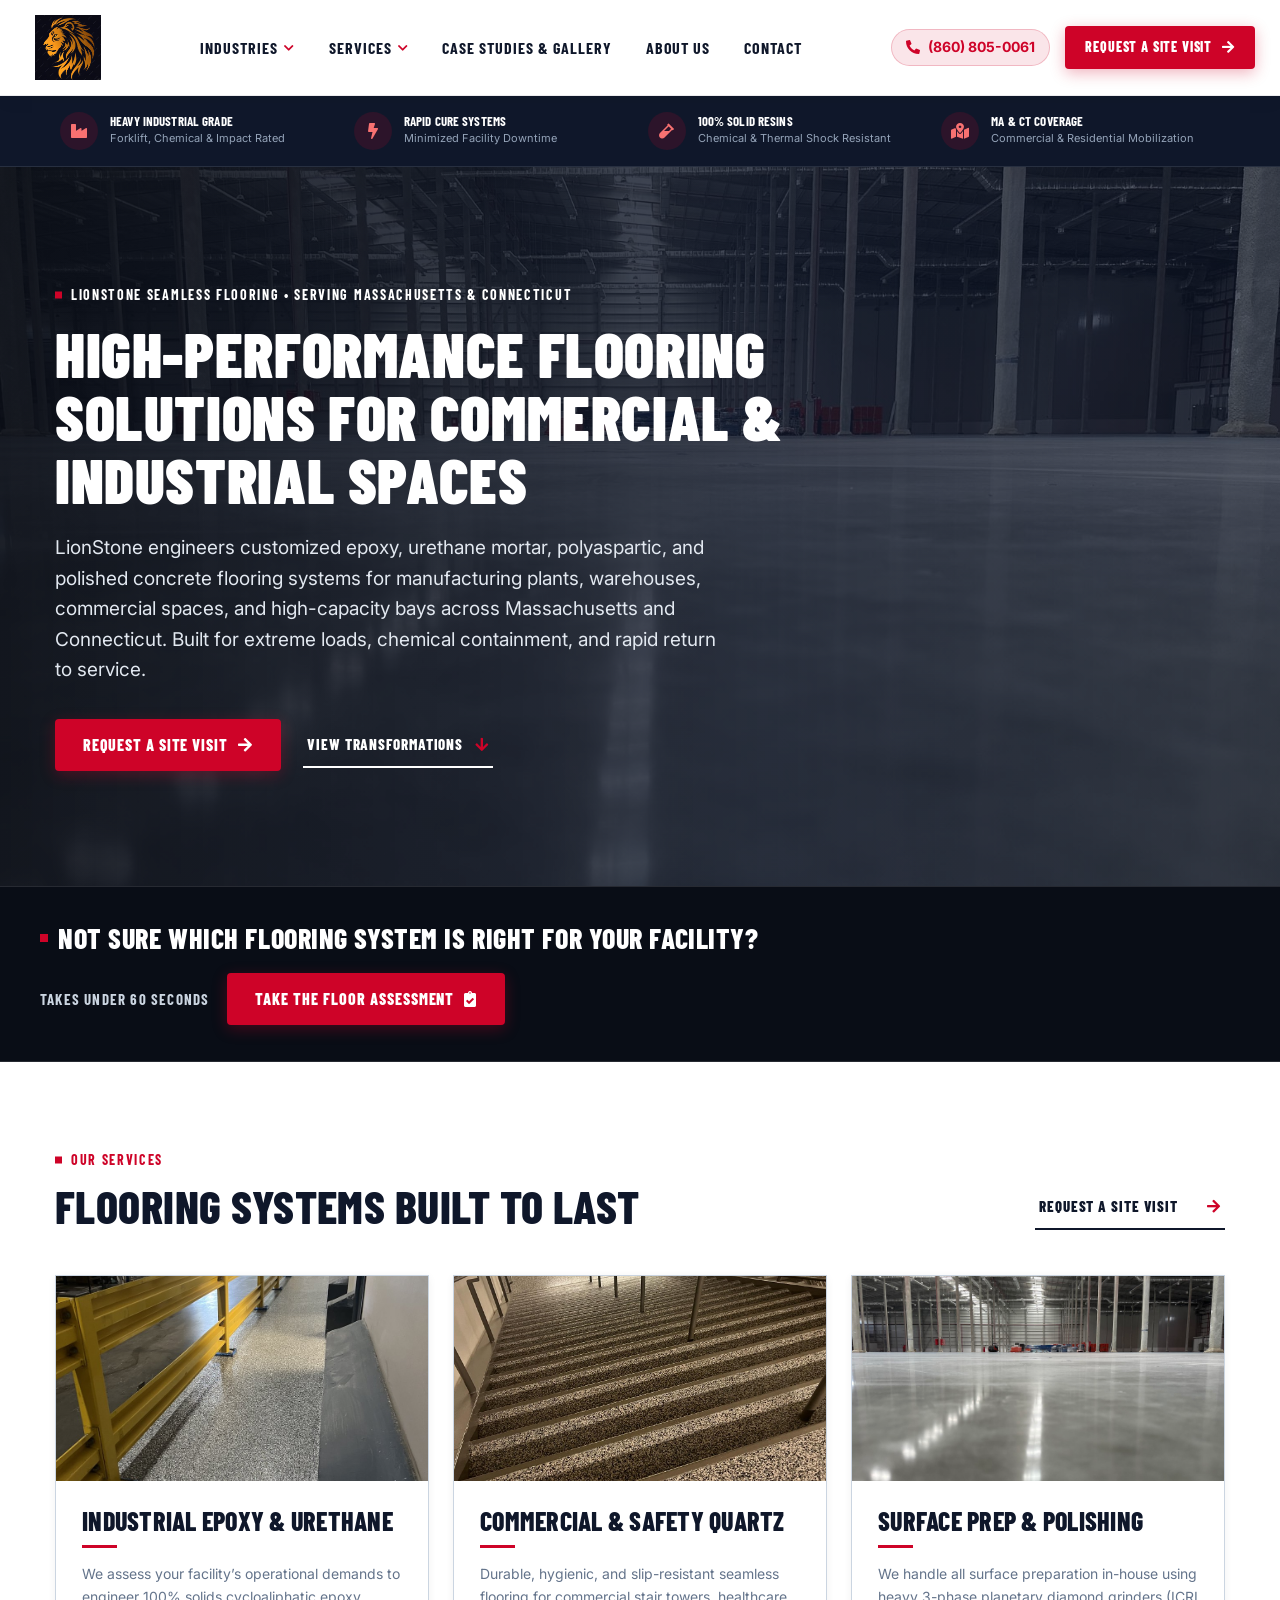
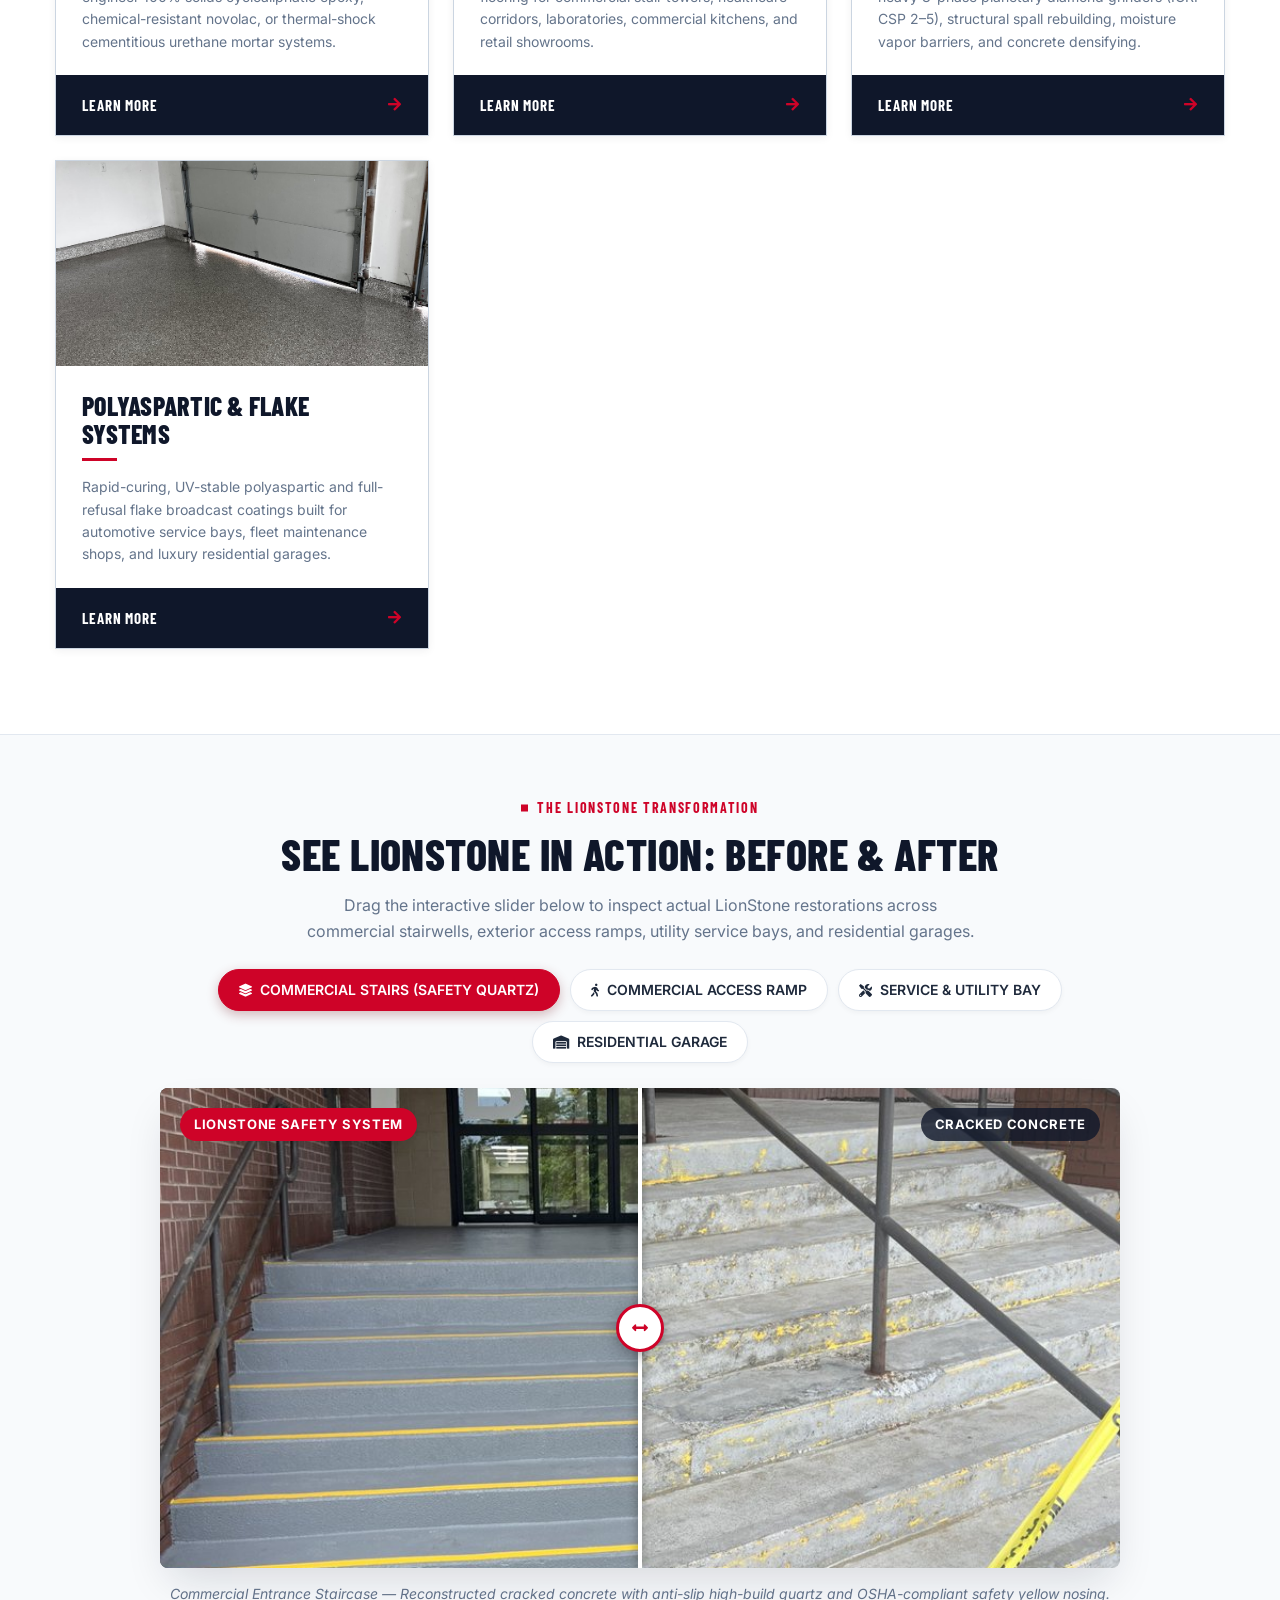
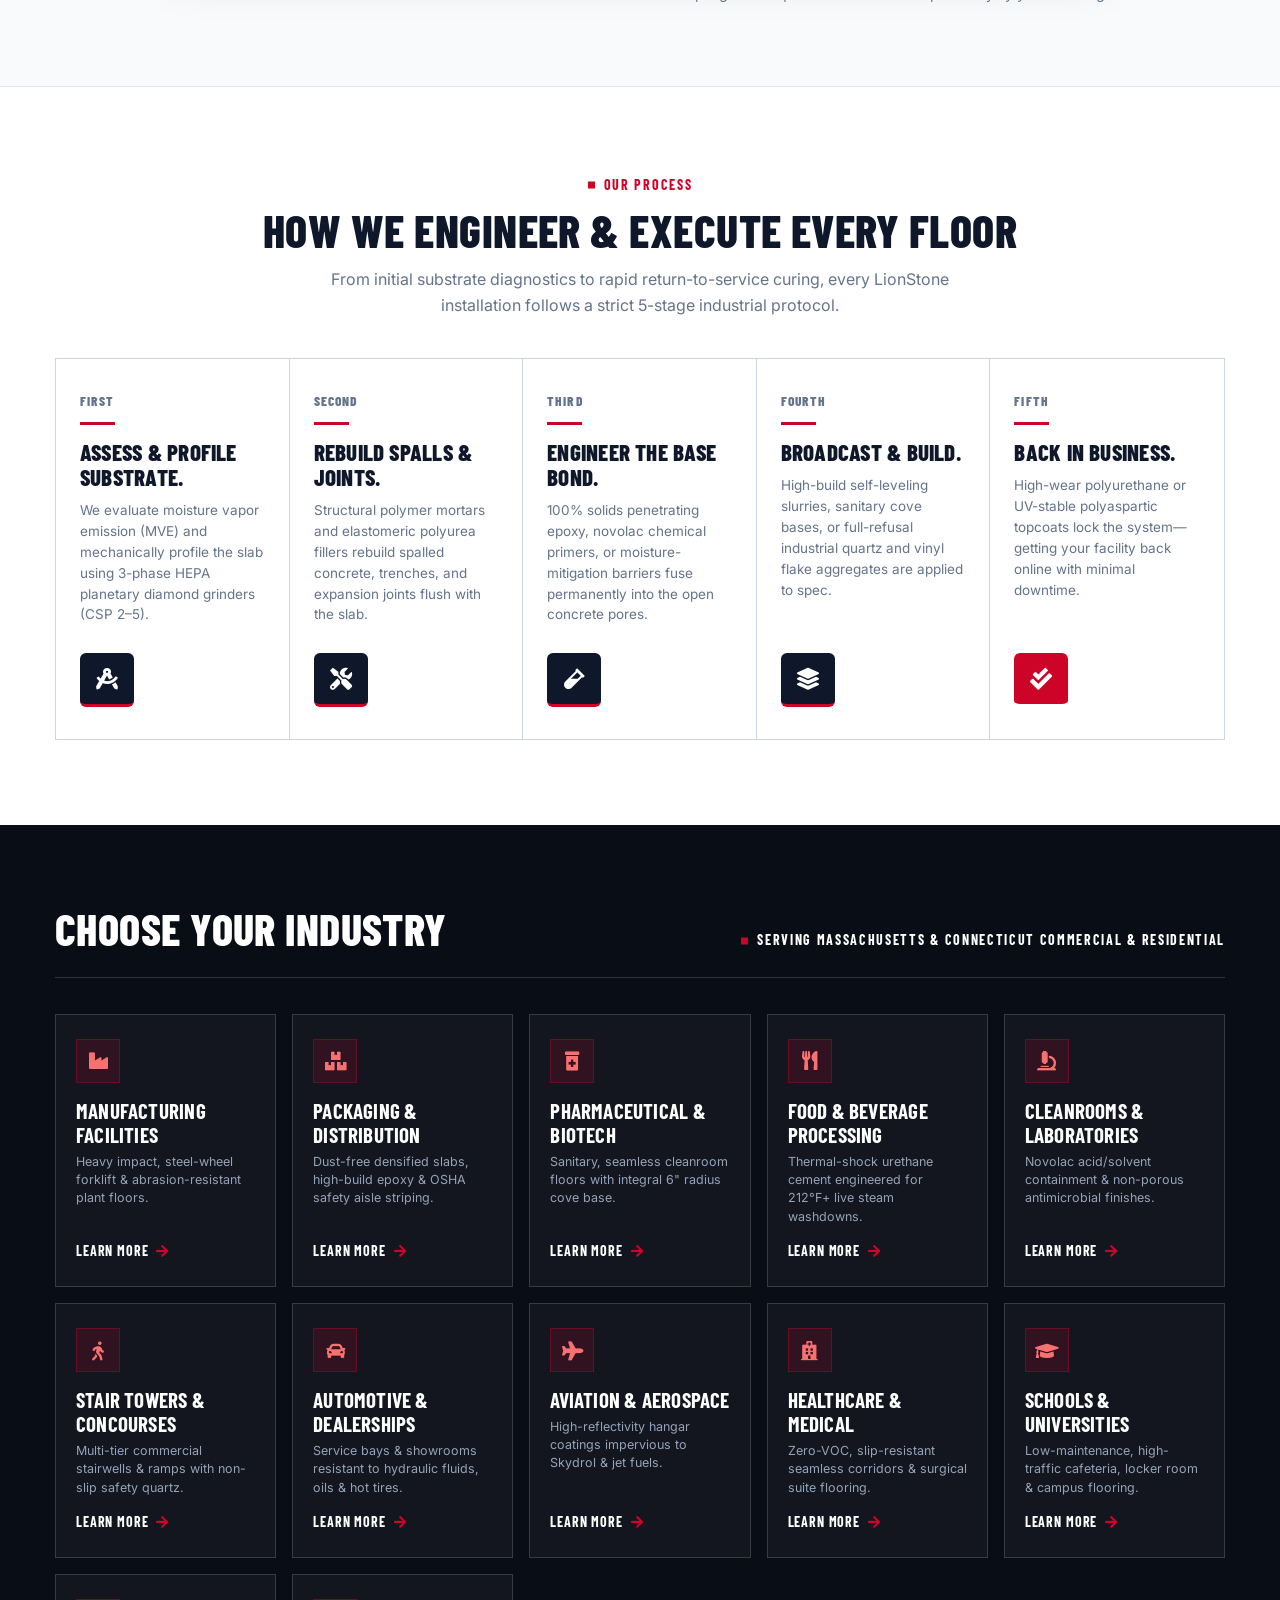
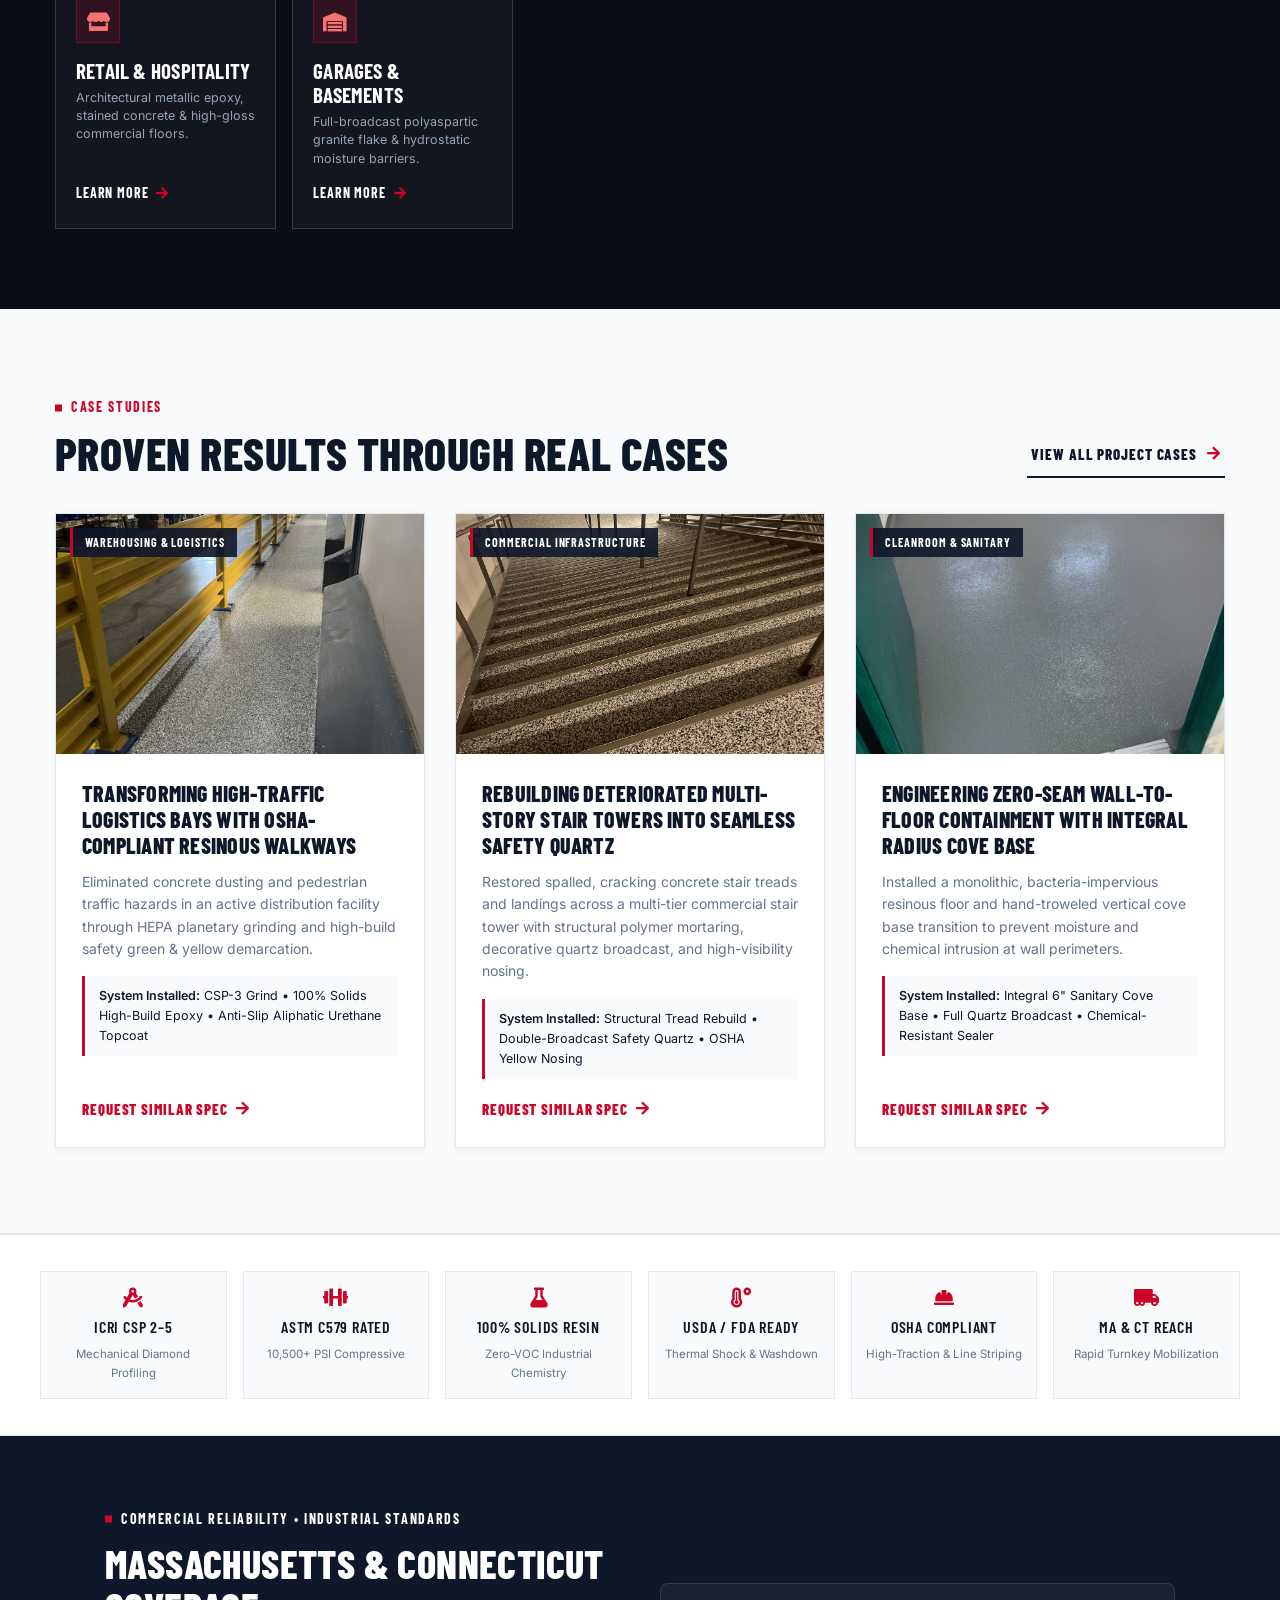
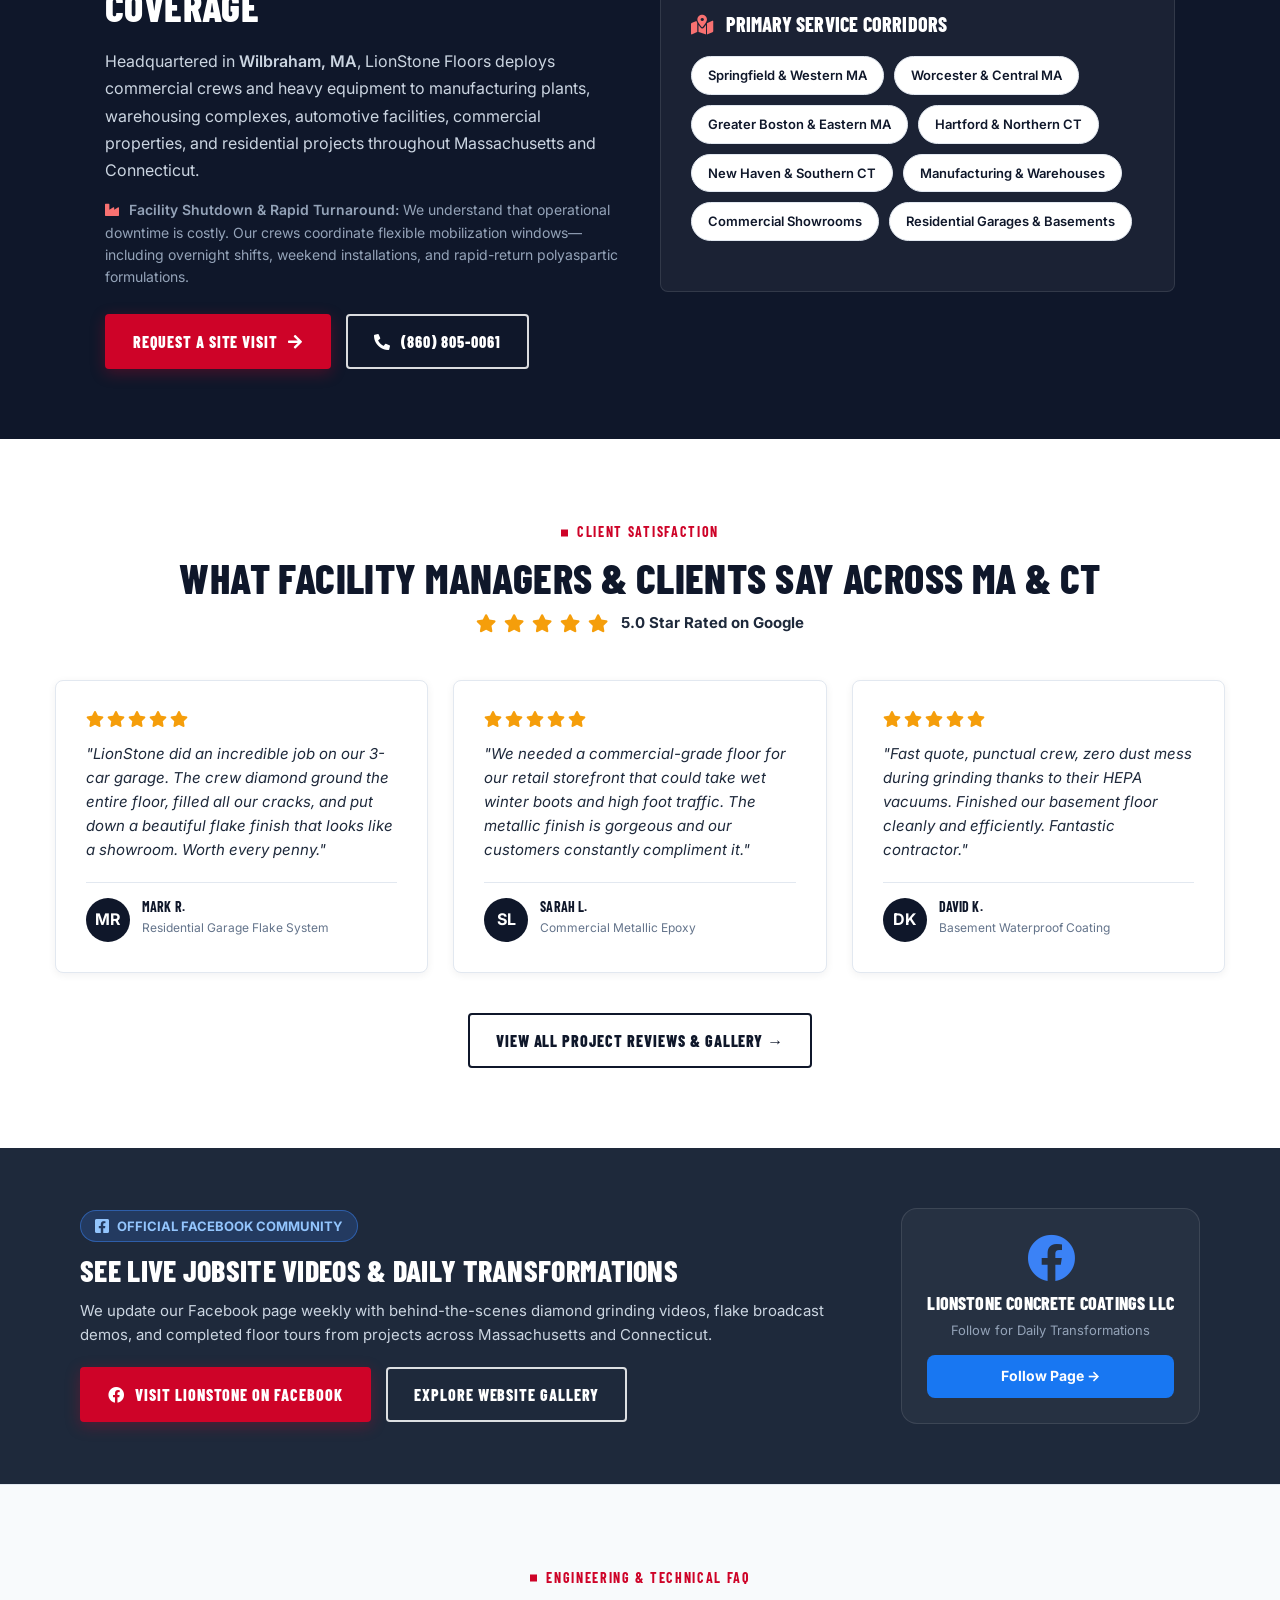
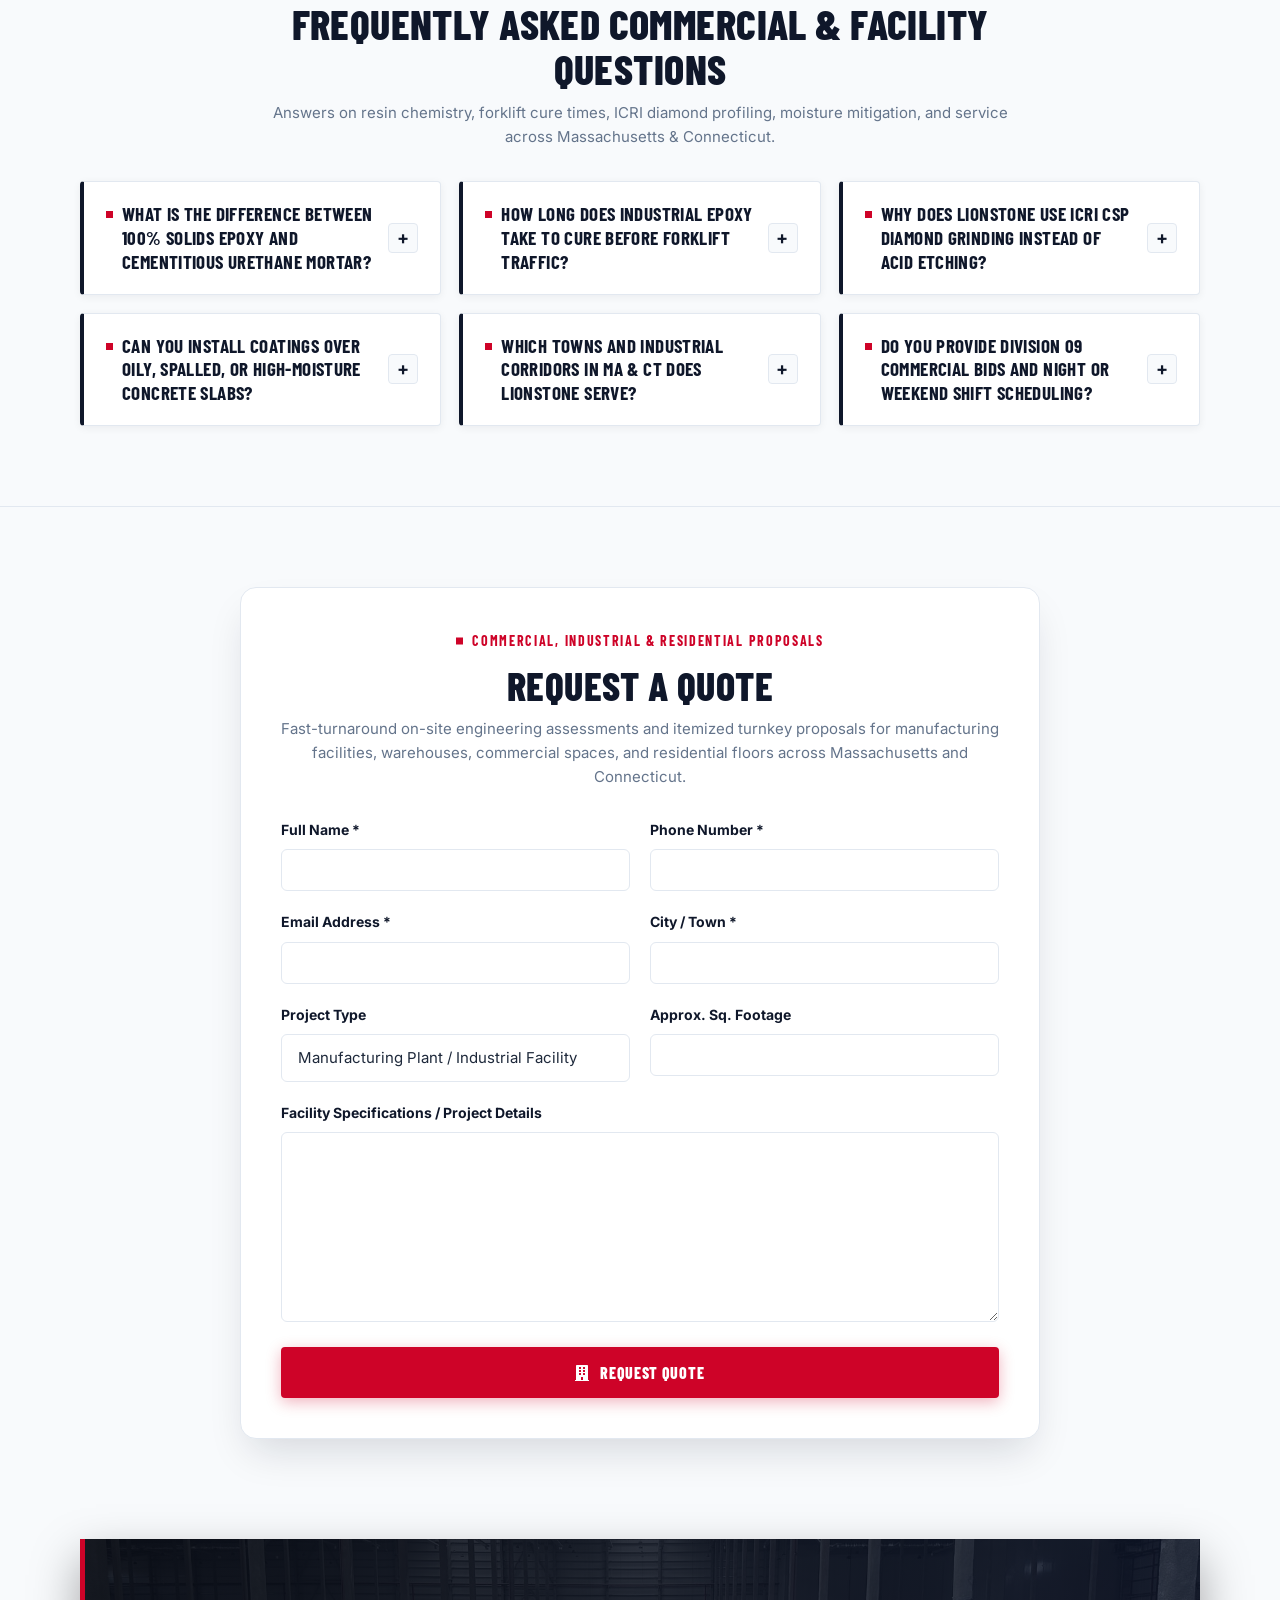
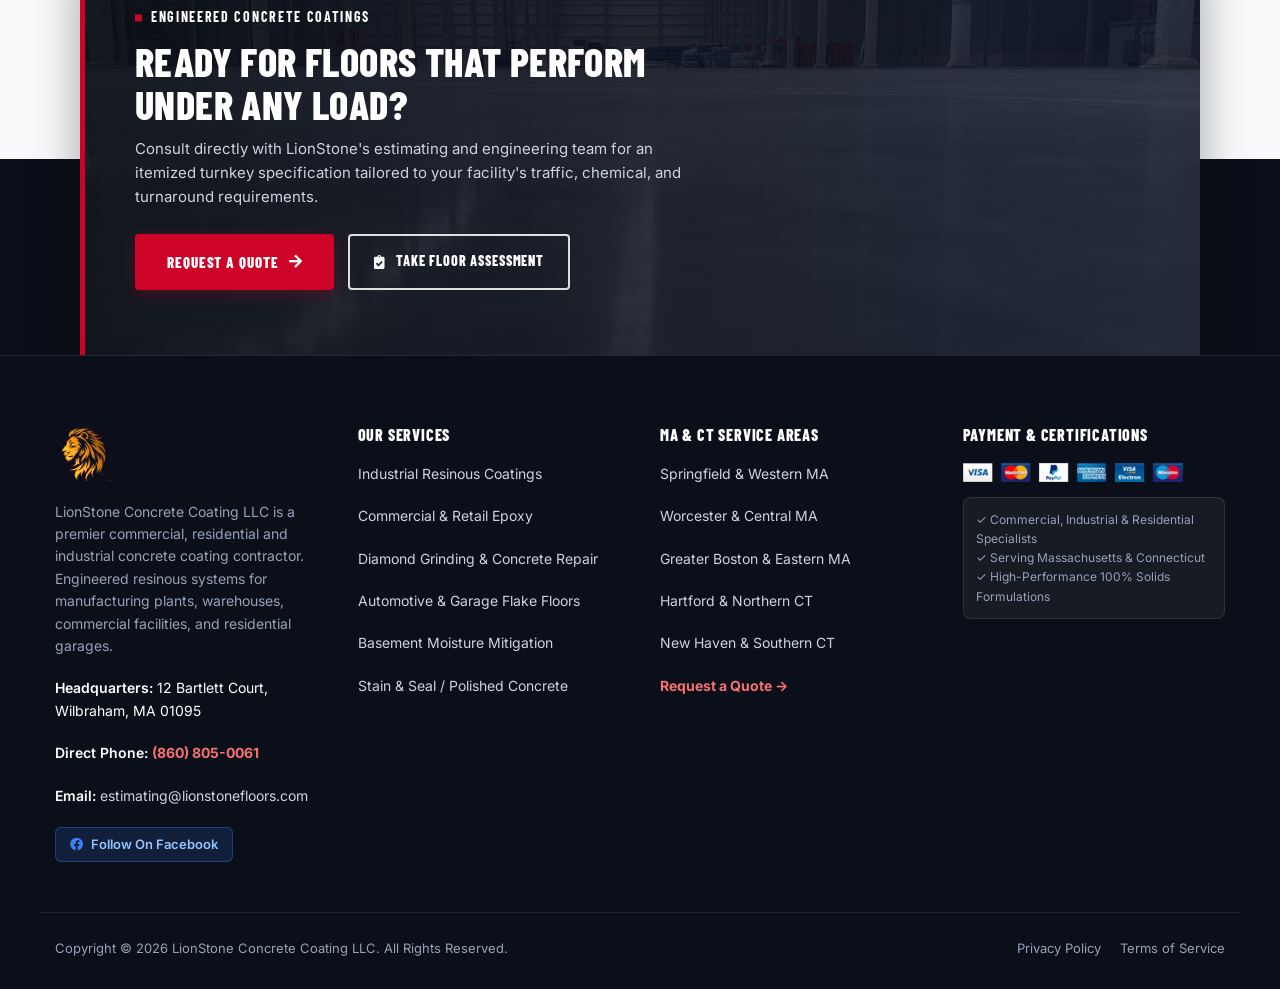
==== index.html @ 2f372e6b "Add 5 MA/CT regional SEO landing pages, Engineering FAQ + FAQPage schemas, Service/Local schemas, la" ====
<!DOCTYPE html>
<html lang="en-US" prefix="og: https://ogp.me/ns#">
<head>
    <meta charset="UTF-8">
    <meta name="viewport" content="width=device-width, initial-scale=1.0, maximum-scale=1.0, user-scalable=no">
    <title>LionStone Floors | Commercial, Industrial &amp; Residential Concrete Coatings in MA &amp; CT</title>
    <meta name="description" content="LionStone Floors is a premier commercial, industrial, and residential concrete coating contractor serving Massachusetts & Connecticut. Engineered resinous systems for manufacturing plants, warehouses, commercial facilities, and residential garages." />
    <meta name="robots" content="follow, index, max-snippet:-1, max-video-preview:-1, max-image-preview:large" />
    <link rel="canonical" href="./index.html" />
    <meta property="og:locale" content="en_US" />
    <meta property="og:type" content="website" />
    <meta property="og:title" content="LionStone Floors | Commercial, Industrial &amp; Residential Concrete Coatings in MA &amp; CT" />
    <meta property="og:description" content="Commercial, industrial, and residential concrete coating specialists serving Massachusetts & Connecticut. Engineered resinous flooring for manufacturing facilities, warehouses, commercial spaces, and high-performance garages." />
    <meta property="og:url" content="https://lionstonefloors.com/" />
    <meta property="og:site_name" content="LionStone Floors" />
    <meta name="twitter:card" content="summary_large_image" />

    <!-- Schema.org Local Business Structured Data -->
    <script type="application/ld+json">
    {
      "@context": "https://schema.org",
      "@type": "HomeAndConstructionBusiness",
      "name": "LionStone Concrete Coating LLC",
      "alternateName": "LionStone Floors",
      "url": "https://lionstonefloors.com/",
      "logo": "./assets/images/1776804454505_LionStone-Logo.jpg",
      "image": "./assets/images/Lionstone-Concrete-Coating-Epoxy-Flooring-new-england-7.jpg",
      "description": "Premier epoxy, polyaspartic, and resinous concrete coating specialist providing commercial, industrial, and residential service across Massachusetts and Connecticut.",
      "telephone": "+1-860-805-0061",
      "email": "estimating@lionstonefloors.com",
      "address": {
        "@type": "PostalAddress",
        "streetAddress": "12 Bartlett Court",
        "addressLocality": "Wilbraham",
        "addressRegion": "MA",
        "postalCode": "01095",
        "addressCountry": "US"
      },
      "geo": {
        "@type": "GeoCoordinates",
        "latitude": "42.1226",
        "longitude": "-72.4354"
      },
      "areaServed": [
        "Massachusetts",
        "Connecticut",
        "Wilbraham, MA",
        "Springfield, MA",
        "Worcester, MA",
        "Boston, MA",
        "Hartford, CT",
        "West Hartford, CT",
        "New Haven, CT"
      ],
      "priceRange": "$$",
      "openingHoursSpecification": [
        {
          "@type": "OpeningHoursSpecification",
          "dayOfWeek": ["Monday", "Tuesday", "Wednesday", "Thursday", "Friday", "Saturday"],
          "opens": "08:00",
          "closes": "18:00"
        }
      ]
    }
    </script>

    <!-- Structured Data: FAQPage -->
    <script type="application/ld+json">
{
  "@context": "https://schema.org",
  "@type": "FAQPage",
  "mainEntity": [
    {
      "@type": "Question",
      "name": "What is the difference between 100% solids epoxy and cementitious urethane mortar?",
      "acceptedAnswer": {
        "@type": "Answer",
        "text": "100% solids industrial epoxy is ideal for warehouses, manufacturing bays, and distribution hubs needing high compressive strength (10,500+ PSI) and abrasion resistance. Three-component cementitious urethane mortar (3/16\" to 3/8\") has a thermal expansion coefficient matched to concrete, withstanding 212\u00b0F+ live steam washdowns, freeze-thaw thermal shock, and organic food acids."
      }
    },
    {
      "@type": "Question",
      "name": "How long does industrial epoxy take to cure before forklift traffic?",
      "acceptedAnswer": {
        "@type": "Answer",
        "text": "Light foot traffic is typically permitted in 12 to 18 hours, with full mechanical forklift and steel-wheel loading returning in 24 to 48 hours depending on resin thickness and ambient slab temperatures. When minimal plant downtime is critical, fast-cure polyaspartic and urethane formulations accelerate return to service."
      }
    },
    {
      "@type": "Question",
      "name": "Why does LionStone use ICRI CSP diamond grinding instead of acid etching?",
      "acceptedAnswer": {
        "@type": "Answer",
        "text": "Acid etching leaves behind chemical salts that weaken adhesion and fails to remove surface laitance or old mastics. LionStone uses 3-phase planetary diamond grinders and shot blasters paired with HEPA dust extractors to mechanically profile concrete to ICRI CSP 2\u20135 standards, creating open concrete pores for permanent mechanical bonding."
      }
    },
    {
      "@type": "Question",
      "name": "Can you install coatings over oily, spalled, or high-moisture concrete slabs?",
      "acceptedAnswer": {
        "@type": "Answer",
        "text": "Yes. We perform ASTM calcium chloride and relative humidity moisture testing prior to coating, apply oil-stop or 25-lb hydrostatic moisture vapor barrier primers where needed, and rebuild spalled control joints, floor trenches, and damaged treads with structural polyurea and polymer mortar."
      }
    },
    {
      "@type": "Question",
      "name": "Which towns and industrial corridors in MA & CT does LionStone serve?",
      "acceptedAnswer": {
        "@type": "Answer",
        "text": "Headquartered at 12 Bartlett Court in Wilbraham, MA, we serve Springfield & Western MA, Hartford & Northern CT, Worcester & Central MA, Greater Boston & Eastern MA, and New Haven & Southern CT\u2014including Wilbraham, Springfield, Chicopee, Holyoke, Westfield, Hartford, Windsor, Enfield, Worcester, Framingham, Boston, Cambridge, Woburn, and New Haven."
      }
    },
    {
      "@type": "Question",
      "name": "Do you provide Division 09 commercial bids and night or weekend shift scheduling?",
      "acceptedAnswer": {
        "@type": "Answer",
        "text": "Yes. We provide itemized Division 09 proposals for General Contractors, plant engineers, and property managers, and regularly schedule overnight or weekend plant shutdown mobilizations across Massachusetts and Connecticut."
      }
    }
  ]
}
    </script>

    <!-- Stylesheets -->
    <link rel="stylesheet" href="./assets/css/61231a27586d20893b3de5b08d22e234.css" />
    <link rel="stylesheet" href="./assets/css/style.css" />
    <link rel="stylesheet" href="./assets/css/customstyle.css?v=6" />
    <link rel="stylesheet" href="https://cdnjs.cloudflare.com/ajax/libs/font-awesome/5.15.4/css/all.min.css" />
    
    <link rel="icon" href="./assets/images/1776804454505_LionStone-Logo-1.jpg" sizes="32x32" />

    <!-- Google tag (gtag.js) -->
    <script async src="https://www.googletagmanager.com/gtag/js?id=AW-17046742942"></script>
    <script>
      window.dataLayer = window.dataLayer || [];
      function gtag(){dataLayer.push(arguments);}
      gtag('js', new Date());

      gtag('config', 'AW-17046742942');
    </script>
</head>

<body class="home wrapper-custom">
<div class="website-wrapper">

    <!-- Site Header -->
    <header class="whb-header whb-header_149418 whb-sticky-real">
        <div class="whb-main-header">

            <!-- Main Header -->
            <div class="whb-row whb-general-header">
                <div class="container" style="display: flex; justify-content: space-between; align-items: center; padding: 15px 25px;">
                    <div class="site-logo">
                        <a href="./index.html">
                            <img src="./assets/images/1776804454505_LionStone-Logo.jpg" alt="LionStone Concrete Coatings Logo" style="max-height: 65px; object-fit: contain;" />
                        </a>
                    </div>

                    <nav class="main-nav-desktop" style="display: flex; align-items: center; gap: 26px;">
                        <button type="button" class="ls-nav-link" data-ls-menu="industries">
                            Industries <i class="fas fa-chevron-down"></i>
                        </button>
                        <button type="button" class="ls-nav-link" data-ls-menu="services">
                            Services <i class="fas fa-chevron-down"></i>
                        </button>
                        <a href="./reviews.html" class="ls-nav-link">Case Studies &amp; Gallery</a>
                        <a href="./about-us.html" class="ls-nav-link">About Us</a>
                        <a href="./contact.html" class="ls-nav-link">Contact</a>
                    </nav>

                    <div style="display: flex; align-items: center; gap: 15px;">
                        <a href="tel:8608050061" class="header-phone-badge">
                            <i class="fas fa-phone-alt"></i> (860) 805-0061
                        </a>
                        <a href="./contact.html" class="btn-ls-primary" style="padding: 10px 20px !important; font-size: 14px !important;">
                            Request a Site Visit <i class="fas fa-arrow-right"></i>
                        </a>
                    </div>
                </div>

                <!-- Mega Menu: Industries -->
                <div class="ls-mega-menu" data-ls-menu-panel="industries">
                    <div class="ls-mega-header">
                        <h6><span class="ls-eyebrow ls-eyebrow-light" style="margin: 0;">SERVING MASSACHUSETTS &amp; CONNECTICUT COMMERCIAL &amp; RESIDENTIAL</span></h6>
                        <button type="button" class="ls-mega-close" data-ls-close-menu aria-label="Close Menu"><i class="fas fa-times"></i></button>
                    </div>
                    <div class="ls-mega-grid">
                        <div class="ls-mega-col">
                            <h5>Heavy Industrial &amp; Production</h5>
                            <ul class="ls-mega-list">
                                <li><a href="./services.html#industrial-flooring">Industrial &amp; Manufacturing Plants</a></li>
                                <li><a href="./services.html#industrial-flooring">Warehousing &amp; Logistics Hubs</a></li>
                                <li><a href="./services.html#industrial-flooring">Packaging &amp; Distribution Centers</a></li>
                                <li><a href="./services.html#industrial-flooring">Machine Shops &amp; Assembly Lines</a></li>
                            </ul>
                        </div>
                        <div class="ls-mega-col">
                            <h5>Hygienic, Lab &amp; Food Processing</h5>
                            <ul class="ls-mega-list">
                                <li><a href="./services.html#commercial-specialty">Food &amp; Beverage Processing (USDA)</a></li>
                                <li><a href="./services.html#commercial-specialty">Pharmaceutical &amp; Biotech Labs</a></li>
                                <li><a href="./services.html#commercial-specialty">Cleanrooms &amp; Semiconductor Spaces</a></li>
                                <li><a href="./services.html#commercial-specialty">Commercial Kitchens &amp; Breweries</a></li>
                            </ul>
                        </div>
                        <div class="ls-mega-col">
                            <h5>Commercial &amp; Institutional</h5>
                            <ul class="ls-mega-list">
                                <li><a href="./services.html#commercial-retail">Multi-Story Stair Towers &amp; Ramps</a></li>
                                <li><a href="./services.html#commercial-retail">Healthcare &amp; Medical Corridors</a></li>
                                <li><a href="./services.html#commercial-retail">Retail Storefronts &amp; Showrooms</a></li>
                                <li><a href="./services.html#commercial-retail">Schools, Universities &amp; Municipal</a></li>
                            </ul>
                        </div>
                        <div class="ls-mega-col">
                            <h5>Automotive &amp; Specialty</h5>
                            <ul class="ls-mega-list">
                                <li><a href="./services.html#residential-garage">Automotive &amp; Fleet Service Bays</a></li>
                                <li><a href="./services.html#residential-garage">Aviation &amp; Aerospace Hangars</a></li>
                                <li><a href="./services.html#residential-garage">Residential Garages &amp; Workshops</a></li>
                                <li><a href="./services.html#concrete-coatings">Basement Moisture Mitigation</a></li>
                            </ul>
                        </div>
                    </div>
                </div>

                <!-- Mega Menu: Services -->
                <div class="ls-mega-menu" data-ls-menu-panel="services">
                    <div class="ls-mega-header">
                        <h6><span class="ls-eyebrow ls-eyebrow-light" style="margin: 0;">Engineered Seamless Flooring Systems</span></h6>
                        <button type="button" class="ls-mega-close" data-ls-close-menu aria-label="Close Menu"><i class="fas fa-times"></i></button>
                    </div>
                    <div class="ls-mega-grid">
                        <div class="ls-mega-col">
                            <h5>Resinous &amp; Industrial Systems</h5>
                            <ul class="ls-mega-list">
                                <li><a href="./services.html#industrial-flooring">100% Solids Epoxy Flooring</a></li>
                                <li><a href="./services.html#system-spec-finder">Urethane Cement (Thermal Shock)</a></li>
                                <li><a href="./services.html#system-spec-finder">Novolac Chemical-Resistant Epoxy</a></li>
                                <li><a href="./services.html#residential-garage">Polyaspartic &amp; Rapid-Cure Coatings</a></li>
                            </ul>
                        </div>
                        <div class="ls-mega-col">
                            <h5>Concrete Prep &amp; Restoration</h5>
                            <ul class="ls-mega-list">
                                <li><a href="./services.html#stain-seal-concrete">Planetary Diamond Grinding (CSP 2–5)</a></li>
                                <li><a href="./services.html#concrete-coatings">Moisture Vapor Mitigation Barriers</a></li>
                                <li><a href="./services.html#stain-seal-concrete">Spall, Trench &amp; Joint Remediation</a></li>
                                <li><a href="./services.html#stain-seal-concrete">Polished, Stained &amp; Densified Concrete</a></li>
                            </ul>
                        </div>
                        <div class="ls-mega-col">
                            <h5>Safety &amp; Architectural</h5>
                            <ul class="ls-mega-list">
                                <li><a href="./services.html#commercial-retail">High-Traction Quartz Broadcast</a></li>
                                <li><a href="./services.html#industrial-flooring">OSHA Safety Walkways &amp; Line Striping</a></li>
                                <li><a href="./services.html#commercial-specialty">Integral Sanitary Cove Base Systems</a></li>
                                <li><a href="./services.html#commercial-retail">Designer Metallic &amp; Flake Finishes</a></li>
                            </ul>
                        </div>
                        <div class="ls-mega-col">
                            <h5>Interactive Engineering Tools</h5>
                            <ul class="ls-mega-list">
                                <li><a href="./services.html#system-spec-finder">Interactive System Spec Finder</a></li>
                                <li><a href="#" data-open-floor-quiz>60-Second Floor Assessment Quiz</a></li>
                                <li><a href="./services.html#lionstone-swatch-container">Color Flake &amp; Finish Visualizer</a></li>
                                <li><a href="./contact.html">Request On-Site Facility Evaluation</a></li>
                            </ul>
                        </div>
                    </div>
                </div>
            </div>
        </div>
    </header>

    <!-- Trust Strip -->
    <section class="lionstone-trust-strip">
        <div class="trust-badges-grid">
            <div class="trust-badge-item">
                <div class="trust-badge-icon"><i class="fas fa-industry"></i></div>
                <div class="trust-badge-text">
                    <h5>Heavy Industrial Grade</h5>
                    <p>Forklift, Chemical & Impact Rated</p>
                </div>
            </div>
            <div class="trust-badge-item">
                <div class="trust-badge-icon"><i class="fas fa-bolt"></i></div>
                <div class="trust-badge-text">
                    <h5>Rapid Cure Systems</h5>
                    <p>Minimized Facility Downtime</p>
                </div>
            </div>
            <div class="trust-badge-item">
                <div class="trust-badge-icon"><i class="fas fa-vial"></i></div>
                <div class="trust-badge-text">
                    <h5>100% Solid Resins</h5>
                    <p>Chemical & Thermal Shock Resistant</p>
                </div>
            </div>
            <div class="trust-badge-item">
                <div class="trust-badge-icon"><i class="fas fa-map-marked-alt"></i></div>
                <div class="trust-badge-text">
                    <h5>MA &amp; CT Coverage</h5>
                    <p>Commercial &amp; Residential Mobilization</p>
                </div>
            </div>
        </div>
    </section>

    <!-- Hero Section -->
    <section class="hero-section" style="position: relative; background: linear-gradient(90deg, rgba(9, 13, 22, 0.92) 0%, rgba(15, 23, 42, 0.78) 60%, rgba(15, 23, 42, 0.68) 100%), url('./assets/images/Lionstone-Concrete-Coating-Epoxy-Flooring-new-england-3.jpg') center/cover no-repeat; padding: 115px 25px; color: #ffffff;">
        <div class="container" style="max-width: 1200px; margin: 0 auto;">
            <div style="max-width: 760px;">
                <span class="ls-eyebrow ls-eyebrow-light">LionStone Seamless Flooring • Serving Massachusetts &amp; Connecticut</span>
                <h1 style="font-size: 62px; line-height: 1.02; font-weight: 900; color: #FFFFFF; margin: 10px 0 22px 0; text-transform: uppercase;">
                    High-Performance Flooring Solutions for Commercial &amp; Industrial Spaces
                </h1>
                <p style="font-size: 19px; line-height: 1.6; color: #E2E8F0; max-width: 680px; margin: 0 0 34px 0; font-weight: 400;">
                    LionStone engineers customized epoxy, urethane mortar, polyaspartic, and polished concrete flooring systems for manufacturing plants, warehouses, commercial spaces, and high-capacity bays across Massachusetts and Connecticut. Built for extreme loads, chemical containment, and rapid return to service.
                </p>
                <div style="display: flex; align-items: center; gap: 22px; flex-wrap: wrap;">
                    <a href="./contact.html" class="btn-ls-primary">
                        Request a Site Visit <i class="fas fa-arrow-right"></i>
                    </a>
                    <a href="#transformation-showcase" class="btn-ls-underline btn-ls-underline-light">
                        <span>View Transformations</span> <i class="fas fa-arrow-down"></i>
                    </a>
                </div>
            </div>
        </div>
    </section>

    <!-- "Not Sure Which Floor Is Right For You?" Assessment Banner -->
    <section class="ls-assessment-bar">
        <div class="ls-assessment-bar-inner">
            <h3>Not Sure Which Flooring System Is Right for Your Facility?</h3>
            <div class="ls-assessment-cta-group">
                <span class="ls-time-tag">Takes Under 60 Seconds</span>
                <a href="#" data-open-floor-quiz class="btn-ls-primary">
                    Take the Floor Assessment <i class="fas fa-clipboard-check"></i>
                </a>
            </div>
        </div>
    </section>

    <!-- Core Services Showcase (Architectural Card System) -->
    <section id="services-overview" style="padding: 85px 20px; background: #FFFFFF;">
        <div class="container" style="max-width: 1200px; margin: 0 auto;">
            <div style="display: flex; justify-content: space-between; align-items: flex-end; flex-wrap: wrap; gap: 20px; margin-bottom: 45px;">
                <div>
                    <span class="ls-eyebrow">Our Services</span>
                    <h2 style="font-size: 46px; margin: 4px 0 0 0;">Flooring Systems Built to Last</h2>
                </div>
                <div>
                    <a href="./contact.html" class="btn-ls-underline">
                        <span>Request a Site Visit</span> <i class="fas fa-arrow-right"></i>
                    </a>
                </div>
            </div>

            <div class="ls-arch-services-grid">
                <!-- Card 1: Industrial Resinous & Urethane -->
                <div class="ls-arch-service-card">
                    <div>
                        <div class="ls-arch-card-img">
                            <img loading="lazy" decoding="async" src="./assets/images/projects/warehouse-safety-walkway.jpg" alt="Industrial Manufacturing Flooring Systems" />
                        </div>
                        <div class="ls-arch-card-content">
                            <h3>Industrial Epoxy &amp; Urethane</h3>
                            <hr class="ls-accent-hr" />
                            <p>
                                We assess your facility’s operational demands to engineer 100% solids cycloaliphatic epoxy, chemical-resistant novolac, or thermal-shock cementitious urethane mortar systems.
                            </p>
                        </div>
                    </div>
                    <a href="./services.html#industrial-flooring" class="ls-arch-card-footer">
                        <span>Learn More</span> <i class="fas fa-arrow-right"></i>
                    </a>
                </div>

                <!-- Card 2: Commercial & Multi-Story Safety -->
                <div class="ls-arch-service-card">
                    <div>
                        <div class="ls-arch-card-img">
                            <img loading="lazy" decoding="async" src="./assets/images/projects/commercial-stair-tower.jpg" alt="Commercial Retail and Stair Tower Flooring" />
                        </div>
                        <div class="ls-arch-card-content">
                            <h3>Commercial &amp; Safety Quartz</h3>
                            <hr class="ls-accent-hr" />
                            <p>
                                Durable, hygienic, and slip-resistant seamless flooring for commercial stair towers, healthcare corridors, laboratories, commercial kitchens, and retail showrooms.
                            </p>
                        </div>
                    </div>
                    <a href="./services.html#commercial-retail" class="ls-arch-card-footer">
                        <span>Learn More</span> <i class="fas fa-arrow-right"></i>
                    </a>
                </div>

                <!-- Card 3: Concrete Surface Prep & Grinding -->
                <div class="ls-arch-service-card">
                    <div>
                        <div class="ls-arch-card-img">
                            <img loading="lazy" decoding="async" src="./assets/images/Lionstone-Concrete-Coating-Epoxy-Flooring-new-england-3.jpg" alt="Planetary Diamond Ground and Polished Industrial Concrete Floor" />
                        </div>
                        <div class="ls-arch-card-content">
                            <h3>Surface Prep &amp; Polishing</h3>
                            <hr class="ls-accent-hr" />
                            <p>
                                We handle all surface preparation in-house using heavy 3-phase planetary diamond grinders (ICRI CSP 2–5), structural spall rebuilding, moisture vapor barriers, and concrete densifying.
                            </p>
                        </div>
                    </div>
                    <a href="./services.html#stain-seal-concrete" class="ls-arch-card-footer">
                        <span>Learn More</span> <i class="fas fa-arrow-right"></i>
                    </a>
                </div>

                <!-- Card 4: Polyaspartic Bays & Garages -->
                <div class="ls-arch-service-card">
                    <div>
                        <div class="ls-arch-card-img">
                            <img loading="lazy" decoding="async" src="./assets/images/projects/wilbraham-stemwall-garage.jpg" alt="High-Performance Polyaspartic Flake Flooring" />
                        </div>
                        <div class="ls-arch-card-content">
                            <h3>Polyaspartic &amp; Flake Systems</h3>
                            <hr class="ls-accent-hr" />
                            <p>
                                Rapid-curing, UV-stable polyaspartic and full-refusal flake broadcast coatings built for automotive service bays, fleet maintenance shops, and luxury residential garages.
                            </p>
                        </div>
                    </div>
                    <a href="./services.html#residential-garage" class="ls-arch-card-footer">
                        <span>Learn More</span> <i class="fas fa-arrow-right"></i>
                    </a>
                </div>
            </div>
        </div>
    </section>

    <!-- Interactive Before / After Section -->
    <section id="transformation-showcase" class="lionstone-before-after-section" style="border-top: 1px solid var(--ls-border); border-bottom: 1px solid var(--ls-border);">
        <div class="container" style="max-width: 1100px; margin: 0 auto; padding: 0 20px; text-align: center;">
            <span class="ls-eyebrow">The LionStone Transformation</span>
            <h2 style="font-size: 44px; margin: 6px 0 15px 0;">See LionStone in Action: Before &amp; After</h2>
            <p style="color: var(--ls-text-muted); max-width: 680px; margin: 0 auto 25px auto;">
                Drag the interactive slider below to inspect actual LionStone restorations across commercial stairwells, exterior access ramps, utility service bays, and residential garages.
            </p>

            <!-- Project Selector Tabs -->
            <div class="before-after-tabs">
                <button type="button" class="ba-tab-btn active" data-before="./assets/images/projects/stairs-before.jpg" data-after="./assets/images/projects/stairs-after.jpg" data-before-label="Cracked Concrete" data-after-label="LionStone Safety System" data-caption="Commercial Entrance Staircase — Reconstructed cracked concrete with anti-slip high-build quartz and OSHA-compliant safety yellow nosing.">
                    <i class="fas fa-layer-group"></i> Commercial Stairs (Safety Quartz)
                </button>
                <button type="button" class="ba-tab-btn" data-before="./assets/images/projects/ramp-before.jpg" data-after="./assets/images/projects/ramp-after.jpg" data-before-label="Spalled Concrete" data-after-label="Non-Slip Resinous" data-caption="Exterior Commercial Entrance Ramp — Restored spalled, pitting concrete into an architectural, non-slip textured finish built for extreme freeze-thaw cycles.">
                    <i class="fas fa-walking"></i> Commercial Access Ramp
                </button>
                <button type="button" class="ba-tab-btn" data-before="./assets/images/projects/garage-split-before.jpg" data-after="./assets/images/projects/garage-split-after.jpg" data-before-label="Worn & Stained Slab" data-after-label="Full-Broadcast Flake" data-caption="Service & Utility Bay — Mechanical diamond grinding and crack remediation followed by a seamless, chemical-resistant polyaspartic flake broadcast.">
                    <i class="fas fa-tools"></i> Service & Utility Bay
                </button>
                <button type="button" class="ba-tab-btn" data-before="./assets/images/projects/garage-prep-before.jpg" data-after="./assets/images/projects/garage-cure-after.jpg" data-before-label="Diamond Ground Slab" data-after-label="Cured Granite Flake" data-caption="High-End Residential Garage — Industrial planetary diamond grind followed by 100% solids epoxy basecoat and UV-stable polyaspartic clear topcoat.">
                    <i class="fas fa-warehouse"></i> Residential Garage
                </button>
            </div>

            <div class="lionstone-before-after-container" id="main-ba-slider">
                <!-- Before Image (Base) -->
                <img loading="lazy" decoding="async" id="ba-img-before" src="./assets/images/projects/stairs-before.jpg" alt="Untreated Concrete Before LionStone" />
                <span id="ba-badge-before" class="slider-badge slider-badge-before">Cracked Concrete</span>

                <!-- After Image (Revealed on Drag) -->
                <div class="after-image-wrapper">
                    <img loading="lazy" decoding="async" id="ba-img-after" src="./assets/images/projects/stairs-after.jpg" alt="LionStone Coating After Transformation" />
                    <span id="ba-badge-after" class="slider-badge slider-badge-after">LionStone Safety System</span>
                </div>

                <!-- Draggable Handle -->
                <div class="slider-handle">
                    <div class="slider-handle-button">
                        <i class="fas fa-arrows-alt-h"></i>
                    </div>
                </div>
            </div>

            <p id="ba-caption-text" style="font-size: 14px; color: var(--ls-text-muted); margin-top: 15px; font-style: italic;">
                Commercial Entrance Staircase — Reconstructed cracked concrete with anti-slip high-build quartz and OSHA-compliant safety yellow nosing.
            </p>
        </div>
    </section>

    <!-- Our Process ("HOW WE CAN HELP" Architectural Blueprint Grid) -->
    <section id="our-process" style="padding: 85px 20px; background: #FFFFFF;">
        <div class="container" style="max-width: 1200px; margin: 0 auto;">
            <div style="text-align: center;">
                <span class="ls-eyebrow">Our Process</span>
                <h2 style="font-size: 46px; margin: 4px 0 12px 0;">How We Engineer &amp; Execute Every Floor</h2>
                <p style="color: var(--ls-text-muted); max-width: 660px; margin: 0 auto;">
                    From initial substrate diagnostics to rapid return-to-service curing, every LionStone installation follows a strict 5-stage industrial protocol.
                </p>
            </div>

            <div class="ls-process-blueprint-grid">
                <div class="ls-process-card">
                    <div>
                        <p class="ls-process-step-label">First</p>
                        <hr class="ls-accent-hr" />
                        <h4>Assess &amp; Profile Substrate.</h4>
                        <p>We evaluate moisture vapor emission (MVE) and mechanically profile the slab using 3-phase HEPA planetary diamond grinders (CSP 2–5).</p>
                    </div>
                    <div class="ls-process-icon-box"><i class="fas fa-drafting-compass"></i></div>
                </div>

                <div class="ls-process-card">
                    <div>
                        <p class="ls-process-step-label">Second</p>
                        <hr class="ls-accent-hr" />
                        <h4>Rebuild Spalls &amp; Joints.</h4>
                        <p>Structural polymer mortars and elastomeric polyurea fillers rebuild spalled concrete, trenches, and expansion joints flush with the slab.</p>
                    </div>
                    <div class="ls-process-icon-box"><i class="fas fa-tools"></i></div>
                </div>

                <div class="ls-process-card">
                    <div>
                        <p class="ls-process-step-label">Third</p>
                        <hr class="ls-accent-hr" />
                        <h4>Engineer the Base Bond.</h4>
                        <p>100% solids penetrating epoxy, novolac chemical primers, or moisture-mitigation barriers fuse permanently into the open concrete pores.</p>
                    </div>
                    <div class="ls-process-icon-box"><i class="fas fa-vial"></i></div>
                </div>

                <div class="ls-process-card">
                    <div>
                        <p class="ls-process-step-label">Fourth</p>
                        <hr class="ls-accent-hr" />
                        <h4>Broadcast &amp; Build.</h4>
                        <p>High-build self-leveling slurries, sanitary cove bases, or full-refusal industrial quartz and vinyl flake aggregates are applied to spec.</p>
                    </div>
                    <div class="ls-process-icon-box"><i class="fas fa-layer-group"></i></div>
                </div>

                <div class="ls-process-card">
                    <div>
                        <p class="ls-process-step-label">Fifth</p>
                        <hr class="ls-accent-hr" />
                        <h4>Back in Business.</h4>
                        <p>High-wear polyurethane or UV-stable polyaspartic topcoats lock the system—getting your facility back online with minimal downtime.</p>
                    </div>
                    <div class="ls-process-icon-box" style="background: var(--ls-accent); border-bottom-color: #FFFFFF;"><i class="fas fa-check-double"></i></div>
                </div>
            </div>
        </div>
    </section>

    <!-- Choose Your Industry (Dark Architectural Verticals Grid) -->
    <section id="choose-your-industry" class="ls-industry-section">
        <div class="container" style="max-width: 1200px; margin: 0 auto;">
            <div class="ls-industry-header-row">
                <div>
                    <h2 style="font-size: 44px; color: #FFFFFF; margin: 0;">Choose Your Industry</h2>
                </div>
                <div>
                    <span class="ls-eyebrow ls-eyebrow-light" style="margin: 0;">SERVING MASSACHUSETTS &amp; CONNECTICUT COMMERCIAL &amp; RESIDENTIAL</span>
                </div>
            </div>

            <div class="ls-industry-grid">
                <a href="./services.html#industrial-flooring" class="ls-industry-card">
                    <div>
                        <div class="ls-industry-card-icon"><i class="fas fa-industry"></i></div>
                        <h5>Manufacturing Facilities</h5>
                        <p>Heavy impact, steel-wheel forklift &amp; abrasion-resistant plant floors.</p>
                    </div>
                    <span class="ls-ind-link">Learn More <i class="fas fa-arrow-right"></i></span>
                </a>

                <a href="./services.html#industrial-flooring" class="ls-industry-card">
                    <div>
                        <div class="ls-industry-card-icon"><i class="fas fa-boxes"></i></div>
                        <h5>Packaging &amp; Distribution</h5>
                        <p>Dust-free densified slabs, high-build epoxy &amp; OSHA safety aisle striping.</p>
                    </div>
                    <span class="ls-ind-link">Learn More <i class="fas fa-arrow-right"></i></span>
                </a>

                <a href="./services.html#commercial-specialty" class="ls-industry-card">
                    <div>
                        <div class="ls-industry-card-icon"><i class="fas fa-prescription-bottle-alt"></i></div>
                        <h5>Pharmaceutical &amp; Biotech</h5>
                        <p>Sanitary, seamless cleanroom floors with integral 6&quot; radius cove base.</p>
                    </div>
                    <span class="ls-ind-link">Learn More <i class="fas fa-arrow-right"></i></span>
                </a>

                <a href="./services.html#commercial-specialty" class="ls-industry-card">
                    <div>
                        <div class="ls-industry-card-icon"><i class="fas fa-utensils"></i></div>
                        <h5>Food &amp; Beverage Processing</h5>
                        <p>Thermal-shock urethane cement engineered for 212°F+ live steam washdowns.</p>
                    </div>
                    <span class="ls-ind-link">Learn More <i class="fas fa-arrow-right"></i></span>
                </a>

                <a href="./services.html#commercial-specialty" class="ls-industry-card">
                    <div>
                        <div class="ls-industry-card-icon"><i class="fas fa-microscope"></i></div>
                        <h5>Cleanrooms &amp; Laboratories</h5>
                        <p>Novolac acid/solvent containment &amp; non-porous antimicrobial finishes.</p>
                    </div>
                    <span class="ls-ind-link">Learn More <i class="fas fa-arrow-right"></i></span>
                </a>

                <a href="./services.html#commercial-retail" class="ls-industry-card">
                    <div>
                        <div class="ls-industry-card-icon"><i class="fas fa-walking"></i></div>
                        <h5>Stair Towers &amp; Concourses</h5>
                        <p>Multi-tier commercial stairwells &amp; ramps with non-slip safety quartz.</p>
                    </div>
                    <span class="ls-ind-link">Learn More <i class="fas fa-arrow-right"></i></span>
                </a>

                <a href="./services.html#residential-garage" class="ls-industry-card">
                    <div>
                        <div class="ls-industry-card-icon"><i class="fas fa-car"></i></div>
                        <h5>Automotive &amp; Dealerships</h5>
                        <p>Service bays &amp; showrooms resistant to hydraulic fluids, oils &amp; hot tires.</p>
                    </div>
                    <span class="ls-ind-link">Learn More <i class="fas fa-arrow-right"></i></span>
                </a>

                <a href="./services.html#industrial-flooring" class="ls-industry-card">
                    <div>
                        <div class="ls-industry-card-icon"><i class="fas fa-plane"></i></div>
                        <h5>Aviation &amp; Aerospace</h5>
                        <p>High-reflectivity hangar coatings impervious to Skydrol &amp; jet fuels.</p>
                    </div>
                    <span class="ls-ind-link">Learn More <i class="fas fa-arrow-right"></i></span>
                </a>

                <a href="./services.html#commercial-retail" class="ls-industry-card">
                    <div>
                        <div class="ls-industry-card-icon"><i class="fas fa-hospital"></i></div>
                        <h5>Healthcare &amp; Medical</h5>
                        <p>Zero-VOC, slip-resistant seamless corridors &amp; surgical suite flooring.</p>
                    </div>
                    <span class="ls-ind-link">Learn More <i class="fas fa-arrow-right"></i></span>
                </a>

                <a href="./services.html#commercial-retail" class="ls-industry-card">
                    <div>
                        <div class="ls-industry-card-icon"><i class="fas fa-graduation-cap"></i></div>
                        <h5>Schools &amp; Universities</h5>
                        <p>Low-maintenance, high-traffic cafeteria, locker room &amp; campus flooring.</p>
                    </div>
                    <span class="ls-ind-link">Learn More <i class="fas fa-arrow-right"></i></span>
                </a>

                <a href="./services.html#commercial-retail" class="ls-industry-card">
                    <div>
                        <div class="ls-industry-card-icon"><i class="fas fa-store"></i></div>
                        <h5>Retail &amp; Hospitality</h5>
                        <p>Architectural metallic epoxy, stained concrete &amp; high-gloss commercial floors.</p>
                    </div>
                    <span class="ls-ind-link">Learn More <i class="fas fa-arrow-right"></i></span>
                </a>

                <a href="./services.html#residential-garage" class="ls-industry-card">
                    <div>
                        <div class="ls-industry-card-icon"><i class="fas fa-warehouse"></i></div>
                        <h5>Garages &amp; Basements</h5>
                        <p>Full-broadcast polyaspartic granite flake &amp; hydrostatic moisture barriers.</p>
                    </div>
                    <span class="ls-ind-link">Learn More <i class="fas fa-arrow-right"></i></span>
                </a>
            </div>
        </div>
    </section>

    <!-- Proven Results Through Real Cases (Technical Case Studies) -->
    <section id="case-studies" style="padding: 85px 20px; background: var(--ls-bg-light); border-bottom: 1px solid var(--ls-border);">
        <div class="container" style="max-width: 1200px; margin: 0 auto;">
            <div style="display: flex; justify-content: space-between; align-items: flex-end; flex-wrap: wrap; gap: 20px;">
                <div>
                    <span class="ls-eyebrow">Case Studies</span>
                    <h2 style="font-size: 46px; margin: 4px 0 0 0;">Proven Results Through Real Cases</h2>
                </div>
                <div>
                    <a href="./reviews.html#portfolio-gallery" class="btn-ls-underline">
                        <span>View All Project Cases</span> <i class="fas fa-arrow-right"></i>
                    </a>
                </div>
            </div>

            <div class="ls-case-studies-grid">
                <!-- Case Study 1 -->
                <div class="ls-case-card">
                    <div class="ls-case-img-wrap">
                        <img loading="lazy" decoding="async" src="./assets/images/projects/warehouse-safety-walkway.jpg" alt="Industrial Logistics Safety Walkway Case Study" />
                        <span class="ls-case-tag">Warehousing &amp; Logistics</span>
                    </div>
                    <div class="ls-case-body">
                        <div>
                            <h4>Transforming High-Traffic Logistics Bays with OSHA-Compliant Resinous Walkways</h4>
                            <p>
                                Eliminated concrete dusting and pedestrian traffic hazards in an active distribution facility through HEPA planetary grinding and high-build safety green &amp; yellow demarcation.
                            </p>
                            <div class="ls-case-specs">
                                <strong>System Installed:</strong> CSP-3 Grind • 100% Solids High-Build Epoxy • Anti-Slip Aliphatic Urethane Topcoat
                            </div>
                        </div>
                        <a href="./contact.html?system=Warehouse%20Safety%20Walkway%20%26%20Logistics%20Epoxy" class="ls-case-link">
                            Request Similar Spec <i class="fas fa-arrow-right"></i>
                        </a>
                    </div>
                </div>

                <!-- Case Study 2 -->
                <div class="ls-case-card">
                    <div class="ls-case-img-wrap">
                        <img loading="lazy" decoding="async" src="./assets/images/projects/commercial-stair-tower.jpg" alt="Multi-Story Commercial Stair Tower Restoration" />
                        <span class="ls-case-tag">Commercial Infrastructure</span>
                    </div>
                    <div class="ls-case-body">
                        <div>
                            <h4>Rebuilding Deteriorated Multi-Story Stair Towers into Seamless Safety Quartz</h4>
                            <p>
                                Restored spalled, cracking concrete stair treads and landings across a multi-tier commercial stair tower with structural polymer mortaring, decorative quartz broadcast, and high-visibility nosing.
                            </p>
                            <div class="ls-case-specs">
                                <strong>System Installed:</strong> Structural Tread Rebuild • Double-Broadcast Safety Quartz • OSHA Yellow Nosing
                            </div>
                        </div>
                        <a href="./contact.html?system=Multi-Story%20Stair%20Tower%20Safety%20Quartz" class="ls-case-link">
                            Request Similar Spec <i class="fas fa-arrow-right"></i>
                        </a>
                    </div>
                </div>

                <!-- Case Study 3 -->
                <div class="ls-case-card">
                    <div class="ls-case-img-wrap">
                        <img loading="lazy" decoding="async" src="./assets/images/projects/cleanroom-covebase.jpg" alt="Sanitary Cleanroom Integral Cove Base Installation" />
                        <span class="ls-case-tag">Cleanroom &amp; Sanitary</span>
                    </div>
                    <div class="ls-case-body">
                        <div>
                            <h4>Engineering Zero-Seam Wall-to-Floor Containment with Integral Radius Cove Base</h4>
                            <p>
                                Installed a monolithic, bacteria-impervious resinous floor and hand-troweled vertical cove base transition to prevent moisture and chemical intrusion at wall perimeters.
                            </p>
                            <div class="ls-case-specs">
                                <strong>System Installed:</strong> Integral 6&quot; Sanitary Cove Base • Full Quartz Broadcast • Chemical-Resistant Sealer
                            </div>
                        </div>
                        <a href="./contact.html?system=Sanitary%20Cleanroom%20%26%20Integral%20Cove%20Base" class="ls-case-link">
                            Request Similar Spec <i class="fas fa-arrow-right"></i>
                        </a>
                    </div>
                </div>
            </div>
        </div>
    </section>

    <!-- Industrial Standards & Compliance Strip -->
    <section class="ls-standards-strip">
        <div class="ls-standards-grid">
            <div class="ls-standard-pill">
                <i class="fas fa-drafting-compass"></i>
                <strong>ICRI CSP 2–5</strong>
                <span>Mechanical Diamond Profiling</span>
            </div>
            <div class="ls-standard-pill">
                <i class="fas fa-dumbbell"></i>
                <strong>ASTM C579 Rated</strong>
                <span>10,500+ PSI Compressive</span>
            </div>
            <div class="ls-standard-pill">
                <i class="fas fa-flask"></i>
                <strong>100% Solids Resin</strong>
                <span>Zero-VOC Industrial Chemistry</span>
            </div>
            <div class="ls-standard-pill">
                <i class="fas fa-temperature-high"></i>
                <strong>USDA / FDA Ready</strong>
                <span>Thermal Shock &amp; Washdown</span>
            </div>
            <div class="ls-standard-pill">
                <i class="fas fa-hard-hat"></i>
                <strong>OSHA Compliant</strong>
                <span>High-Traction &amp; Line Striping</span>
            </div>
            <div class="ls-standard-pill">
                <i class="fas fa-truck-moving"></i>
                <strong>MA &amp; CT Reach</strong>
                <span>Rapid Turnkey Mobilization</span>
            </div>
        </div>
    </section>

    <!-- Massachusetts & Connecticut Coverage -->
    <section style="padding: 70px 20px; background: var(--ls-primary); color: #FFFFFF;">
        <div class="container" style="max-width: 1100px; margin: 0 auto;">
            <div style="display: grid; grid-template-columns: repeat(auto-fit, minmax(320px, 1fr)); gap: 40px; align-items: center;">
                <div>
                    <span class="ls-eyebrow ls-eyebrow-light">Commercial Reliability • Industrial Standards</span>
                    <h2 style="font-size: 40px; color: #FFFFFF; margin: 6px 0 20px 0;">Massachusetts &amp; Connecticut Coverage</h2>
                    <p style="color: #CBD5E1; font-size: 16px; line-height: 1.7; margin-bottom: 15px;">
                        Headquartered in <strong>Wilbraham, MA</strong>, LionStone Floors deploys commercial crews and heavy equipment to manufacturing plants, warehousing complexes, automotive facilities, commercial properties, and residential projects throughout Massachusetts and Connecticut.
                    </p>
                    <p style="color: #94A3B8; font-size: 14px; line-height: 1.6; margin-bottom: 25px;">
                        <i class="fas fa-industry" style="color: #F87171; margin-right: 6px;"></i> <strong>Facility Shutdown &amp; Rapid Turnaround:</strong> We understand that operational downtime is costly. Our crews coordinate flexible mobilization windows—including overnight shifts, weekend installations, and rapid-return polyaspartic formulations.
                    </p>
                    <div style="display: flex; gap: 15px; flex-wrap: wrap;">
                        <a href="./contact.html" class="btn-ls-primary">Request a Site Visit <i class="fas fa-arrow-right"></i></a>
                        <a href="tel:8608050061" class="btn-ls-secondary"><i class="fas fa-phone-alt"></i> (860) 805-0061</a>
                    </div>
                </div>

                <div style="background: rgba(255, 255, 255, 0.05); padding: 30px; border-radius: 8px; border: 1px solid rgba(255, 255, 255, 0.1);">
                    <h4 style="color: #FFFFFF; font-size: 20px; margin-bottom: 15px;"><i class="fas fa-map-marked-alt" style="color: #F87171; margin-right: 8px;"></i> Primary Service Corridors</h4>
                    <div class="service-area-badge-grid">
                        <a href="./western-ma-concrete-coatings.html" class="service-area-badge">Springfield &amp; Western MA</a>
                        <a href="./worcester-ma-concrete-coatings.html" class="service-area-badge">Worcester &amp; Central MA</a>
                        <a href="./boston-ma-concrete-coatings.html" class="service-area-badge">Greater Boston &amp; Eastern MA</a>
                        <a href="./hartford-ct-concrete-coatings.html" class="service-area-badge">Hartford &amp; Northern CT</a>
                        <a href="./new-haven-ct-concrete-coatings.html" class="service-area-badge">New Haven &amp; Southern CT</a>
                        <span class="service-area-badge">Manufacturing &amp; Warehouses</span>
                        <span class="service-area-badge">Commercial Showrooms</span>
                        <span class="service-area-badge">Residential Garages &amp; Basements</span>
                    </div>
                </div>
            </div>
        </div>
    </section>

    <!-- Verified 5-Star Reviews Preview -->
    <section style="padding: 80px 20px; background: #FFFFFF;">
        <div class="container" style="max-width: 1200px; margin: 0 auto;">
            <div style="text-align: center; margin-bottom: 45px;">
                <span class="ls-eyebrow">Client Satisfaction</span>
                <h2 style="font-size: 42px; margin: 6px 0 10px 0;">What Facility Managers &amp; Clients Say Across MA &amp; CT</h2>
                <div style="display: flex; justify-content: center; align-items: center; gap: 8px; font-size: 18px; color: #F59E0B; margin-top: 10px;">
                    <i class="fas fa-star"></i><i class="fas fa-star"></i><i class="fas fa-star"></i><i class="fas fa-star"></i><i class="fas fa-star"></i>
                    <span style="color: var(--ls-text-dark); font-weight: 700; font-size: 15px; margin-left: 5px;">5.0 Star Rated on Google</span>
                </div>
            </div>

            <div class="testimonial-grid-3col">
                <div class="testimonial-card">
                    <div>
                        <div class="testimonial-stars"><i class="fas fa-star"></i><i class="fas fa-star"></i><i class="fas fa-star"></i><i class="fas fa-star"></i><i class="fas fa-star"></i></div>
                        <p class="testimonial-quote">"LionStone did an incredible job on our 3-car garage. The crew diamond ground the entire floor, filled all our cracks, and put down a beautiful flake finish that looks like a showroom. Worth every penny."</p>
                    </div>
                    <div class="testimonial-author-meta">
                        <div class="testimonial-author-avatar">MR</div>
                        <div class="testimonial-author-info">
                            <h6>Mark R.</h6>
                            <span>Residential Garage Flake System</span>
                        </div>
                    </div>
                </div>

                <div class="testimonial-card">
                    <div>
                        <div class="testimonial-stars"><i class="fas fa-star"></i><i class="fas fa-star"></i><i class="fas fa-star"></i><i class="fas fa-star"></i><i class="fas fa-star"></i></div>
                        <p class="testimonial-quote">"We needed a commercial-grade floor for our retail storefront that could take wet winter boots and high foot traffic. The metallic finish is gorgeous and our customers constantly compliment it."</p>
                    </div>
                    <div class="testimonial-author-meta">
                        <div class="testimonial-author-avatar">SL</div>
                        <div class="testimonial-author-info">
                            <h6>Sarah L.</h6>
                            <span>Commercial Metallic Epoxy</span>
                        </div>
                    </div>
                </div>

                <div class="testimonial-card">
                    <div>
                        <div class="testimonial-stars"><i class="fas fa-star"></i><i class="fas fa-star"></i><i class="fas fa-star"></i><i class="fas fa-star"></i><i class="fas fa-star"></i></div>
                        <p class="testimonial-quote">"Fast quote, punctual crew, zero dust mess during grinding thanks to their HEPA vacuums. Finished our basement floor cleanly and efficiently. Fantastic contractor."</p>
                    </div>
                    <div class="testimonial-author-meta">
                        <div class="testimonial-author-avatar">DK</div>
                        <div class="testimonial-author-info">
                            <h6>David K.</h6>
                            <span>Basement Waterproof Coating</span>
                        </div>
                    </div>
                </div>
            </div>

            <div style="text-align: center; margin-top: 30px;">
                <a href="./reviews.html" class="btn-ls-secondary" style="border-color: var(--ls-primary) !important; color: var(--ls-primary) !important;">
                    View All Project Reviews & Gallery →
                </a>
            </div>
        </div>
    </section>

    <!-- Facebook Jobsite Feed & Community Callout -->
    <section style="padding: 60px 20px; background: #1E293B; color: #FFFFFF;">
        <div class="container" style="max-width: 1150px; margin: 0 auto; display: flex; align-items: center; justify-content: space-between; flex-wrap: wrap; gap: 30px;">
            <div style="flex: 1; min-width: 320px;">
                <div style="display: inline-flex; align-items: center; gap: 8px; background: rgba(59, 130, 246, 0.2); border: 1px solid rgba(59, 130, 246, 0.5); padding: 5px 14px; border-radius: 20px; font-size: 13px; color: #93C5FD; font-weight: 700; margin-bottom: 12px;">
                    <i class="fab fa-facebook-square" style="font-size: 16px;"></i> OFFICIAL FACEBOOK COMMUNITY
                </div>
                <h3 style="font-size: 30px; margin: 0 0 12px 0; color: #FFFFFF;">See Live Jobsite Videos & Daily Transformations</h3>
                <p style="color: #CBD5E1; font-size: 15px; line-height: 1.6; margin: 0 0 20px 0;">
                    We update our Facebook page weekly with behind-the-scenes diamond grinding videos, flake broadcast demos, and completed floor tours from projects across Massachusetts and Connecticut.
                </p>
                <div style="display: flex; gap: 15px; flex-wrap: wrap;">
                    <a href="https://www.facebook.com/people/LionStone-Concrete-Coatings-LLC/61576802750273/" target="_blank" rel="noopener noreferrer" class="btn-ls-primary" style="background: #1877F2; border-color: #1877F2; display: inline-flex; align-items: center; gap: 10px;">
                        <i class="fab fa-facebook"></i> Visit LionStone On Facebook
                    </a>
                    <a href="./reviews.html" class="btn-ls-secondary" style="border-color: rgba(255,255,255,0.25); color: #FFFFFF;">
                        Explore Website Gallery
                    </a>
                </div>
            </div>
            <div style="background: rgba(255, 255, 255, 0.04); border: 1px solid rgba(255, 255, 255, 0.1); border-radius: 16px; padding: 25px; min-width: 280px; text-align: center;">
                <i class="fab fa-facebook" style="font-size: 48px; color: #3B82F6; margin-bottom: 12px;"></i>
                <h4 style="margin: 0 0 6px 0; color: #FFFFFF; font-size: 18px;">LionStone Concrete Coatings LLC</h4>
                <p style="font-size: 13px; color: #94A3B8; margin-bottom: 15px;">Follow for Daily Transformations</p>
                <a href="https://www.facebook.com/people/LionStone-Concrete-Coatings-LLC/61576802750273/" target="_blank" rel="noopener noreferrer" style="display: block; width: 100%; background: #1877F2; color: #FFFFFF; padding: 10px; border-radius: 8px; text-decoration: none; font-weight: 700; font-size: 14px;">
                    Follow Page &rarr;
                </a>
            </div>
        </div>
    </section>

    <!-- Engineering & Commercial Concrete Coating FAQ -->
    <section id="faq-section" style="padding: 80px 20px; background: var(--ls-bg-light); border-top: 1px solid var(--ls-border); border-bottom: 1px solid var(--ls-border);">
        <div class="container" style="max-width: 1150px; margin: 0 auto;">
            <div style="text-align: center; max-width: 760px; margin: 0 auto;">
                <span class="ls-eyebrow">Engineering &amp; Technical FAQ</span>
                <h2 style="font-size: 42px; margin: 6px 0 10px 0;">Frequently Asked Commercial &amp; Facility Questions</h2>
                <p style="color: var(--ls-text-muted); font-size: 15px; margin: 0;">
                    Answers on resin chemistry, forklift cure times, ICRI diamond profiling, moisture mitigation, and service across Massachusetts &amp; Connecticut.
                </p>
            </div>

            <div class="ls-faq-grid">
                <details class="ls-faq-item">
                    <summary class="ls-faq-question">
                        <span class="ls-faq-title">What is the difference between 100% solids epoxy and cementitious urethane mortar?</span>
                        <span class="ls-faq-toggle" aria-hidden="true"></span>
                    </summary>
                    <div class="ls-faq-answer">100% solids industrial epoxy is ideal for warehouses, manufacturing bays, and distribution hubs needing high compressive strength (10,500+ PSI) and abrasion resistance. Three-component cementitious urethane mortar (3/16" to 3/8") has a thermal expansion coefficient matched to concrete, withstanding 212°F+ live steam washdowns, freeze-thaw thermal shock, and organic food acids.</div>
                </details>
                <details class="ls-faq-item">
                    <summary class="ls-faq-question">
                        <span class="ls-faq-title">How long does industrial epoxy take to cure before forklift traffic?</span>
                        <span class="ls-faq-toggle" aria-hidden="true"></span>
                    </summary>
                    <div class="ls-faq-answer">Light foot traffic is typically permitted in 12 to 18 hours, with full mechanical forklift and steel-wheel loading returning in 24 to 48 hours depending on resin thickness and ambient slab temperatures. When minimal plant downtime is critical, fast-cure polyaspartic and urethane formulations accelerate return to service.</div>
                </details>
                <details class="ls-faq-item">
                    <summary class="ls-faq-question">
                        <span class="ls-faq-title">Why does LionStone use ICRI CSP diamond grinding instead of acid etching?</span>
                        <span class="ls-faq-toggle" aria-hidden="true"></span>
                    </summary>
                    <div class="ls-faq-answer">Acid etching leaves behind chemical salts that weaken adhesion and fails to remove surface laitance or old mastics. LionStone uses 3-phase planetary diamond grinders and shot blasters paired with HEPA dust extractors to mechanically profile concrete to ICRI CSP 2–5 standards, creating open concrete pores for permanent mechanical bonding.</div>
                </details>
                <details class="ls-faq-item">
                    <summary class="ls-faq-question">
                        <span class="ls-faq-title">Can you install coatings over oily, spalled, or high-moisture concrete slabs?</span>
                        <span class="ls-faq-toggle" aria-hidden="true"></span>
                    </summary>
                    <div class="ls-faq-answer">Yes. We perform ASTM calcium chloride and relative humidity moisture testing prior to coating, apply oil-stop or 25-lb hydrostatic moisture vapor barrier primers where needed, and rebuild spalled control joints, floor trenches, and damaged treads with structural polyurea and polymer mortar.</div>
                </details>
                <details class="ls-faq-item">
                    <summary class="ls-faq-question">
                        <span class="ls-faq-title">Which towns and industrial corridors in MA & CT does LionStone serve?</span>
                        <span class="ls-faq-toggle" aria-hidden="true"></span>
                    </summary>
                    <div class="ls-faq-answer">Headquartered at 12 Bartlett Court in Wilbraham, MA, we serve Springfield & Western MA, Hartford & Northern CT, Worcester & Central MA, Greater Boston & Eastern MA, and New Haven & Southern CT—including Wilbraham, Springfield, Chicopee, Holyoke, Westfield, Hartford, Windsor, Enfield, Worcester, Framingham, Boston, Cambridge, Woburn, and New Haven.</div>
                </details>
                <details class="ls-faq-item">
                    <summary class="ls-faq-question">
                        <span class="ls-faq-title">Do you provide Division 09 commercial bids and night or weekend shift scheduling?</span>
                        <span class="ls-faq-toggle" aria-hidden="true"></span>
                    </summary>
                    <div class="ls-faq-answer">Yes. We provide itemized Division 09 proposals for General Contractors, plant engineers, and property managers, and regularly schedule overnight or weekend plant shutdown mobilizations across Massachusetts and Connecticut.</div>
                </details>
            </div>
        </div>
    </section>

    <!-- Free Estimate Form Section -->
    <section id="quote-section" style="padding: 80px 20px; background: var(--ls-bg-light);">
        <div class="container" style="max-width: 800px; margin: 0 auto; background: #FFFFFF; padding: 40px; border-radius: 16px; box-shadow: var(--ls-shadow-lg); border: 1px solid var(--ls-border);">
            <div style="text-align: center; margin-bottom: 30px;">
                <span class="ls-eyebrow">Commercial, Industrial &amp; Residential Proposals</span>
                <h2 style="font-size: 40px; margin: 6px 0 10px 0;">Request a Quote</h2>
                <p style="color: var(--ls-text-muted); font-size: 15px;">
                    Fast-turnaround on-site engineering assessments and itemized turnkey proposals for manufacturing facilities, warehouses, commercial spaces, and residential floors across Massachusetts and Connecticut.
                </p>
            </div>

            <form action="https://api.web3forms.com/submit" method="POST" class="native-estimate-form">
                <input type="hidden" name="access_key" value="b1cdf58f-0e10-461e-81ea-d7477937009e" />
                <input type="hidden" name="subject" value="New Estimate Request | LionStone Floors" />
                <input type="hidden" name="from_name" value="LionStone Website Lead Engine" />
                <input type="hidden" name="redirect" value="https://lionstonefloors.com/calendar/" />
                <input type="checkbox" name="botcheck" class="hidden" style="display: none;" />

                <div style="display: grid; grid-template-columns: 1fr 1fr; gap: 20px; margin-bottom: 20px;">
                    <div>
                        <label for="form-name-input" style="display: block; font-size: 14px; font-weight: 700; color: var(--ls-primary); margin-bottom: 8px;">Full Name *</label>
                        <input type="text" id="form-name-input" name="name" required placeholder="" style="width: 100%; padding: 12px 16px; border: 1px solid var(--ls-border); border-radius: 6px; font-size: 15px; box-sizing: border-box;" />
                    </div>
                    <div>
                        <label for="form-phone-input" style="display: block; font-size: 14px; font-weight: 700; color: var(--ls-primary); margin-bottom: 8px;">Phone Number *</label>
                        <input type="tel" id="form-phone-input" name="phone" required placeholder="" style="width: 100%; padding: 12px 16px; border: 1px solid var(--ls-border); border-radius: 6px; font-size: 15px; box-sizing: border-box;" />
                    </div>
                </div>

                <div style="display: grid; grid-template-columns: 1fr 1fr; gap: 20px; margin-bottom: 20px;">
                    <div>
                        <label for="form-email-input" style="display: block; font-size: 14px; font-weight: 700; color: var(--ls-primary); margin-bottom: 8px;">Email Address *</label>
                        <input type="email" id="form-email-input" name="email" required placeholder="" style="width: 100%; padding: 12px 16px; border: 1px solid var(--ls-border); border-radius: 6px; font-size: 15px; box-sizing: border-box;" />
                    </div>
                    <div>
                        <label for="form-city-input" style="display: block; font-size: 14px; font-weight: 700; color: var(--ls-primary); margin-bottom: 8px;">City / Town *</label>
                        <input type="text" id="form-city-input" name="city" required placeholder="" style="width: 100%; padding: 12px 16px; border: 1px solid var(--ls-border); border-radius: 6px; font-size: 15px; box-sizing: border-box;" />
                    </div>
                </div>

                <div style="display: grid; grid-template-columns: 1fr 1fr; gap: 20px; margin-bottom: 20px;">
                    <div>
                        <label for="form-project-type-home" style="display: block; font-size: 14px; font-weight: 700; color: var(--ls-primary); margin-bottom: 8px;">Project Type</label>
                        <select id="form-project-type-home" name="project_type" class="project-type-select" style="width: 100%; padding: 12px 16px; border: 1px solid var(--ls-border); border-radius: 6px; font-size: 15px; box-sizing: border-box;">
                            <option value="Manufacturing Facility" selected>Manufacturing Plant / Industrial Facility</option>
                            <option value="Warehouse / Logistics">Warehouse & Logistics Center</option>
                            <option value="Commercial Facility">Commercial Showroom / Retail Space</option>
                            <option value="Food & Beverage / Cleanroom">Sanitary / Cleanroom / Food Prep</option>
                            <option value="Stairwell / Walkway Safety">Commercial Stair Tower / Walkway</option>
                            <option value="Concrete Repair / Grinding">Planetary Grinding & Slab Repair</option>
                            <option value="Automotive / Fleet Bays">Automotive / Fleet Bay / Workshop</option>
                            <option value="Garage Flake Floor">Residential Garage Coating</option>
                            <option value="Basement Floor">Basement Moisture Mitigation</option>
                            <option value="Other">Other (Please Specify)</option>
                        </select>
                        <div class="project-type-other-wrapper" style="display: none; margin-top: 10px;">
                            <input type="text" name="project_type_custom" class="form-project-type-other" placeholder="" style="width: 100%; padding: 10px 14px; border: 1px solid var(--ls-accent); border-radius: 6px; font-size: 14px; box-sizing: border-box; background: #FFF9F9;" />
                        </div>
                    </div>
                    <div>
                        <label for="form-sqft-home" style="display: block; font-size: 14px; font-weight: 700; color: var(--ls-primary); margin-bottom: 8px;">Approx. Sq. Footage</label>
                        <input type="text" id="form-sqft-home" name="sqft" placeholder="" style="width: 100%; padding: 12px 16px; border: 1px solid var(--ls-border); border-radius: 6px; font-size: 15px; box-sizing: border-box;" />
                    </div>
                </div>

                <div style="margin-bottom: 25px;">
                    <label for="form-message-input" style="display: block; font-size: 14px; font-weight: 700; color: var(--ls-primary); margin-bottom: 8px;">Facility Specifications / Project Details</label>
                    <textarea id="form-message-input" name="message" rows="4" placeholder="" style="width: 100%; padding: 12px 16px; border: 1px solid var(--ls-border); border-radius: 6px; font-size: 15px; resize: vertical; box-sizing: border-box;"></textarea>
                </div>

                <button type="submit" class="btn-ls-primary" style="width: 100%; justify-content: center; font-size: 16px !important; padding: 16px !important;">
                    <i class="fas fa-building"></i> Request Quote
                </button>
            </form>
        </div>
    </section>

    <!-- Pre-Footer Architectural Callout Banner -->
    <section class="ls-prefooter-cta-section">
        <div class="ls-prefooter-card">
            <div class="ls-prefooter-text">
                <span class="ls-eyebrow ls-eyebrow-light">Engineered Concrete Coatings</span>
                <h2>Ready for Floors That Perform Under Any Load?</h2>
                <p>
                    Consult directly with LionStone's estimating and engineering team for an itemized turnkey specification tailored to your facility's traffic, chemical, and turnaround requirements.
                </p>
            </div>
            <div style="display: flex; gap: 14px; flex-wrap: wrap;">
                <a href="./contact.html" class="btn-ls-primary" style="font-size: 15px !important; padding: 16px 32px !important;">
                    Request a Quote <i class="fas fa-arrow-right"></i>
                </a>
                <button type="button" class="btn-ls-secondary" data-open-floor-quiz style="font-size: 14px !important; padding: 14px 24px !important;">
                    <i class="fas fa-clipboard-check"></i> Take Floor Assessment
                </button>
            </div>
        </div>
    </section>

    <!-- Footer -->
    <footer style="background: #0B0F19; color: #94A3B8; padding: 70px 20px 30px 20px; border-top: 1px solid rgba(255, 255, 255, 0.1);">
        <div class="container" style="max-width: 1200px; margin: 0 auto; display: grid; grid-template-columns: repeat(auto-fit, minmax(240px, 1fr)); gap: 40px; margin-bottom: 50px;">
            <div>
                <img src="./assets/images/1776804454505_LionStone-Logo.jpg" alt="LionStone Concrete Coatings" style="max-height: 55px; margin-bottom: 20px; filter: brightness(1.2);" />
                <p style="font-size: 14px; line-height: 1.6; color: #94A3B8;">
                    LionStone Concrete Coating LLC is a premier commercial, residential and industrial concrete coating contractor. Engineered resinous systems for manufacturing plants, warehouses, commercial facilities, and residential garages.
                </p>
                <div style="margin-top: 15px; color: #FFFFFF; font-size: 14px;">
                    <p><strong>Headquarters:</strong> 12 Bartlett Court, Wilbraham, MA 01095</p>
                    <p><strong>Direct Phone:</strong> <a href="tel:8608050061" style="color: #F87171; text-decoration: none; font-weight: 700;">(860) 805-0061</a></p>
                    <p><strong>Email:</strong> <a href="mailto:estimating@lionstonefloors.com" style="color: #CBD5E1; text-decoration: none;">estimating@lionstonefloors.com</a></p>
                </div>
                <div style="margin-top: 15px;">
                    <a href="https://www.facebook.com/people/LionStone-Concrete-Coatings-LLC/61576802750273/" target="_blank" rel="noopener noreferrer" style="display: inline-flex; align-items: center; gap: 8px; background: rgba(59, 130, 246, 0.15); border: 1px solid rgba(59, 130, 246, 0.35); color: #93C5FD; padding: 6px 14px; border-radius: 6px; text-decoration: none; font-size: 13px; font-weight: 600;">
                        <i class="fab fa-facebook" style="color: #3B82F6;"></i> Follow On Facebook
                    </a>
                </div>
            </div>

            <div>
                <h4 style="color: #FFFFFF; font-size: 16px; margin-bottom: 20px; text-transform: uppercase; letter-spacing: 0.05em;">Our Services</h4>
                <ul style="list-style: none; padding: 0; margin: 0; display: flex; flex-direction: column; gap: 10px; font-size: 14px;">
                    <li><a href="./services.html#industrial-flooring" style="color: #CBD5E1; text-decoration: none;">Industrial Resinous Coatings</a></li>
                    <li><a href="./services.html#commercial-retail" style="color: #CBD5E1; text-decoration: none;">Commercial & Retail Epoxy</a></li>
                    <li><a href="./services.html#demolition-prep" style="color: #CBD5E1; text-decoration: none;">Diamond Grinding & Concrete Repair</a></li>
                    <li><a href="./services.html#residential-garage" style="color: #CBD5E1; text-decoration: none;">Automotive & Garage Flake Floors</a></li>
                    <li><a href="./services.html#concrete-coatings" style="color: #CBD5E1; text-decoration: none;">Basement Moisture Mitigation</a></li>
                    <li><a href="./services.html#stain-seal-concrete" style="color: #CBD5E1; text-decoration: none;">Stain & Seal / Polished Concrete</a></li>
                </ul>
            </div>

                        <div>
                <h4 style="color: #FFFFFF; font-size: 16px; margin-bottom: 20px; text-transform: uppercase; letter-spacing: 0.05em;">MA &amp; CT Service Areas</h4>
                <ul style="list-style: none; padding: 0; margin: 0; display: flex; flex-direction: column; gap: 10px; font-size: 14px;">
                    <li><a href="./western-ma-concrete-coatings.html" style="color: #CBD5E1; text-decoration: none;">Springfield &amp; Western MA</a></li>
                    <li><a href="./worcester-ma-concrete-coatings.html" style="color: #CBD5E1; text-decoration: none;">Worcester &amp; Central MA</a></li>
                    <li><a href="./boston-ma-concrete-coatings.html" style="color: #CBD5E1; text-decoration: none;">Greater Boston &amp; Eastern MA</a></li>
                    <li><a href="./hartford-ct-concrete-coatings.html" style="color: #CBD5E1; text-decoration: none;">Hartford &amp; Northern CT</a></li>
                    <li><a href="./new-haven-ct-concrete-coatings.html" style="color: #CBD5E1; text-decoration: none;">New Haven &amp; Southern CT</a></li>
                    <li><a href="./contact.html" style="color: #F87171; text-decoration: none; font-weight: 700;">Request a Quote &rarr;</a></li>
                </ul>
            </div>

            <div>
                <h4 style="color: #FFFFFF; font-size: 16px; margin-bottom: 20px; text-transform: uppercase; letter-spacing: 0.05em;">Payment & Certifications</h4>
                <img loading="lazy" decoding="async" src="./assets/images/payment-methods-accepted.png" alt="Payment Methods Accepted" style="max-width: 220px; margin-bottom: 15px;" />
                <div style="background: rgba(255, 255, 255, 0.05); padding: 12px; border-radius: 8px; border: 1px solid rgba(255, 255, 255, 0.1); font-size: 12px; color: #94A3B8;">
                    ✓ Commercial, Industrial &amp; Residential Specialists<br />
                    ✓ Serving Massachusetts &amp; Connecticut<br />
                    ✓ High-Performance 100% Solids Formulations
                </div>
            </div>
        </div>

        <div class="container" style="max-width: 1200px; margin: 0 auto; border-top: 1px solid rgba(255, 255, 255, 0.08); padding-top: 25px; display: flex; justify-content: space-between; align-items: center; flex-wrap: wrap; gap: 15px; font-size: 13px;">
            <div>
                Copyright © 2026 LionStone Concrete Coating LLC. All Rights Reserved.
            </div>
            <div>
                <a href="./contact.html" style="color: #94A3B8; text-decoration: none; margin-right: 15px;">Privacy Policy</a>
                <a href="./contact.html" style="color: #94A3B8; text-decoration: none;">Terms of Service</a>
            </div>
        </div>
    </footer>

</div>

<!-- Scripts -->
<script src="./assets/js/jquery.min.js"></script>
<script src="./assets/js/interactive_features.js?v=4"></script>
<script src="./assets/js/form_handler.js?v=3"></script>
</body>
</html>
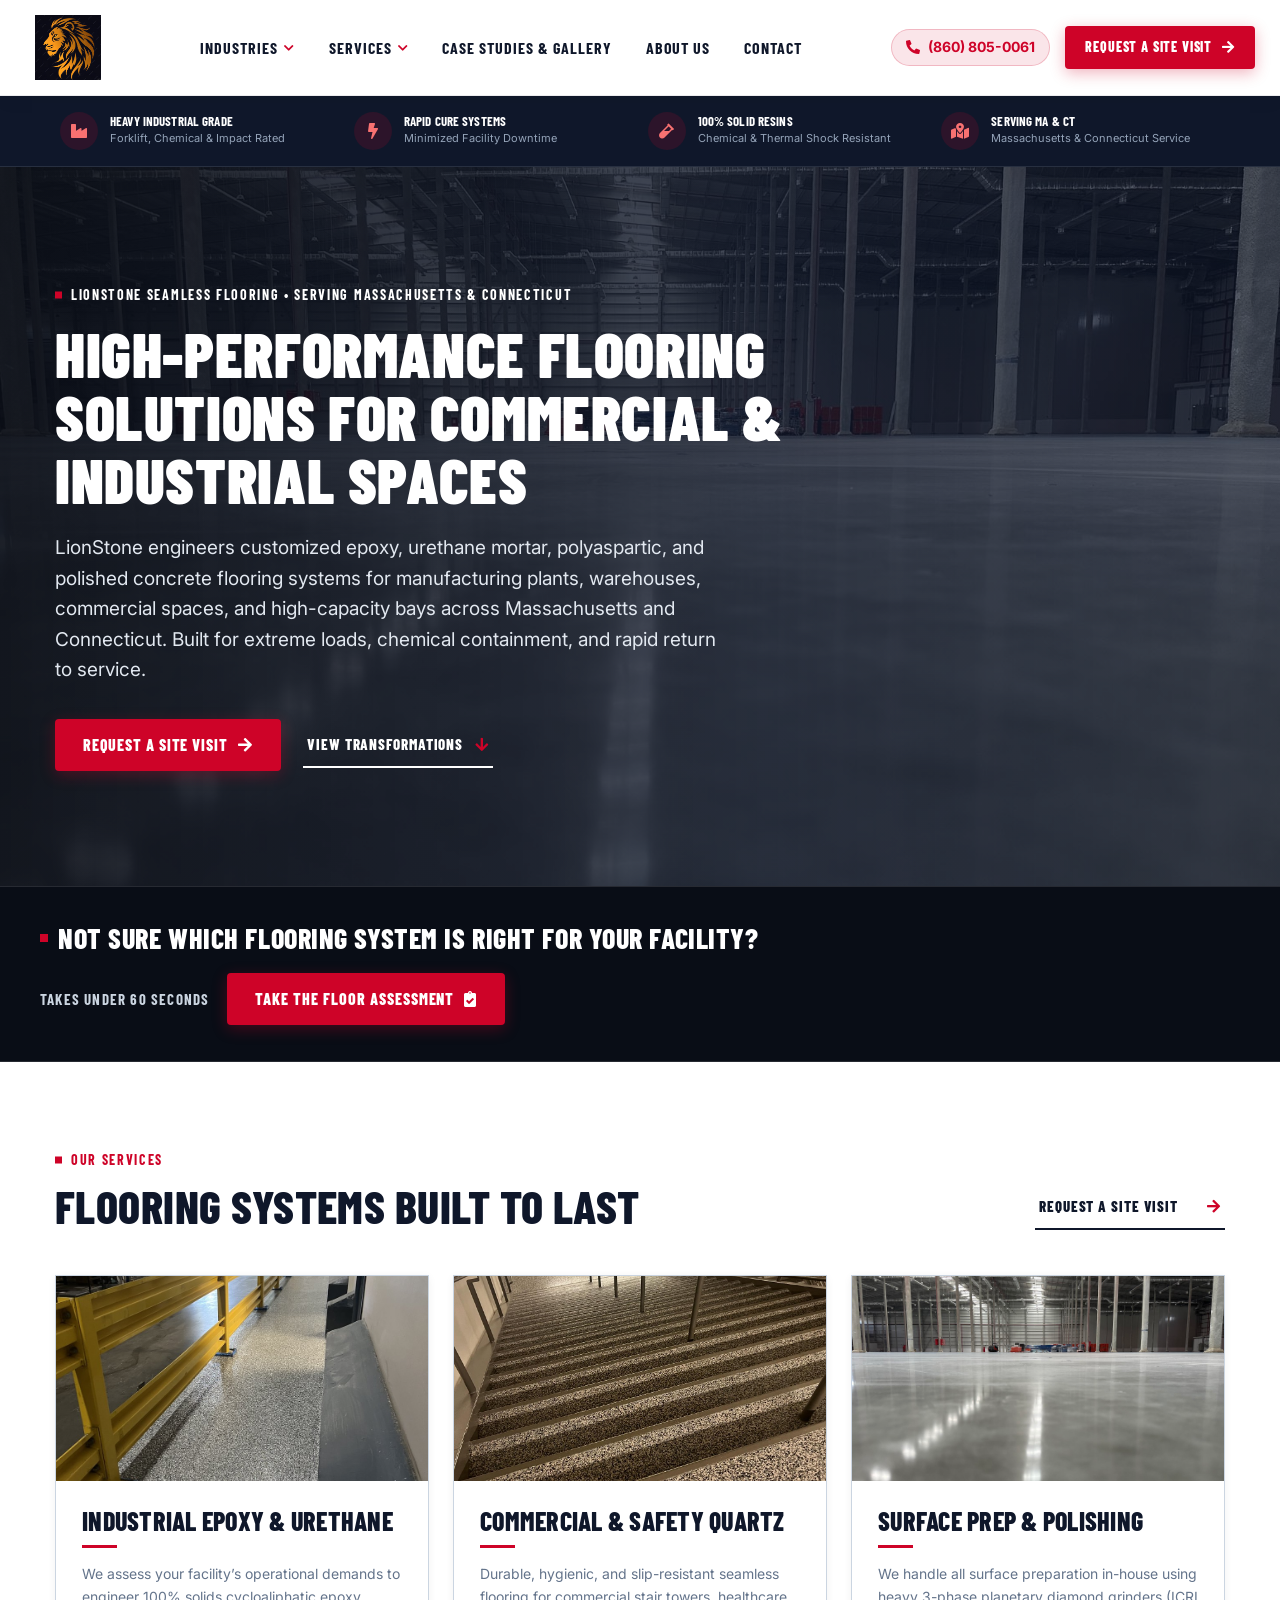
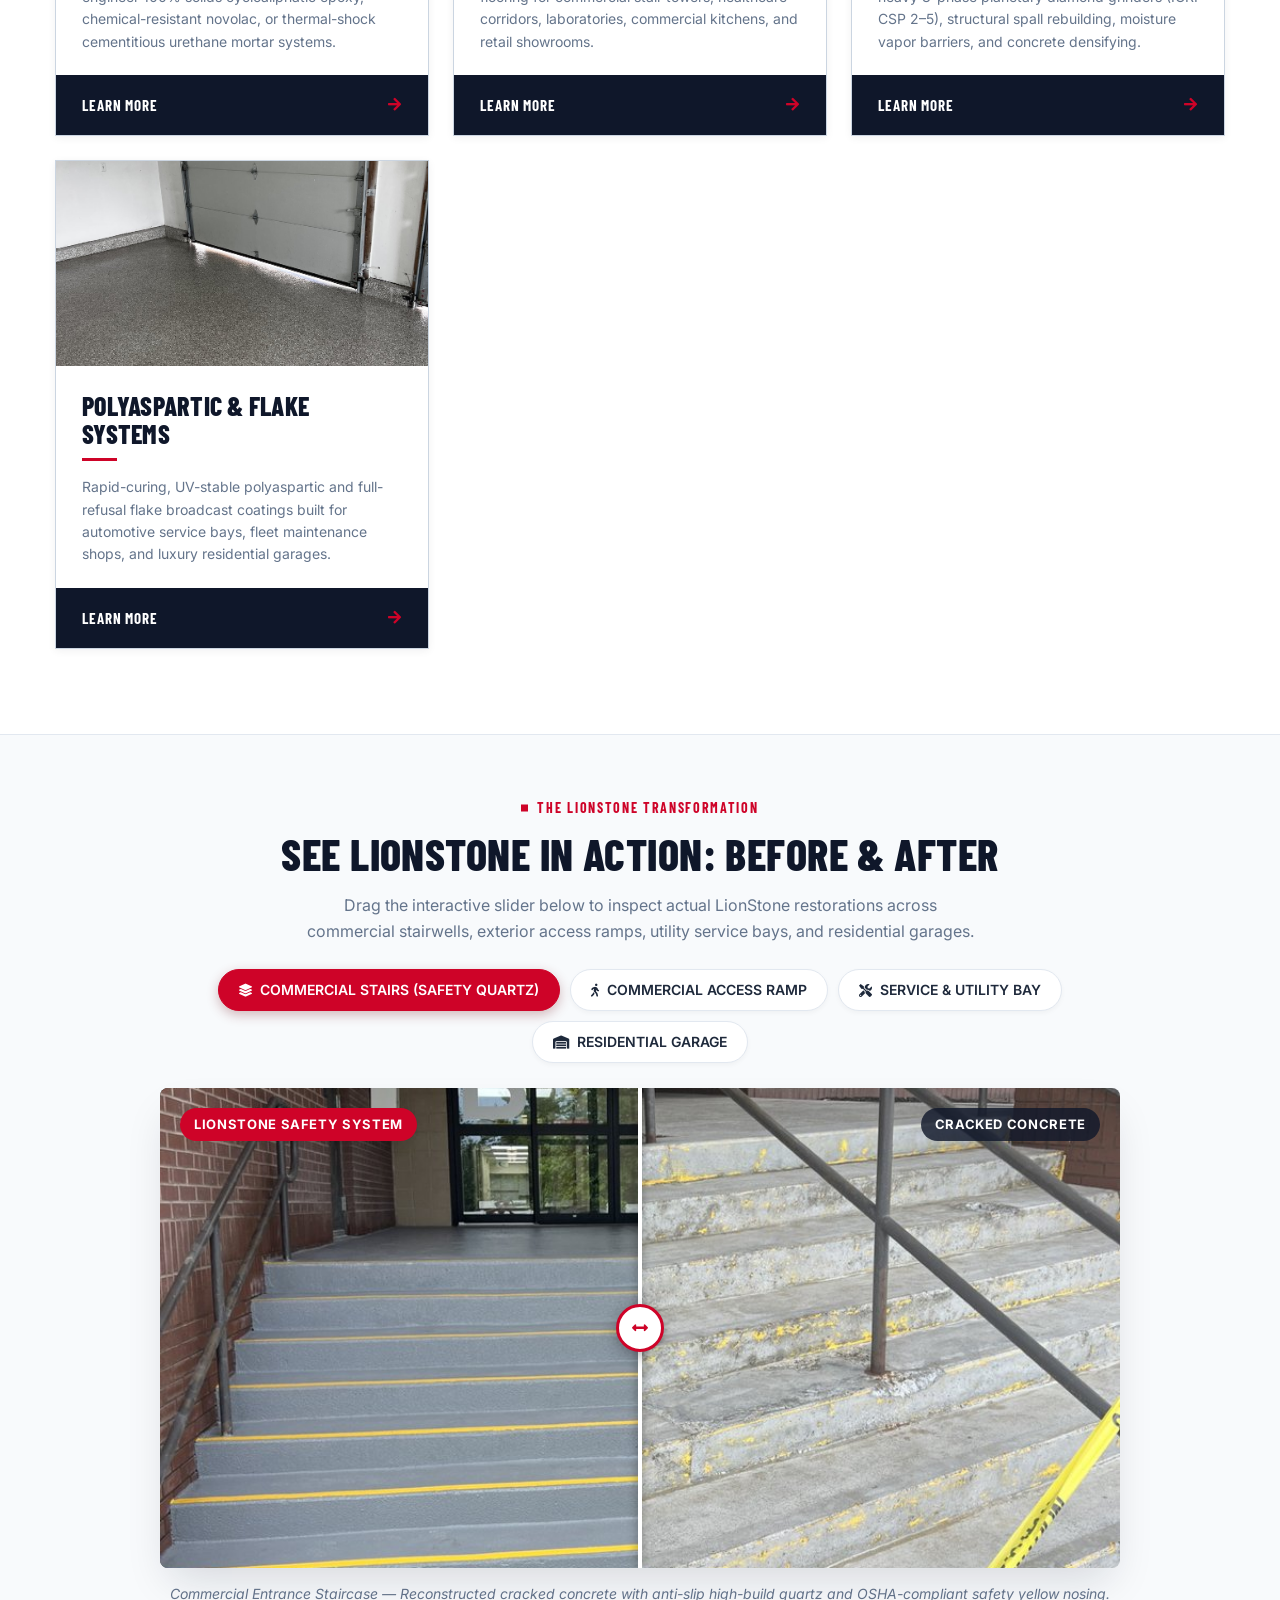
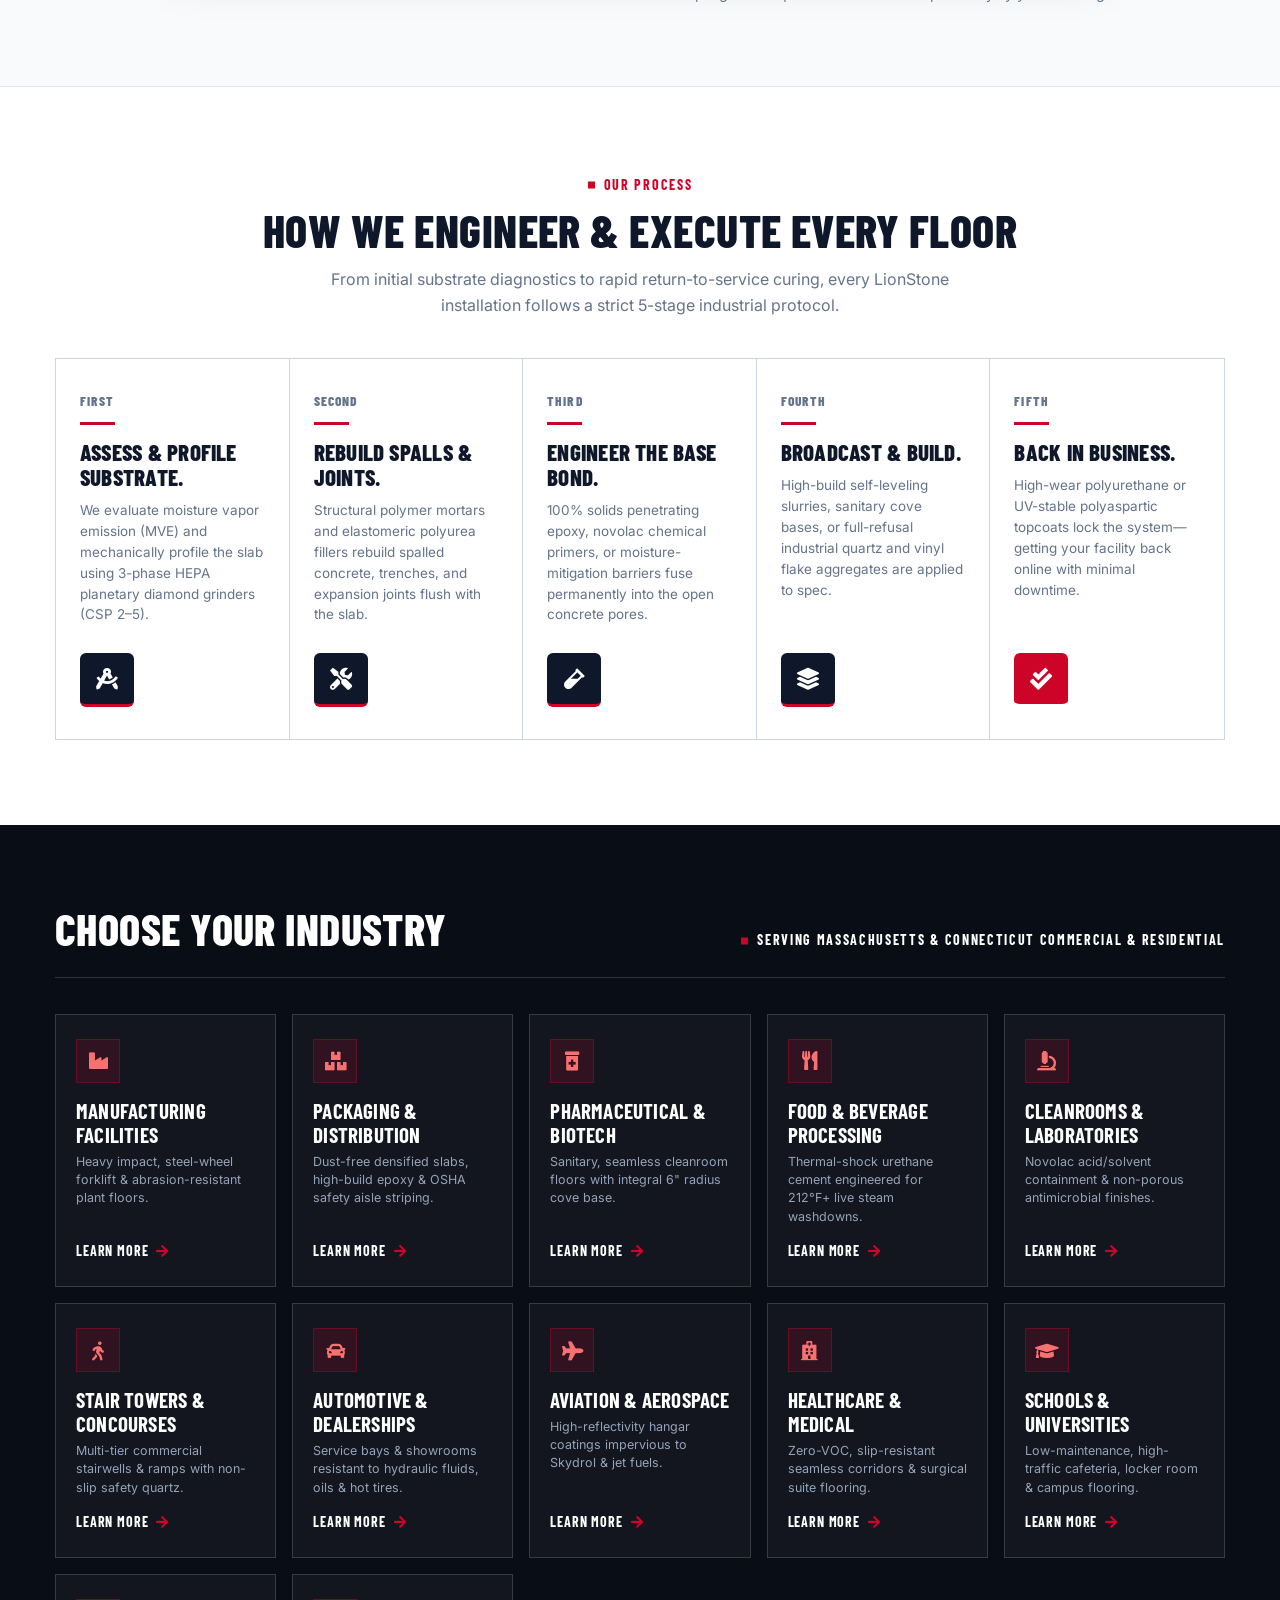
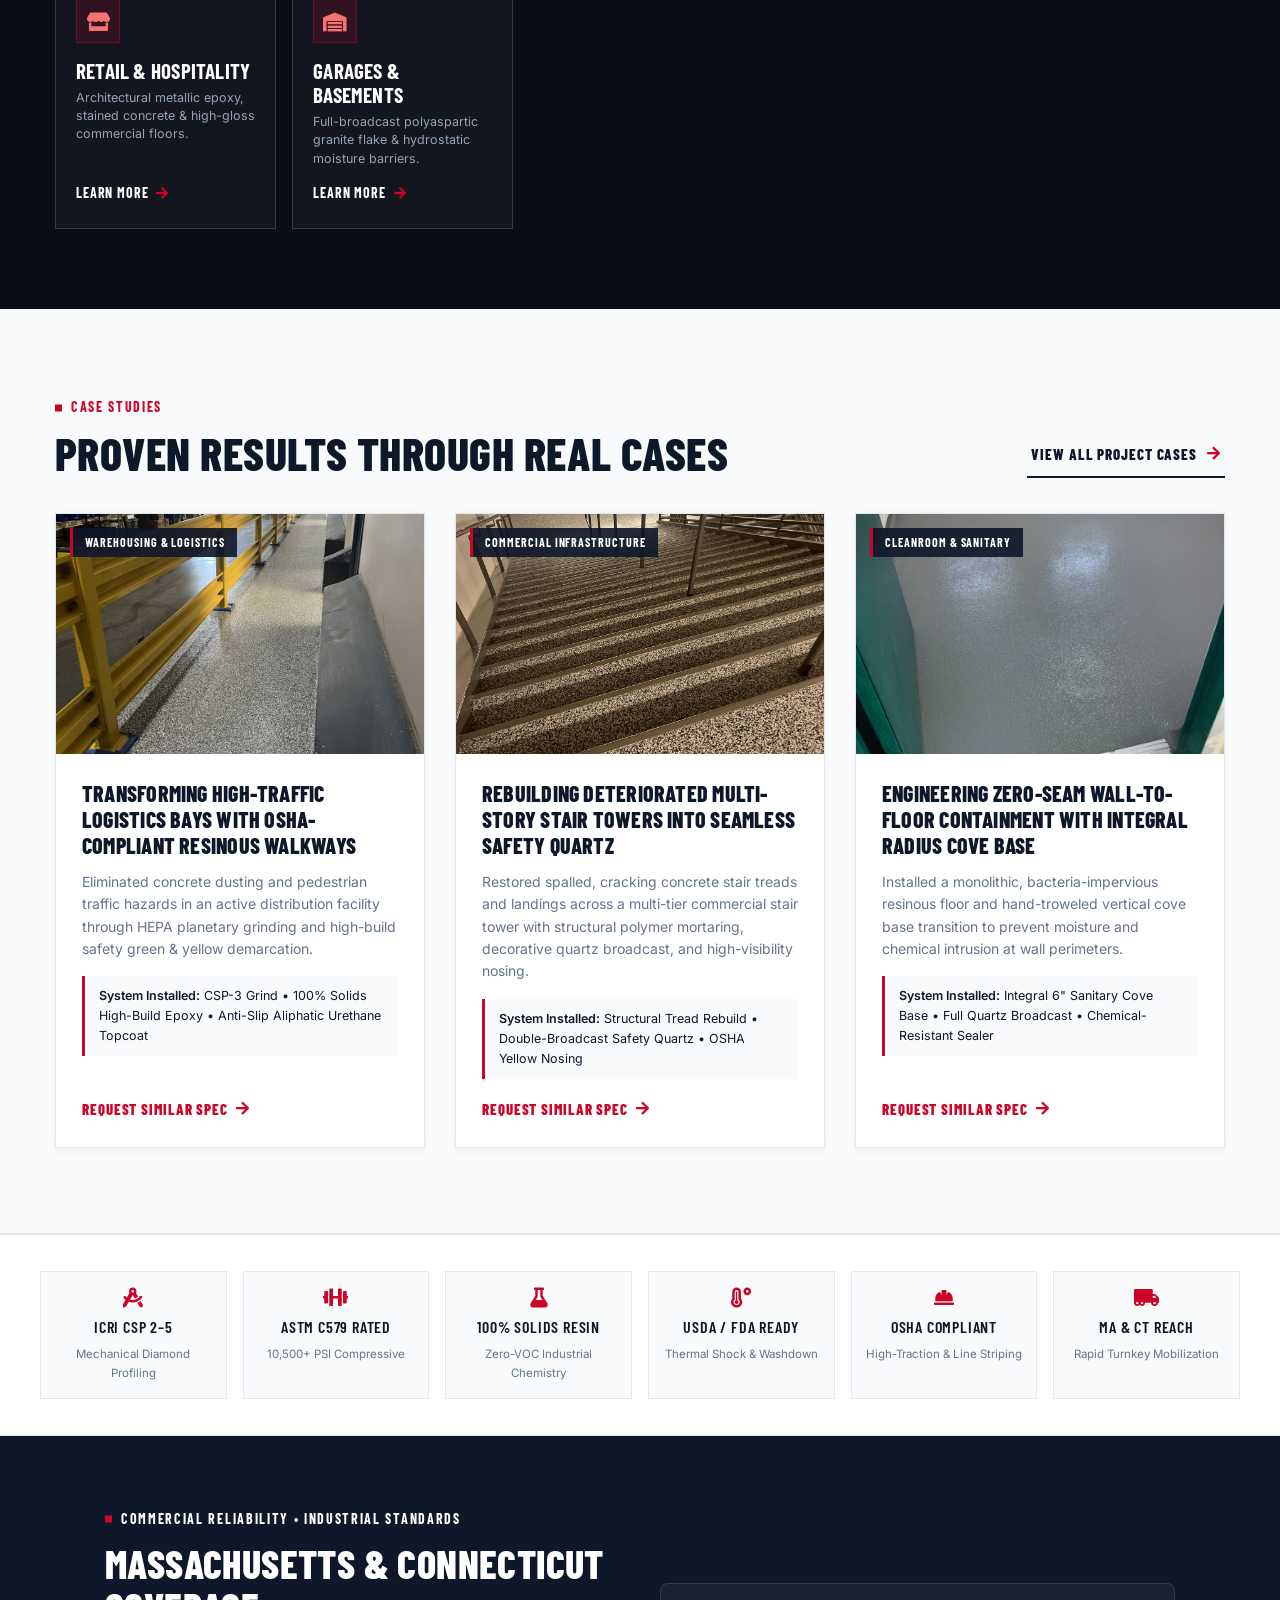
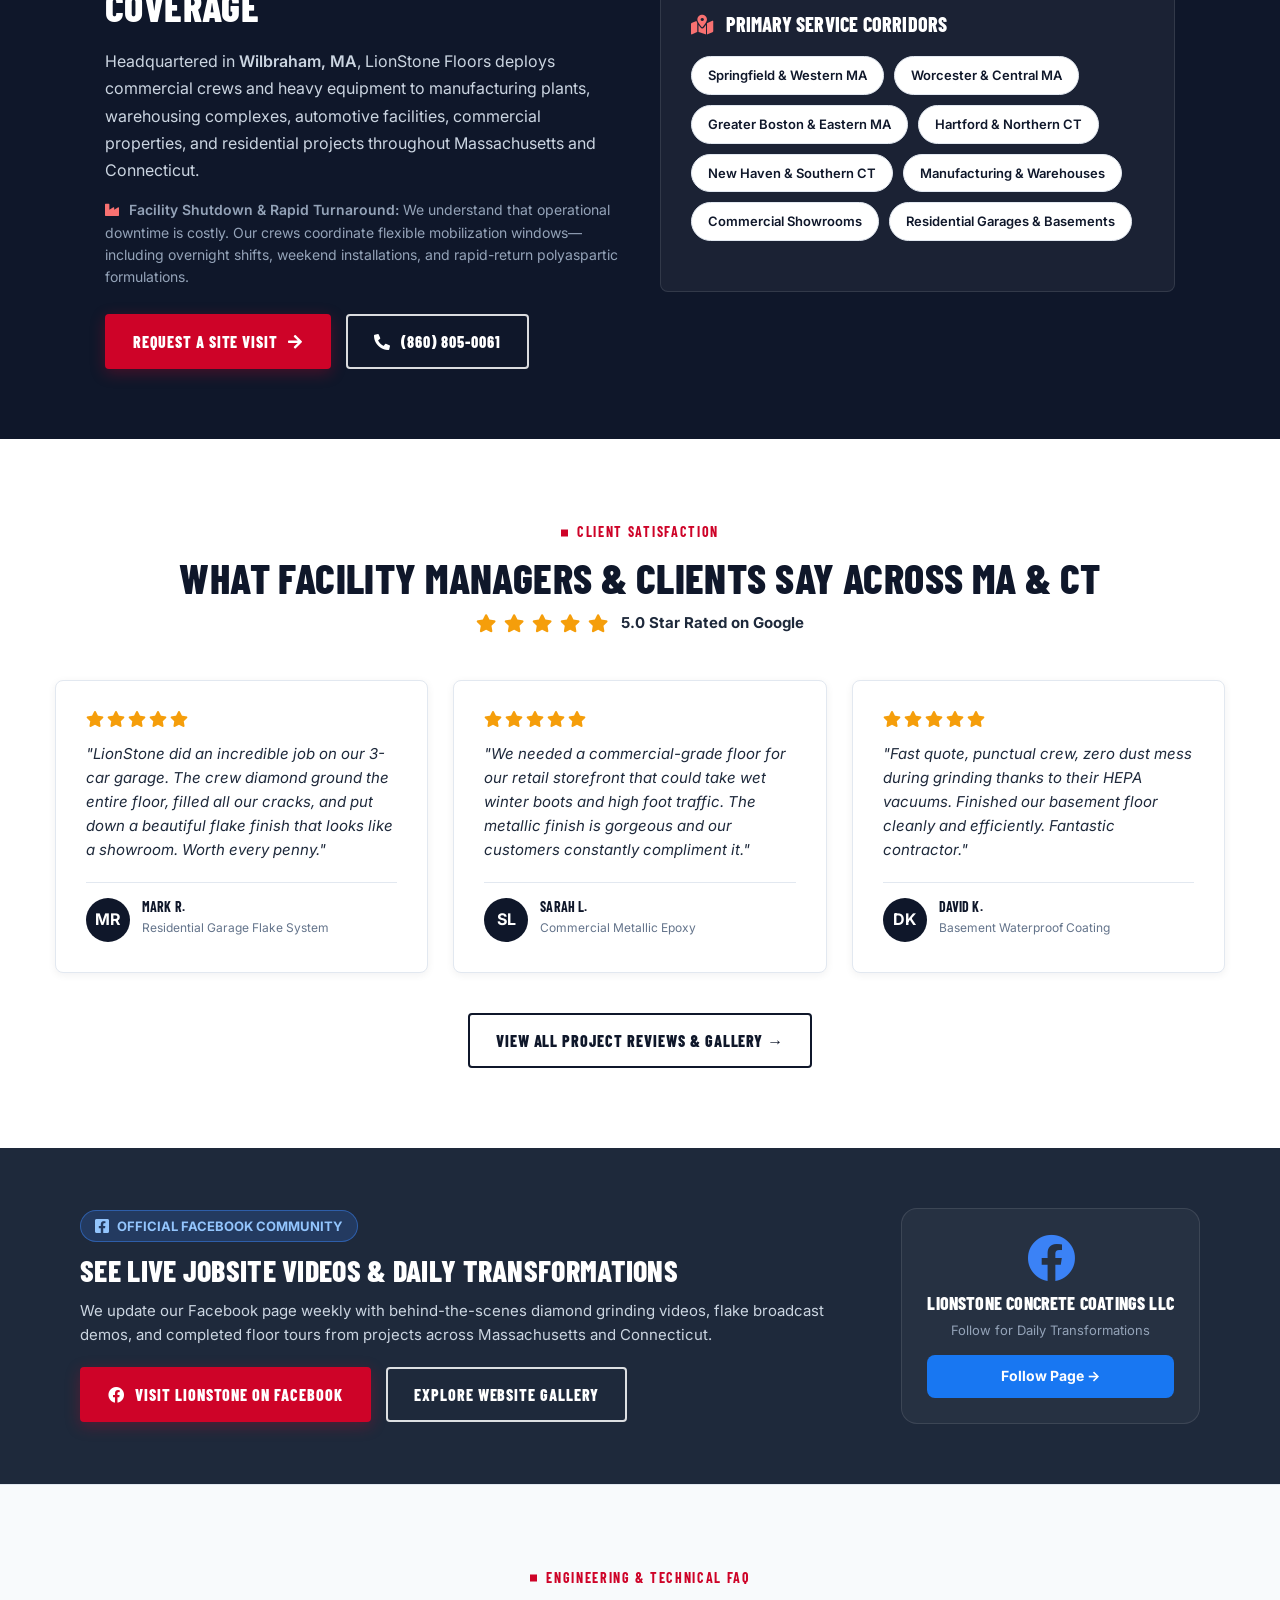
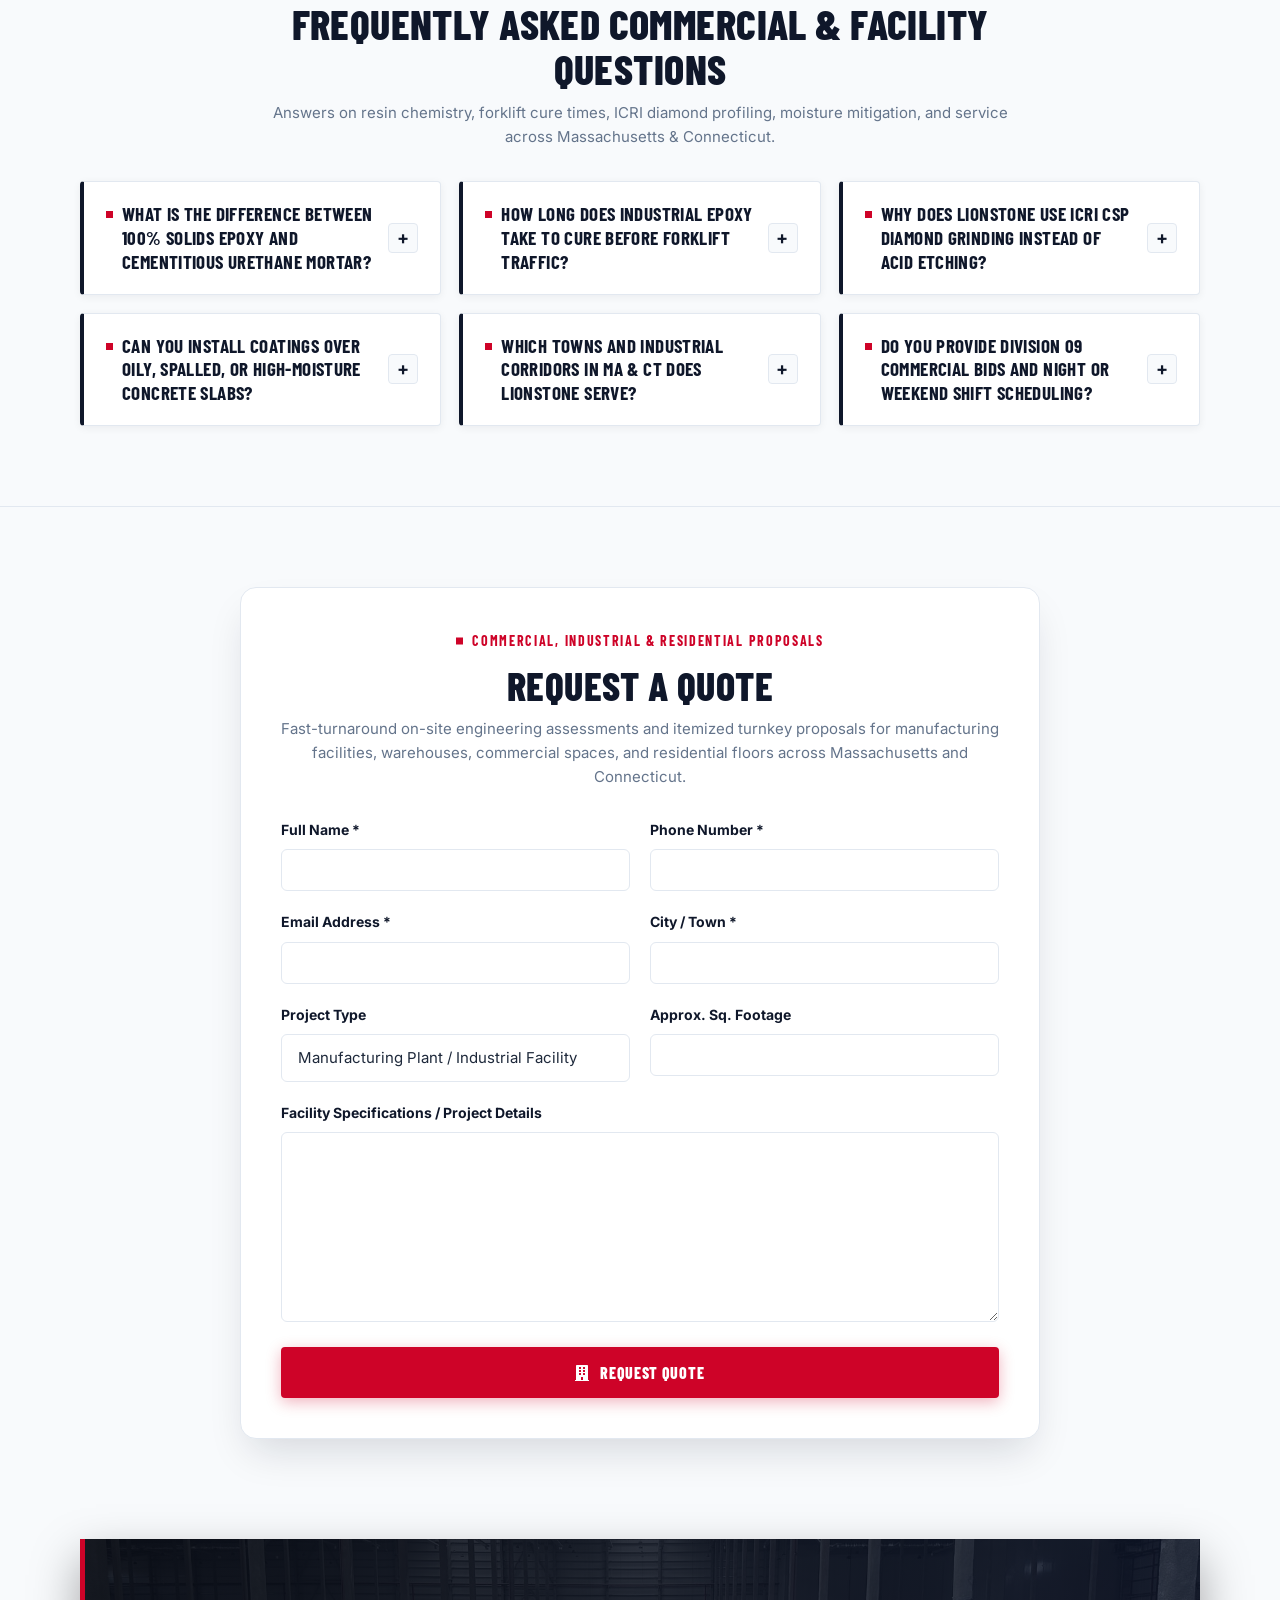
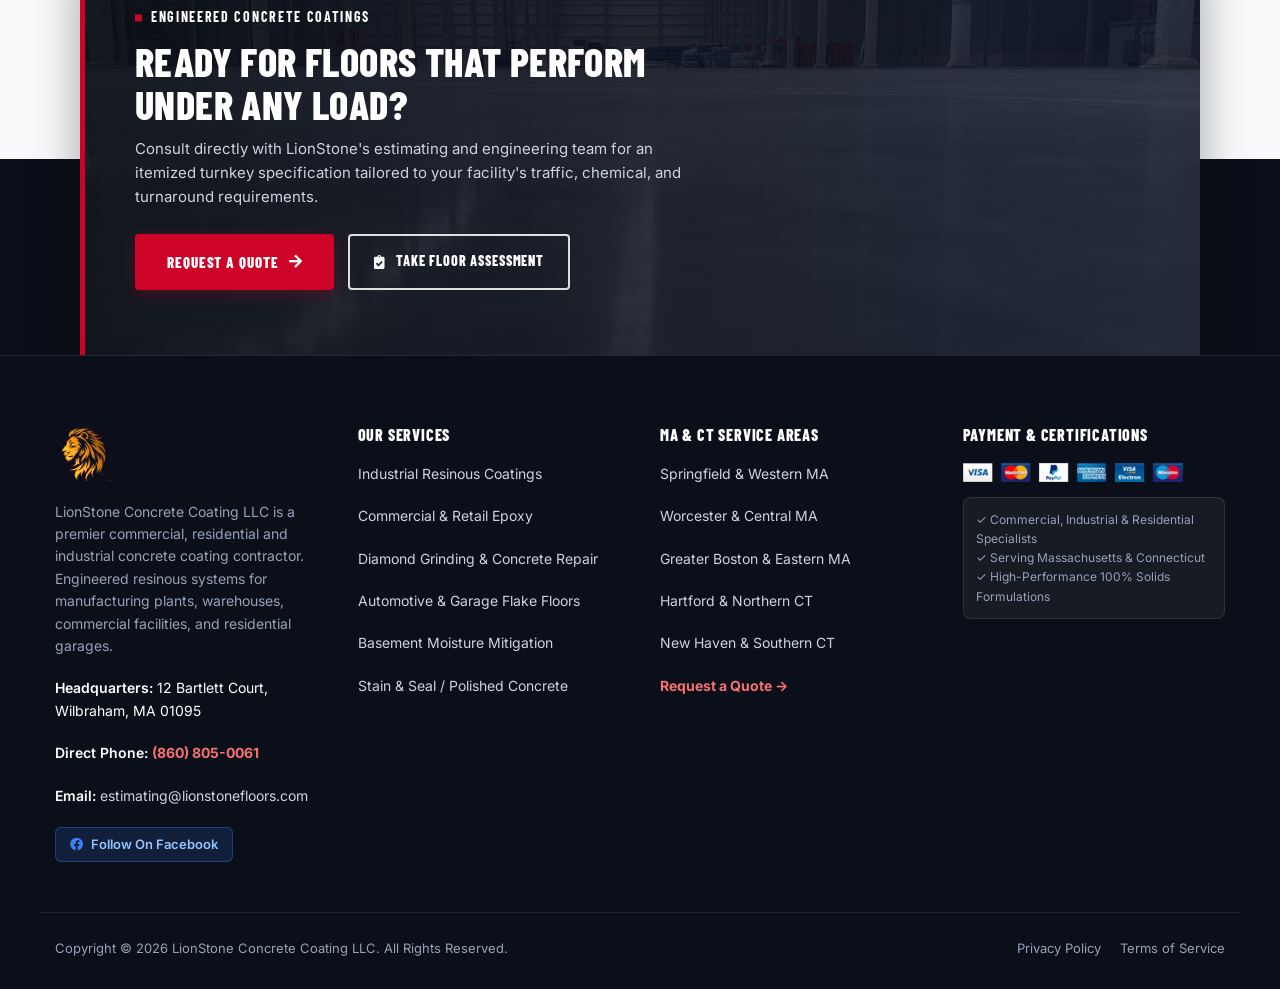
==== commit 6f3bcea0: "Standardize Serving Massachusetts & Connecticut hero messaging across all pages" ====
--- a/index.html
+++ b/index.html
@@ -301,8 +301,8 @@
             <div class="trust-badge-item">
                 <div class="trust-badge-icon"><i class="fas fa-map-marked-alt"></i></div>
                 <div class="trust-badge-text">
-                    <h5>MA &amp; CT Coverage</h5>
-                    <p>Commercial &amp; Residential Mobilization</p>
+                    <h5>Serving MA &amp; CT</h5>
+                    <p>Massachusetts &amp; Connecticut Service</p>
                 </div>
             </div>
         </div>
--- a/assets/css/customstyle.css
+++ b/assets/css/customstyle.css
@@ -644,7 +644,7 @@
 }
 
 /* ==========================================================================
-   Western Mass Service Area Directory
+   Massachusetts & Connecticut Service Area Directory
    ========================================================================== */
 .service-area-badge-grid {
     display: flex;
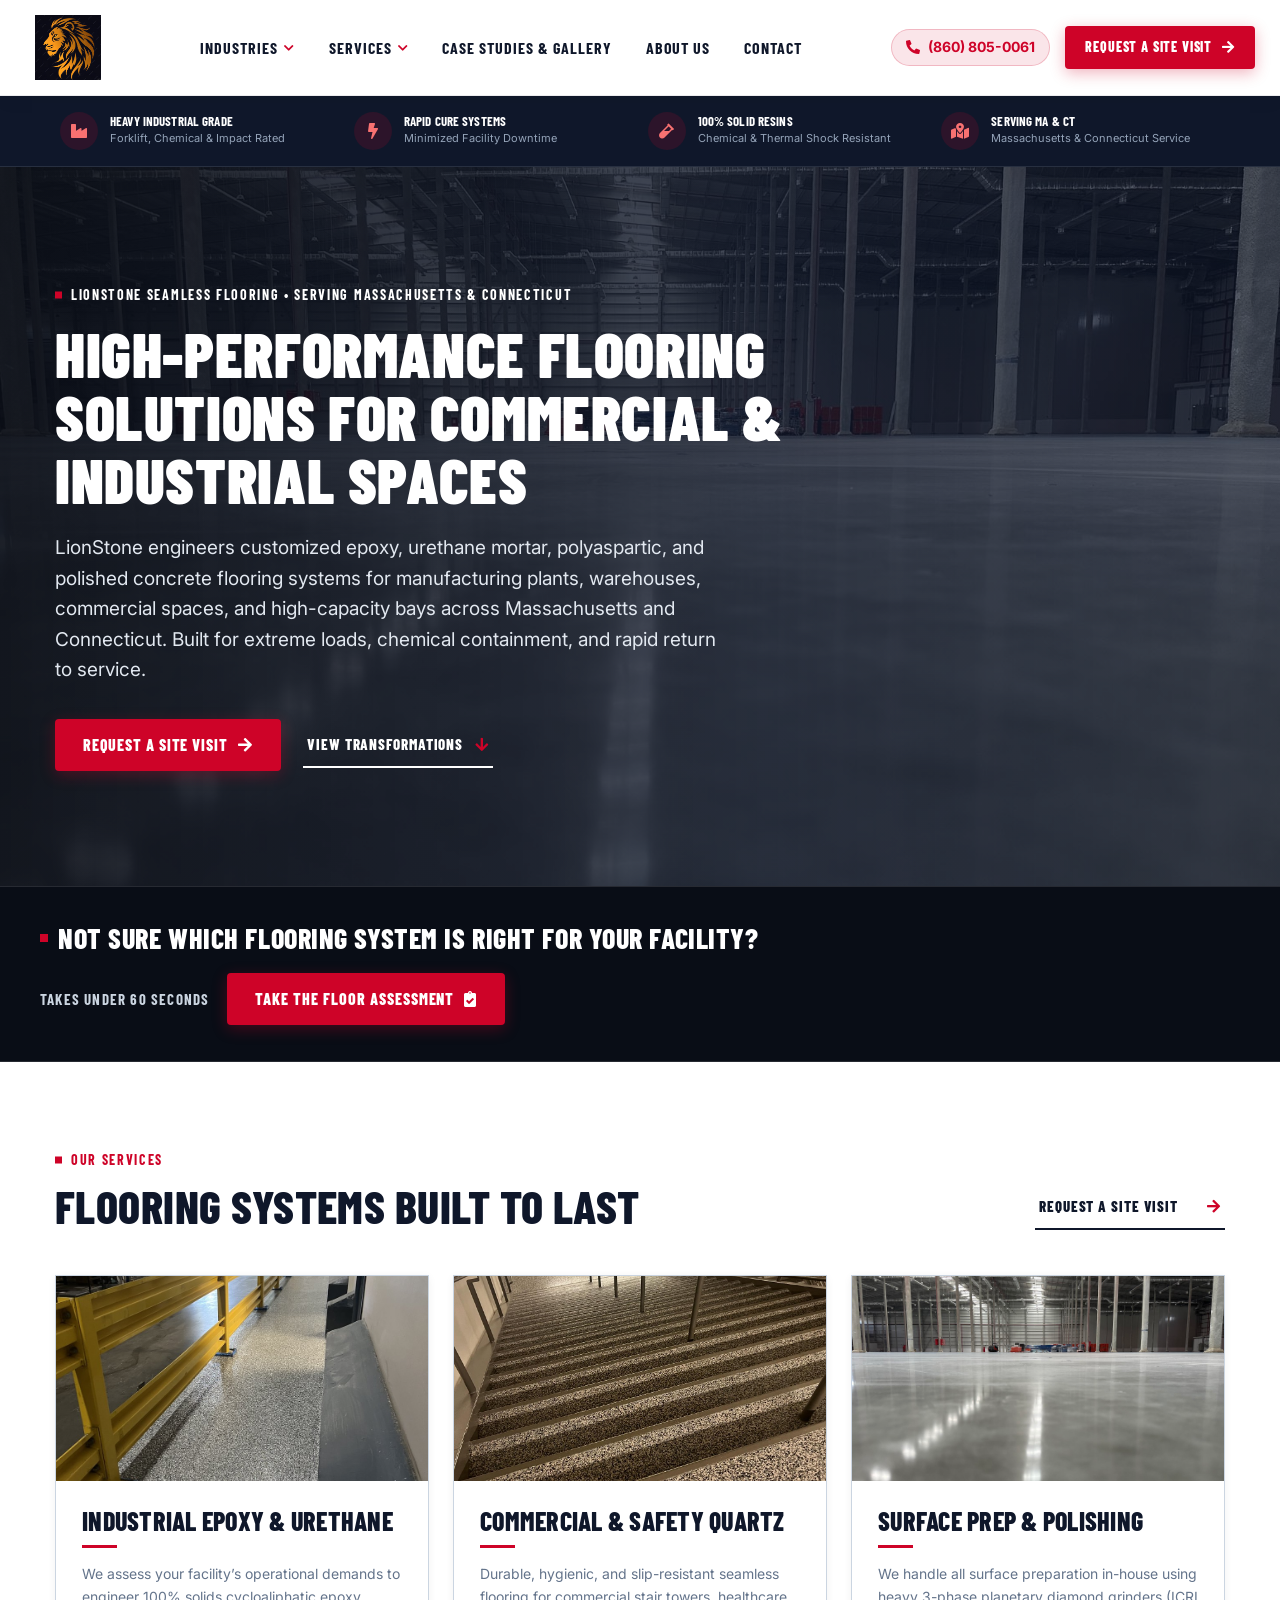
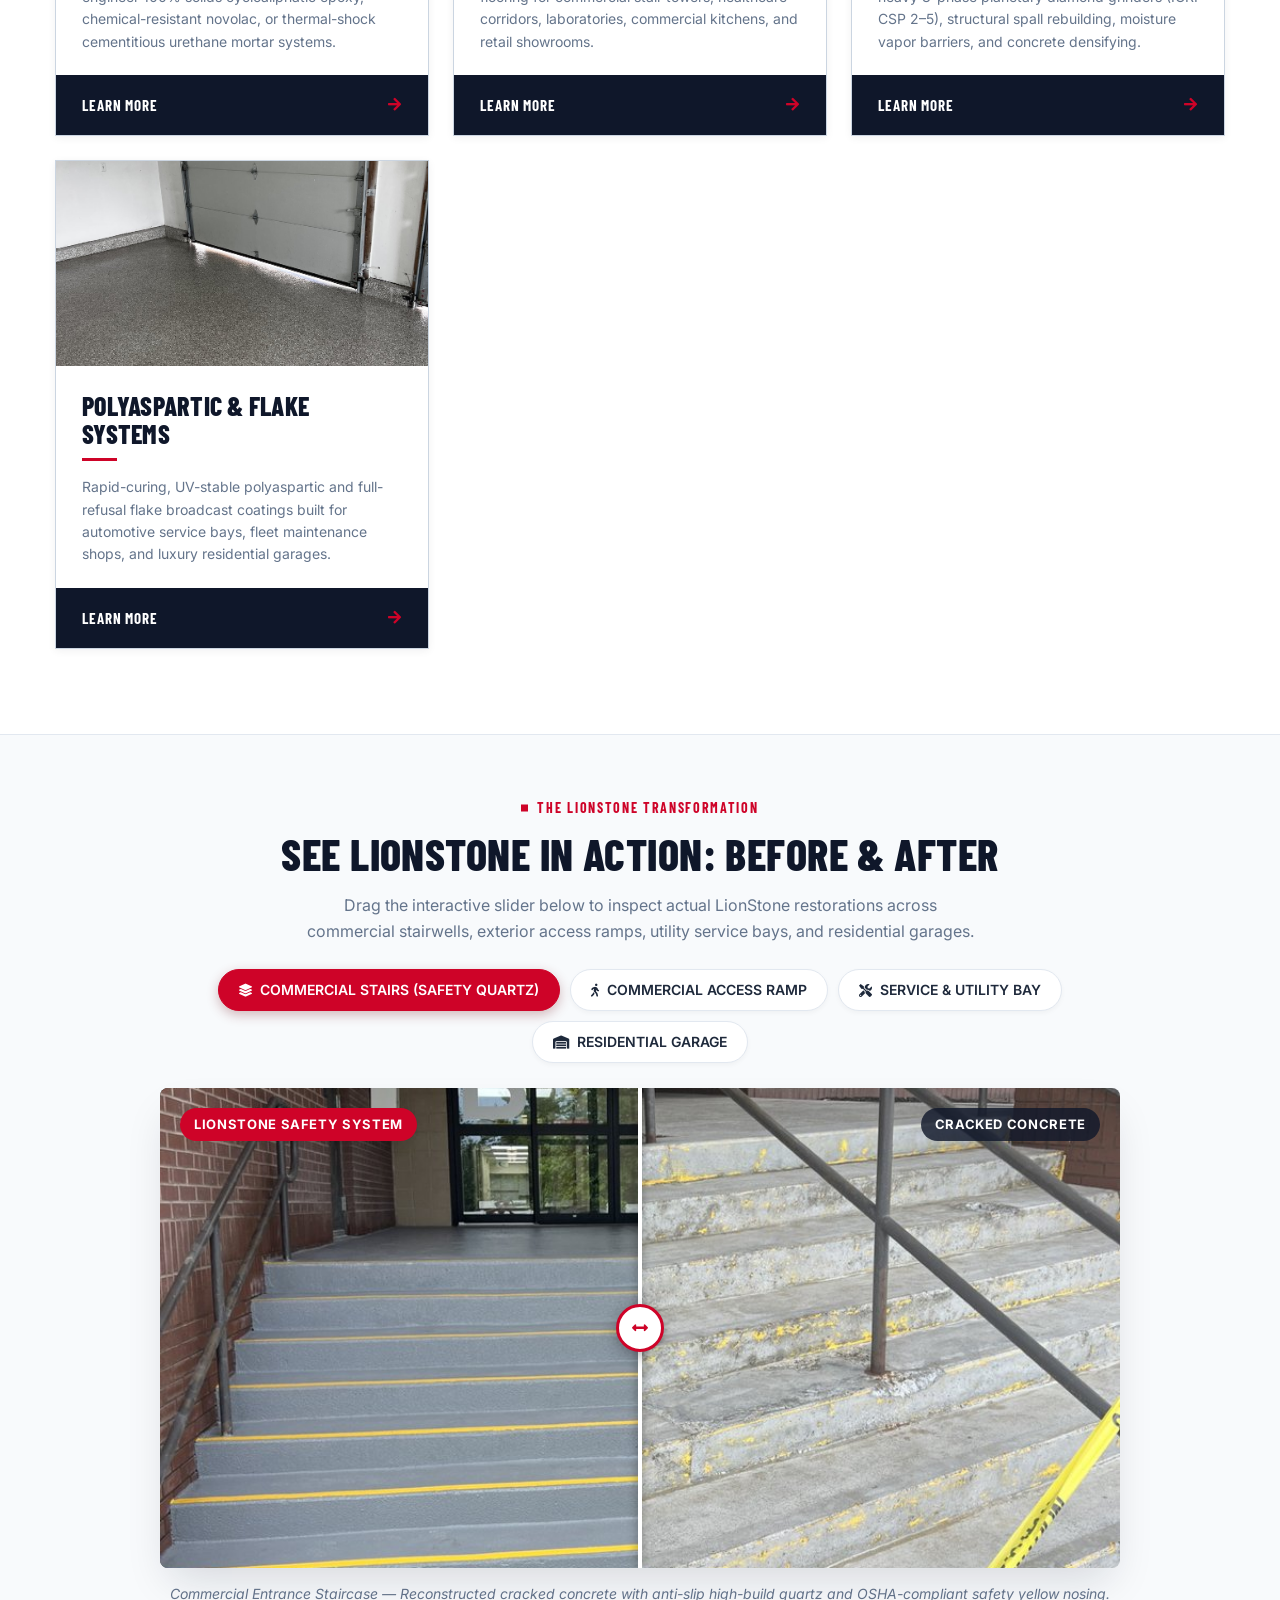
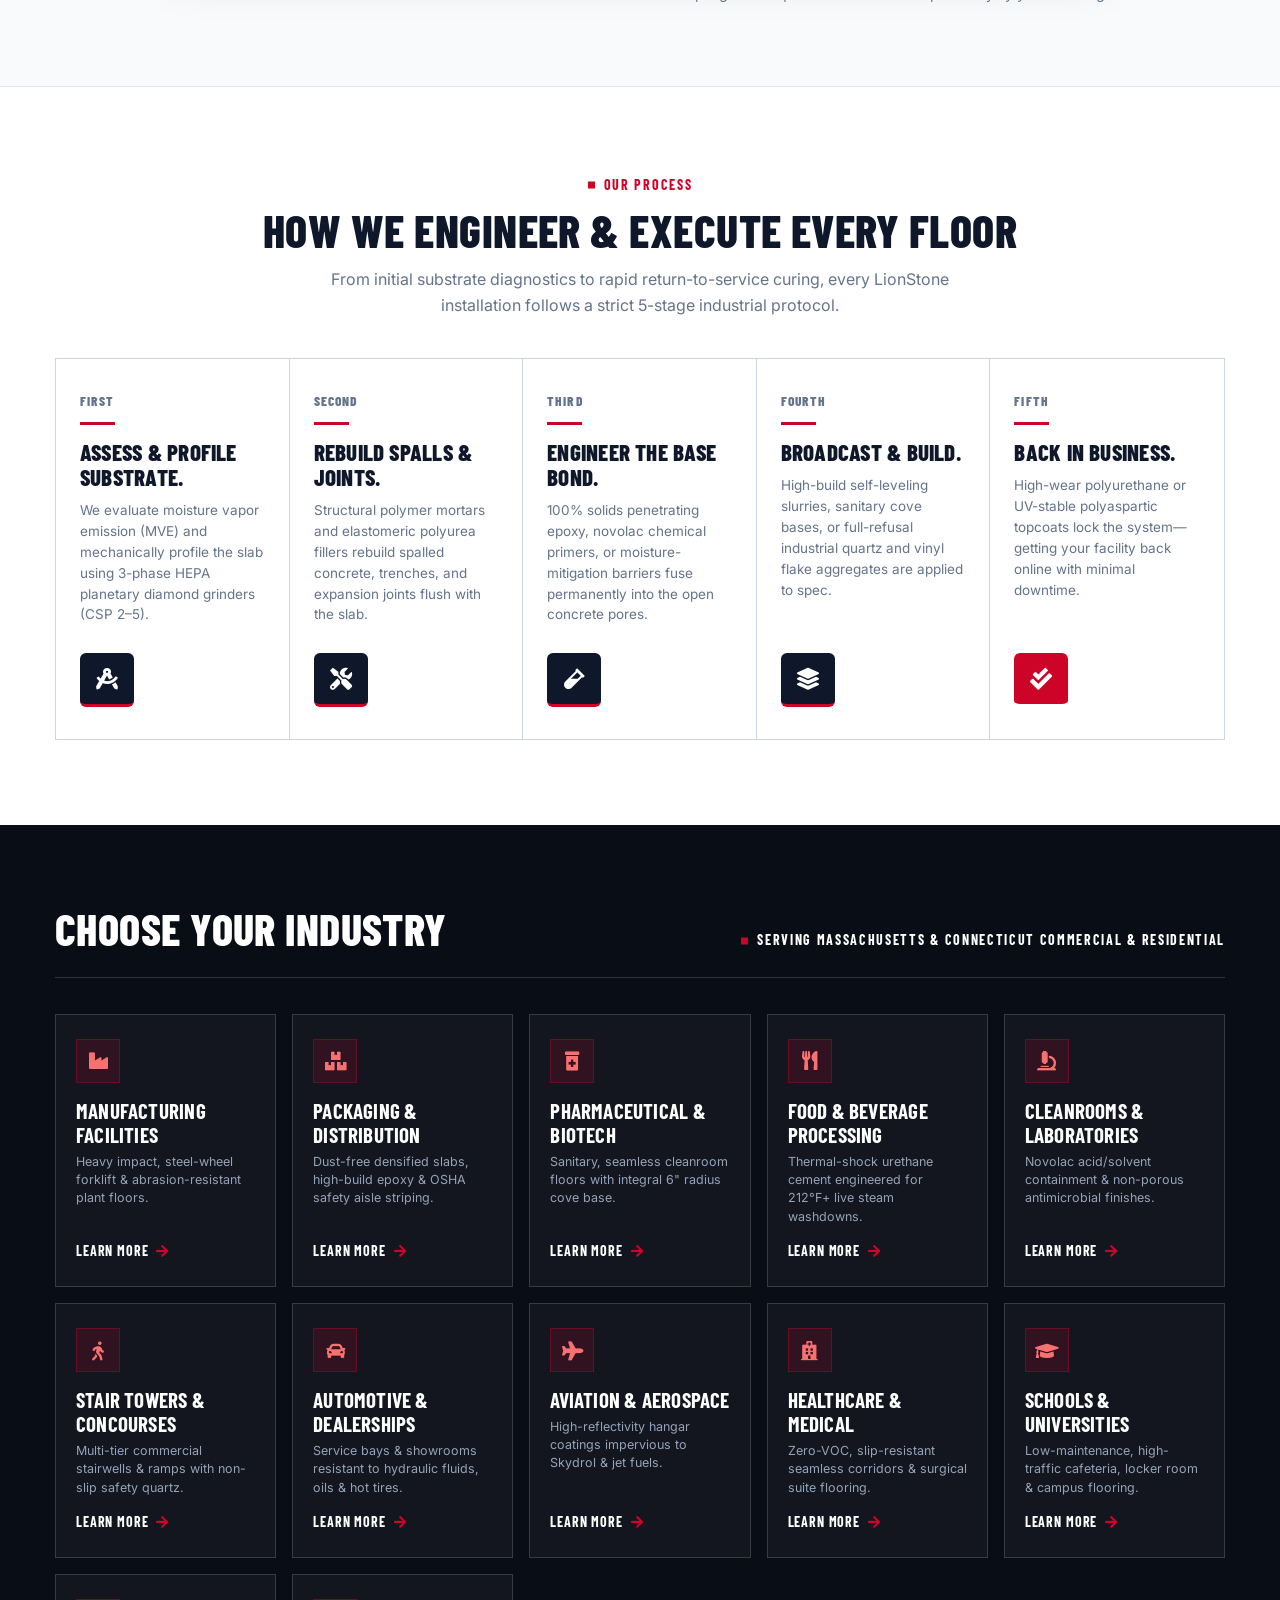
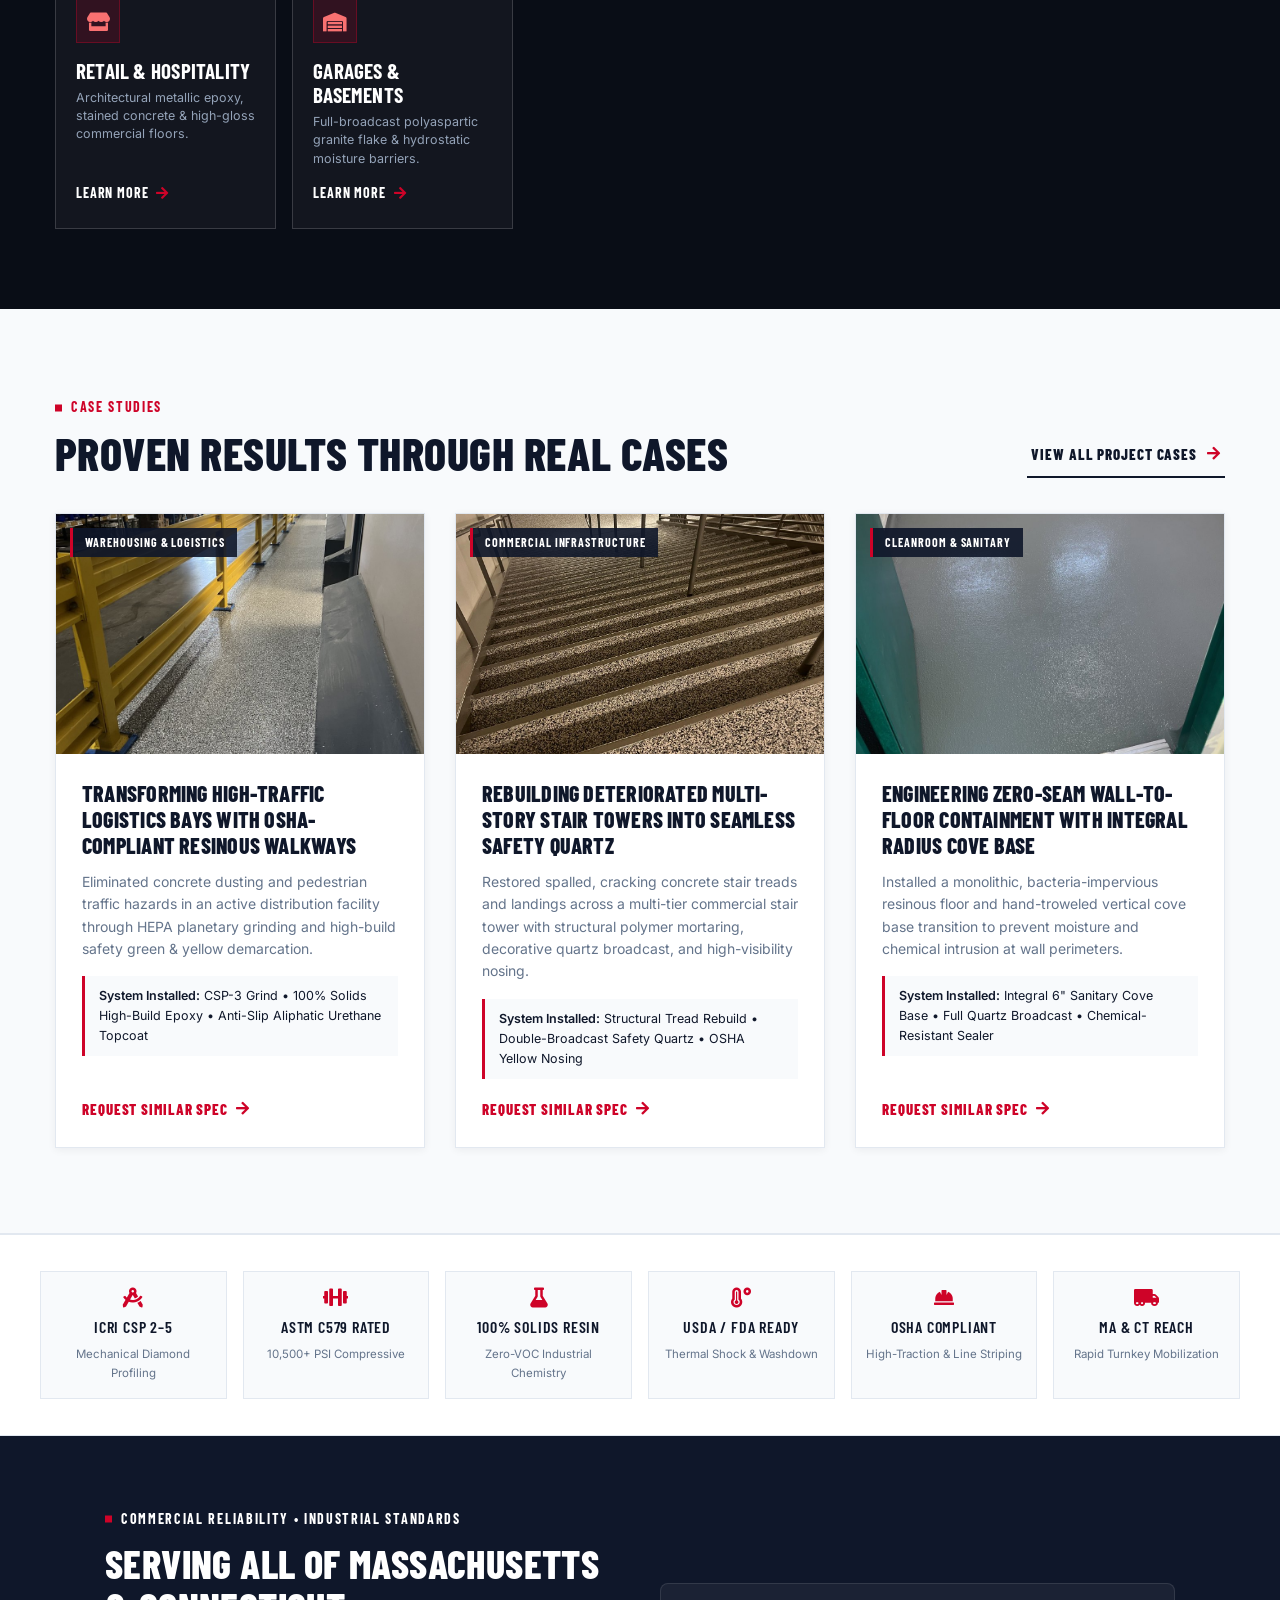
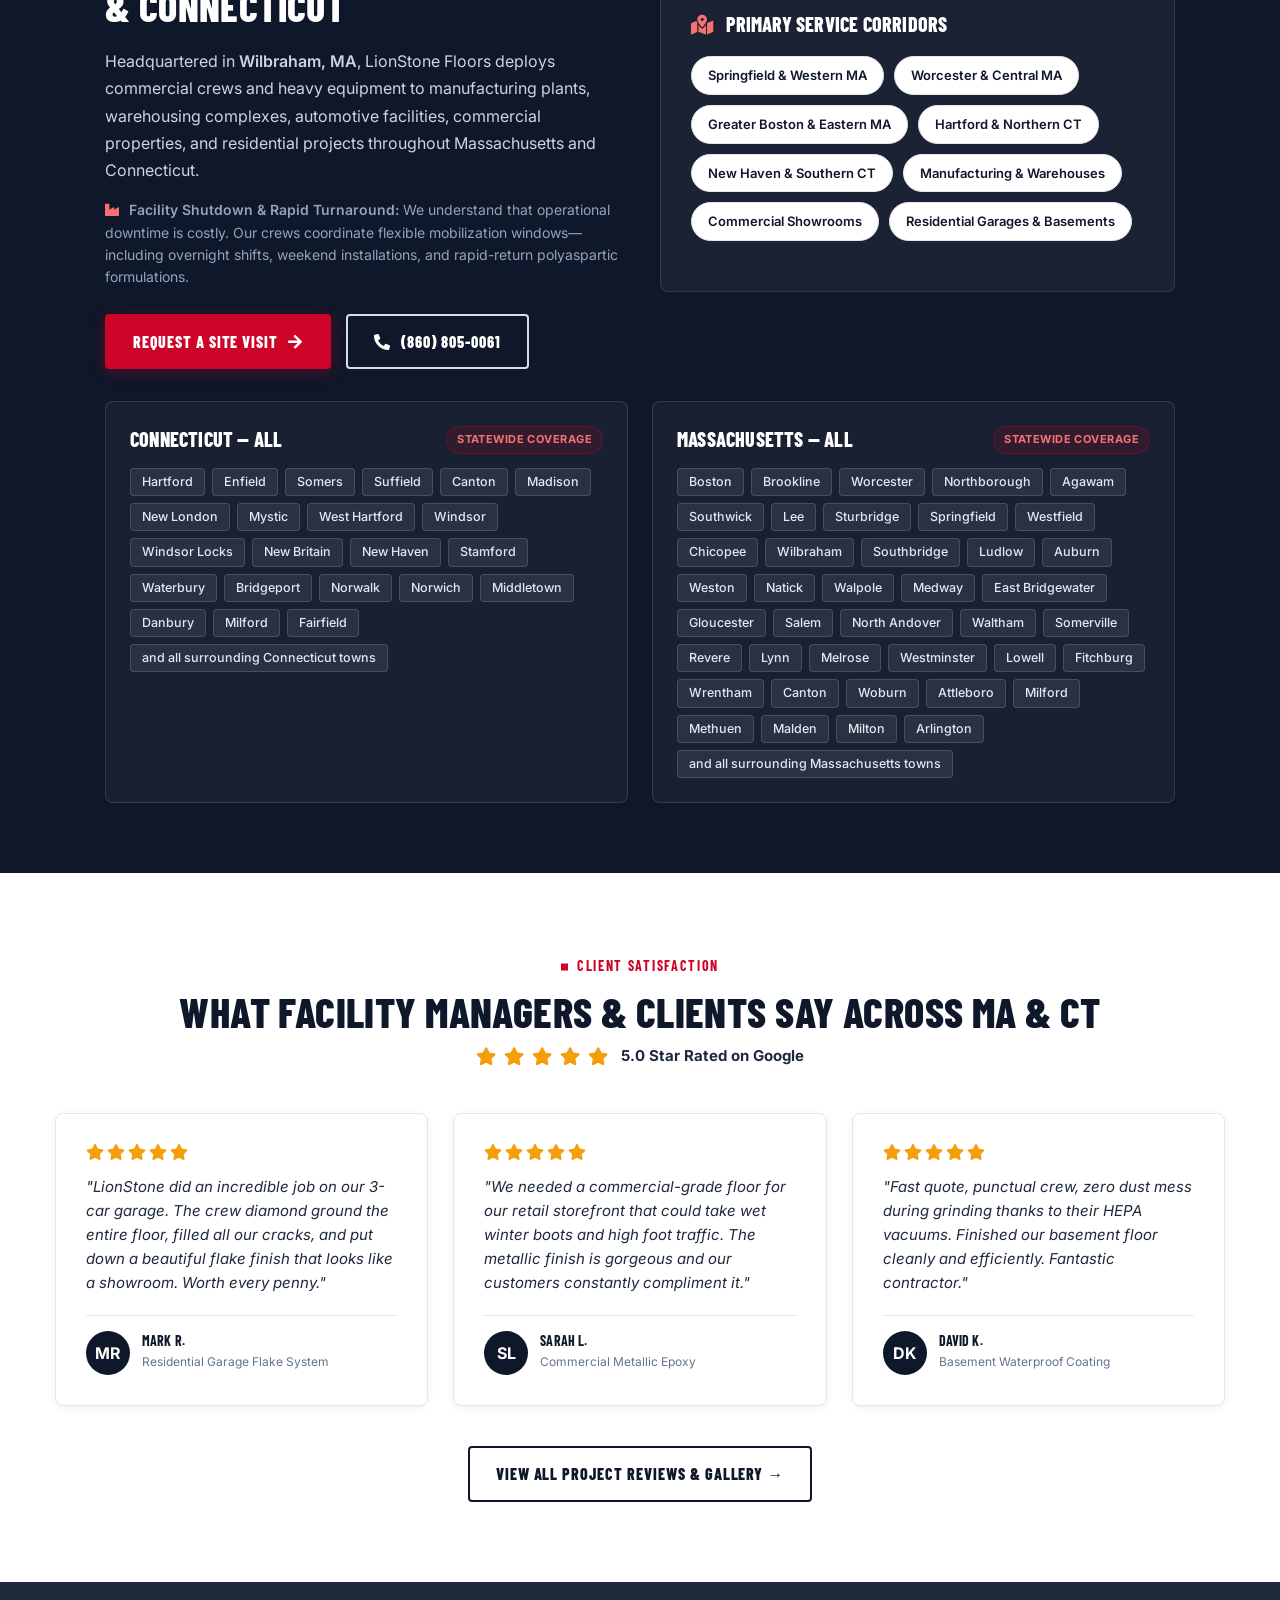
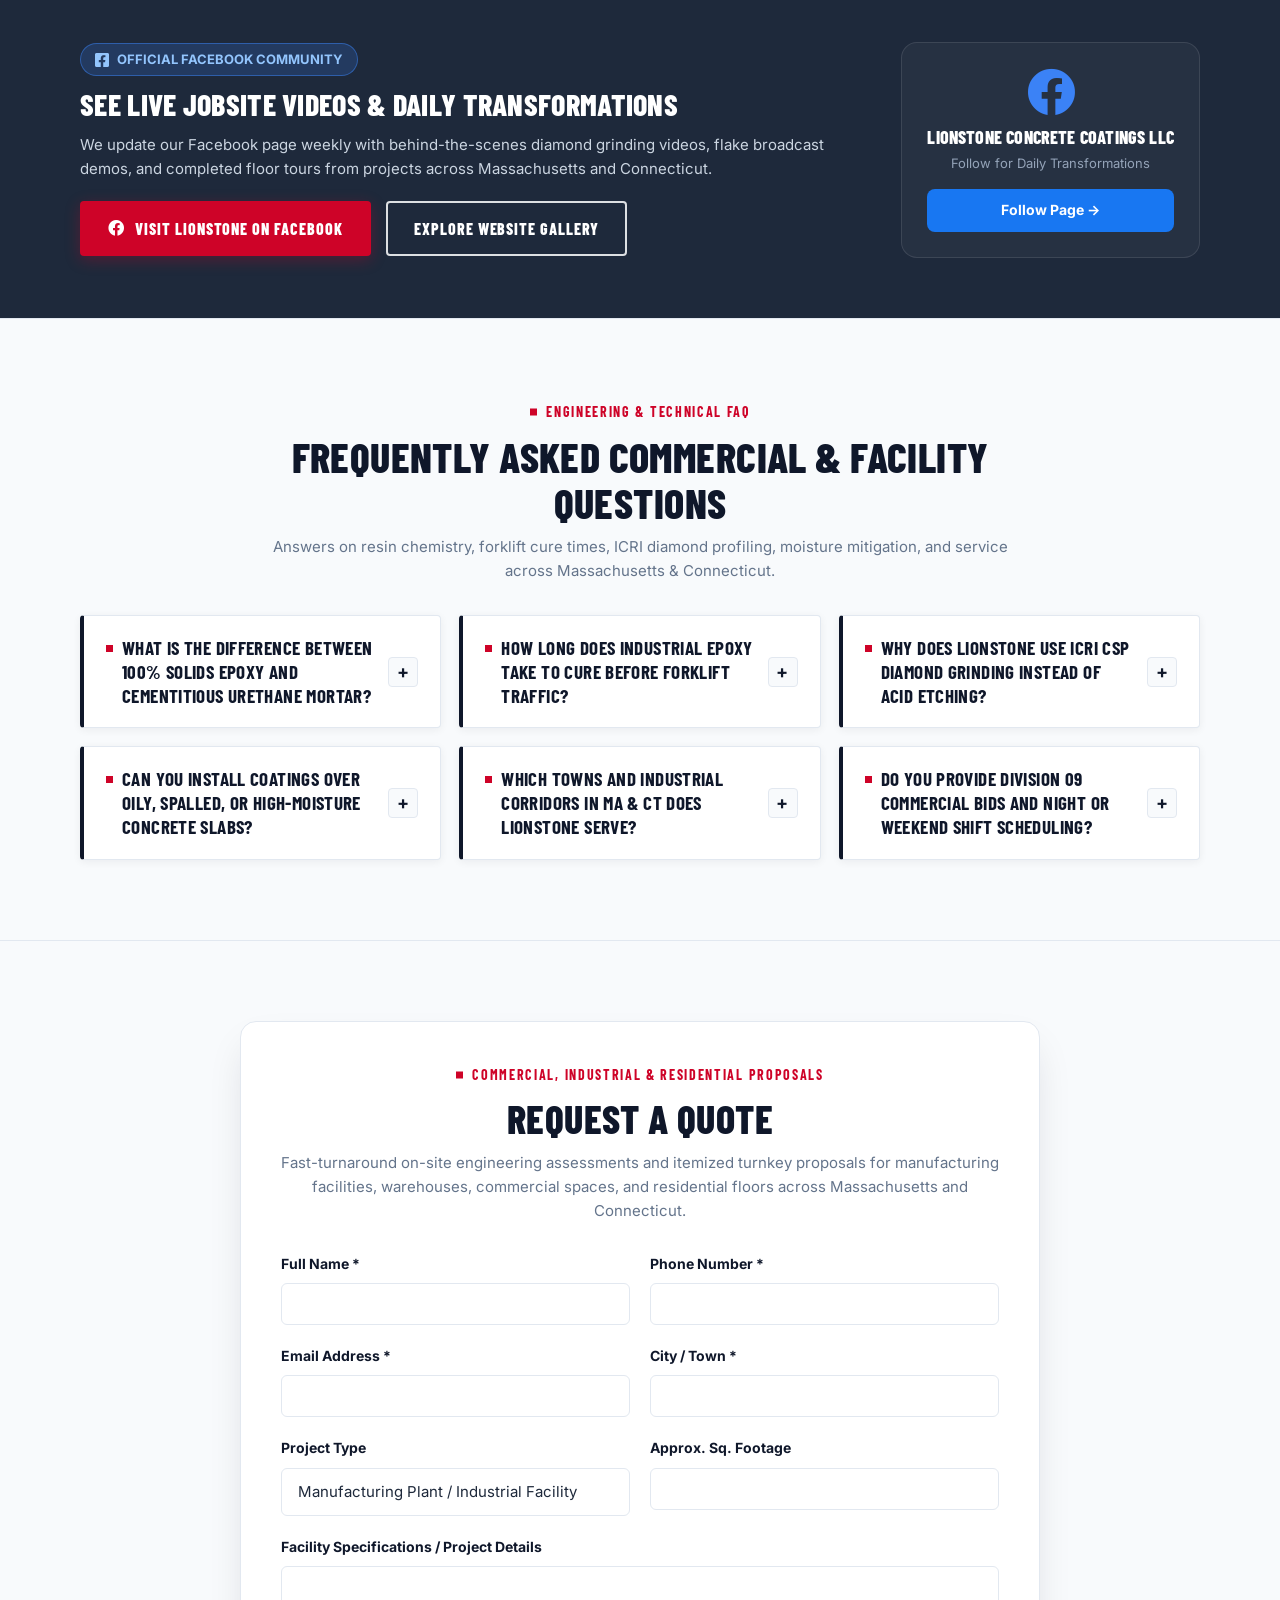
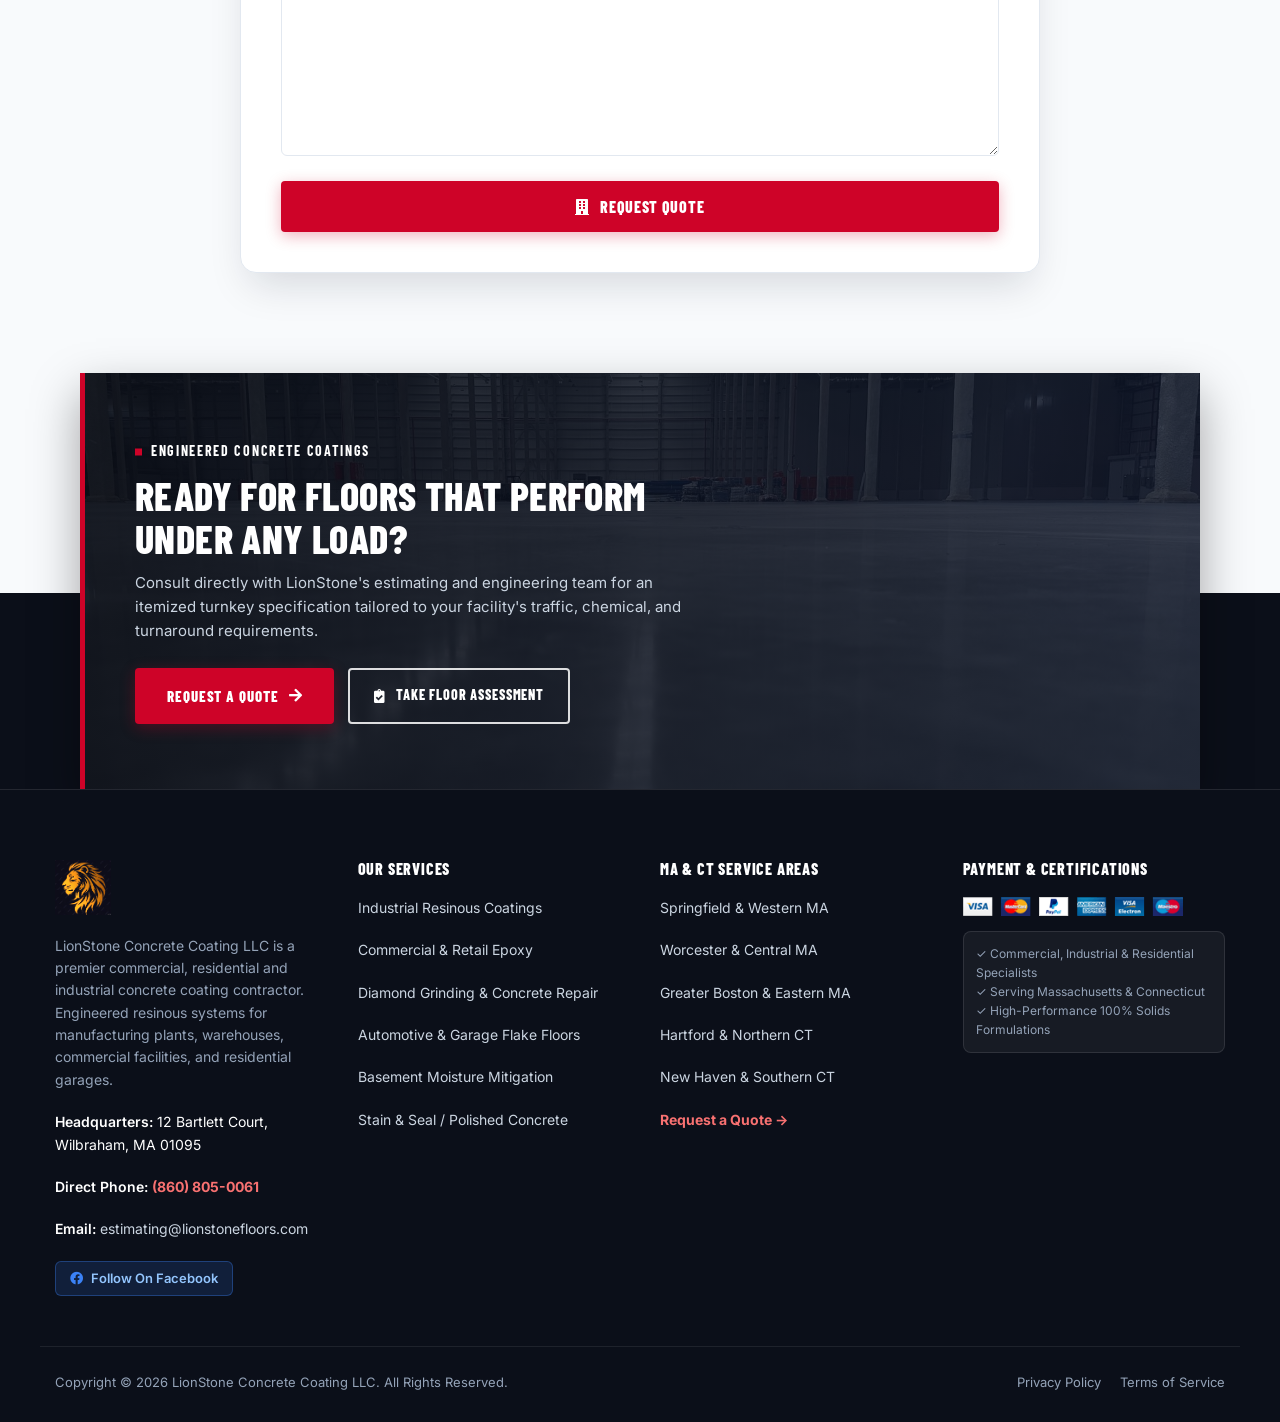
==== commit 09f95610: "Add statewide MA & CT city service directories and optimize for ChatGPT & Claude AI search" ====
--- a/index.html
+++ b/index.html
@@ -6,62 +6,375 @@
     <title>LionStone Floors | Commercial, Industrial &amp; Residential Concrete Coatings in MA &amp; CT</title>
     <meta name="description" content="LionStone Floors is a premier commercial, industrial, and residential concrete coating contractor serving Massachusetts & Connecticut. Engineered resinous systems for manufacturing plants, warehouses, commercial facilities, and residential garages." />
     <meta name="robots" content="follow, index, max-snippet:-1, max-video-preview:-1, max-image-preview:large" />
-    <link rel="canonical" href="./index.html" />
+    <link rel="canonical" href="https://lionstonefloors.com/" />
+    <link rel="alternate" type="text/plain" title="LLMs Information" href="https://lionstonefloors.com/llms.txt" />
     <meta property="og:locale" content="en_US" />
     <meta property="og:type" content="website" />
     <meta property="og:title" content="LionStone Floors | Commercial, Industrial &amp; Residential Concrete Coatings in MA &amp; CT" />
     <meta property="og:description" content="Commercial, industrial, and residential concrete coating specialists serving Massachusetts & Connecticut. Engineered resinous flooring for manufacturing facilities, warehouses, commercial spaces, and high-performance garages." />
     <meta property="og:url" content="https://lionstonefloors.com/" />
+    <meta property="og:image" content="https://lionstonefloors.com/assets/images/Lionstone-Concrete-Coating-Epoxy-Flooring-new-england-3.jpg" />
     <meta property="og:site_name" content="LionStone Floors" />
     <meta name="twitter:card" content="summary_large_image" />
 
     <!-- Schema.org Local Business Structured Data -->
     <script type="application/ld+json">
     {
-      "@context": "https://schema.org",
-      "@type": "HomeAndConstructionBusiness",
-      "name": "LionStone Concrete Coating LLC",
-      "alternateName": "LionStone Floors",
-      "url": "https://lionstonefloors.com/",
-      "logo": "./assets/images/1776804454505_LionStone-Logo.jpg",
-      "image": "./assets/images/Lionstone-Concrete-Coating-Epoxy-Flooring-new-england-7.jpg",
-      "description": "Premier epoxy, polyaspartic, and resinous concrete coating specialist providing commercial, industrial, and residential service across Massachusetts and Connecticut.",
-      "telephone": "+1-860-805-0061",
-      "email": "estimating@lionstonefloors.com",
-      "address": {
-        "@type": "PostalAddress",
-        "streetAddress": "12 Bartlett Court",
-        "addressLocality": "Wilbraham",
-        "addressRegion": "MA",
-        "postalCode": "01095",
-        "addressCountry": "US"
+  "@context": "https://schema.org",
+  "@type": "HomeAndConstructionBusiness",
+  "name": "LionStone Concrete Coating LLC",
+  "alternateName": "LionStone Floors",
+  "url": "https://lionstonefloors.com/",
+  "logo": "https://lionstonefloors.com/assets/images/1776804454505_LionStone-Logo.jpg",
+  "image": "https://lionstonefloors.com/assets/images/Lionstone-Concrete-Coating-Epoxy-Flooring-new-england-7.jpg",
+  "description": "Premier epoxy, polyaspartic, and resinous concrete coating specialist providing commercial, industrial, and residential service across all of Massachusetts and Connecticut.",
+  "telephone": "+1-860-805-0061",
+  "email": "estimating@lionstonefloors.com",
+  "address": {
+    "@type": "PostalAddress",
+    "streetAddress": "12 Bartlett Court",
+    "addressLocality": "Wilbraham",
+    "addressRegion": "MA",
+    "postalCode": "01095",
+    "addressCountry": "US"
+  },
+  "geo": {
+    "@type": "GeoCoordinates",
+    "latitude": "42.1226",
+    "longitude": "-72.4354"
+  },
+  "areaServed": [
+    {
+      "@type": "State",
+      "name": "Massachusetts"
+    },
+    {
+      "@type": "State",
+      "name": "Connecticut"
+    },
+    {
+      "@type": "City",
+      "name": "Boston, MA"
+    },
+    {
+      "@type": "City",
+      "name": "Brookline, MA"
+    },
+    {
+      "@type": "City",
+      "name": "Worcester, MA"
+    },
+    {
+      "@type": "City",
+      "name": "Northborough, MA"
+    },
+    {
+      "@type": "City",
+      "name": "Agawam, MA"
+    },
+    {
+      "@type": "City",
+      "name": "Southwick, MA"
+    },
+    {
+      "@type": "City",
+      "name": "Lee, MA"
+    },
+    {
+      "@type": "City",
+      "name": "Sturbridge, MA"
+    },
+    {
+      "@type": "City",
+      "name": "Springfield, MA"
+    },
+    {
+      "@type": "City",
+      "name": "Westfield, MA"
+    },
+    {
+      "@type": "City",
+      "name": "Chicopee, MA"
+    },
+    {
+      "@type": "City",
+      "name": "Wilbraham, MA"
+    },
+    {
+      "@type": "City",
+      "name": "Southbridge, MA"
+    },
+    {
+      "@type": "City",
+      "name": "Ludlow, MA"
+    },
+    {
+      "@type": "City",
+      "name": "Auburn, MA"
+    },
+    {
+      "@type": "City",
+      "name": "Weston, MA"
+    },
+    {
+      "@type": "City",
+      "name": "Natick, MA"
+    },
+    {
+      "@type": "City",
+      "name": "Walpole, MA"
+    },
+    {
+      "@type": "City",
+      "name": "Medway, MA"
+    },
+    {
+      "@type": "City",
+      "name": "East Bridgewater, MA"
+    },
+    {
+      "@type": "City",
+      "name": "Gloucester, MA"
+    },
+    {
+      "@type": "City",
+      "name": "Salem, MA"
+    },
+    {
+      "@type": "City",
+      "name": "North Andover, MA"
+    },
+    {
+      "@type": "City",
+      "name": "Waltham, MA"
+    },
+    {
+      "@type": "City",
+      "name": "Somerville, MA"
+    },
+    {
+      "@type": "City",
+      "name": "Revere, MA"
+    },
+    {
+      "@type": "City",
+      "name": "Lynn, MA"
+    },
+    {
+      "@type": "City",
+      "name": "Melrose, MA"
+    },
+    {
+      "@type": "City",
+      "name": "Westminster, MA"
+    },
+    {
+      "@type": "City",
+      "name": "Lowell, MA"
+    },
+    {
+      "@type": "City",
+      "name": "Fitchburg, MA"
+    },
+    {
+      "@type": "City",
+      "name": "Wrentham, MA"
+    },
+    {
+      "@type": "City",
+      "name": "Canton, MA"
+    },
+    {
+      "@type": "City",
+      "name": "Woburn, MA"
+    },
+    {
+      "@type": "City",
+      "name": "Attleboro, MA"
+    },
+    {
+      "@type": "City",
+      "name": "Milford, MA"
+    },
+    {
+      "@type": "City",
+      "name": "Methuen, MA"
+    },
+    {
+      "@type": "City",
+      "name": "Malden, MA"
+    },
+    {
+      "@type": "City",
+      "name": "Milton, MA"
+    },
+    {
+      "@type": "City",
+      "name": "Arlington, MA"
+    },
+    {
+      "@type": "City",
+      "name": "Hartford, CT"
+    },
+    {
+      "@type": "City",
+      "name": "Enfield, CT"
+    },
+    {
+      "@type": "City",
+      "name": "Somers, CT"
+    },
+    {
+      "@type": "City",
+      "name": "Suffield, CT"
+    },
+    {
+      "@type": "City",
+      "name": "Canton, CT"
+    },
+    {
+      "@type": "City",
+      "name": "Madison, CT"
+    },
+    {
+      "@type": "City",
+      "name": "New London, CT"
+    },
+    {
+      "@type": "City",
+      "name": "Mystic, CT"
+    },
+    {
+      "@type": "City",
+      "name": "West Hartford, CT"
+    },
+    {
+      "@type": "City",
+      "name": "Windsor, CT"
+    },
+    {
+      "@type": "City",
+      "name": "Windsor Locks, CT"
+    },
+    {
+      "@type": "City",
+      "name": "New Britain, CT"
+    },
+    {
+      "@type": "City",
+      "name": "New Haven, CT"
+    },
+    {
+      "@type": "City",
+      "name": "Stamford, CT"
+    },
+    {
+      "@type": "City",
+      "name": "Waterbury, CT"
+    },
+    {
+      "@type": "City",
+      "name": "Bridgeport, CT"
+    },
+    {
+      "@type": "City",
+      "name": "Norwalk, CT"
+    },
+    {
+      "@type": "City",
+      "name": "Norwich, CT"
+    },
+    {
+      "@type": "City",
+      "name": "Middletown, CT"
+    },
+    {
+      "@type": "City",
+      "name": "Danbury, CT"
+    },
+    {
+      "@type": "City",
+      "name": "Milford, CT"
+    },
+    {
+      "@type": "City",
+      "name": "Fairfield, CT"
+    }
+  ],
+  "priceRange": "$$",
+  "openingHoursSpecification": [
+    {
+      "@type": "OpeningHoursSpecification",
+      "dayOfWeek": [
+        "Monday",
+        "Tuesday",
+        "Wednesday",
+        "Thursday",
+        "Friday",
+        "Saturday"
+      ],
+      "opens": "08:00",
+      "closes": "18:00"
+    }
+  ],
+  "sameAs": [
+    "https://www.facebook.com/lionstoneconcretecoating"
+  ],
+  "contactPoint": {
+    "@type": "ContactPoint",
+    "telephone": "+1-860-805-0061",
+    "email": "estimating@lionstonefloors.com",
+    "contactType": "sales",
+    "areaServed": [
+      "US-MA",
+      "US-CT"
+    ],
+    "availableLanguage": [
+      "English"
+    ]
+  },
+  "hasOfferCatalog": {
+    "@type": "OfferCatalog",
+    "name": "Engineered Concrete Coating & Resinous Flooring Systems",
+    "itemListElement": [
+      {
+        "@type": "Offer",
+        "itemOffered": {
+          "@type": "Service",
+          "name": "100% Solids Industrial Epoxy Flooring"
+        }
       },
-      "geo": {
-        "@type": "GeoCoordinates",
-        "latitude": "42.1226",
-        "longitude": "-72.4354"
+      {
+        "@type": "Offer",
+        "itemOffered": {
+          "@type": "Service",
+          "name": "Cementitious Urethane Mortar & Thermal-Shock Systems"
+        }
       },
-      "areaServed": [
-        "Massachusetts",
-        "Connecticut",
-        "Wilbraham, MA",
-        "Springfield, MA",
-        "Worcester, MA",
-        "Boston, MA",
-        "Hartford, CT",
-        "West Hartford, CT",
-        "New Haven, CT"
-      ],
-      "priceRange": "$$",
-      "openingHoursSpecification": [
-        {
-          "@type": "OpeningHoursSpecification",
-          "dayOfWeek": ["Monday", "Tuesday", "Wednesday", "Thursday", "Friday", "Saturday"],
-          "opens": "08:00",
-          "closes": "18:00"
+      {
+        "@type": "Offer",
+        "itemOffered": {
+          "@type": "Service",
+          "name": "Novolac Chemical-Resistant Coatings"
         }
-      ]
-    }
+      },
+      {
+        "@type": "Offer",
+        "itemOffered": {
+          "@type": "Service",
+          "name": "UV-Stable Polyaspartic Garage & Showroom Systems"
+        }
+      },
+      {
+        "@type": "Offer",
+        "itemOffered": {
+          "@type": "Service",
+          "name": "Polished, Stained & Densified Concrete"
+        }
+      }
+    ]
+  }
+}
     </script>
 
     <!-- Structured Data: FAQPage -->
@@ -75,7 +388,7 @@
       "name": "What is the difference between 100% solids epoxy and cementitious urethane mortar?",
       "acceptedAnswer": {
         "@type": "Answer",
-        "text": "100% solids industrial epoxy is ideal for warehouses, manufacturing bays, and distribution hubs needing high compressive strength (10,500+ PSI) and abrasion resistance. Three-component cementitious urethane mortar (3/16\" to 3/8\") has a thermal expansion coefficient matched to concrete, withstanding 212\u00b0F+ live steam washdowns, freeze-thaw thermal shock, and organic food acids."
+        "text": "100% solids industrial epoxy is ideal for warehouses, manufacturing bays, and distribution hubs needing high compressive strength (10,500+ PSI) and abrasion resistance. Three-component cementitious urethane mortar (3/16\" to 3/8\") has a thermal expansion coefficient matched to concrete, withstanding 212°F+ live steam washdowns, freeze-thaw thermal shock, and organic food acids."
       }
     },
     {
@@ -91,7 +404,7 @@
       "name": "Why does LionStone use ICRI CSP diamond grinding instead of acid etching?",
       "acceptedAnswer": {
         "@type": "Answer",
-        "text": "Acid etching leaves behind chemical salts that weaken adhesion and fails to remove surface laitance or old mastics. LionStone uses 3-phase planetary diamond grinders and shot blasters paired with HEPA dust extractors to mechanically profile concrete to ICRI CSP 2\u20135 standards, creating open concrete pores for permanent mechanical bonding."
+        "text": "Acid etching leaves behind chemical salts that weaken adhesion and fails to remove surface laitance or old mastics. LionStone uses 3-phase planetary diamond grinders and shot blasters paired with HEPA dust extractors to mechanically profile concrete to ICRI CSP 2–5 standards, creating open concrete pores for permanent mechanical bonding."
       }
     },
     {
@@ -107,7 +420,7 @@
       "name": "Which towns and industrial corridors in MA & CT does LionStone serve?",
       "acceptedAnswer": {
         "@type": "Answer",
-        "text": "Headquartered at 12 Bartlett Court in Wilbraham, MA, we serve Springfield & Western MA, Hartford & Northern CT, Worcester & Central MA, Greater Boston & Eastern MA, and New Haven & Southern CT\u2014including Wilbraham, Springfield, Chicopee, Holyoke, Westfield, Hartford, Windsor, Enfield, Worcester, Framingham, Boston, Cambridge, Woburn, and New Haven."
+        "text": "Headquartered at 12 Bartlett Court in Wilbraham, MA, we serve all of Massachusetts and Connecticut—including Boston, Worcester, Springfield, Wilbraham, Lowell, Woburn, Salem, Hartford, Enfield, New Haven, Stamford, New London, Bridgeport, Norwalk, Danbury, and surrounding commercial and residential communities."
       }
     },
     {
@@ -125,7 +438,7 @@
     <!-- Stylesheets -->
     <link rel="stylesheet" href="./assets/css/61231a27586d20893b3de5b08d22e234.css" />
     <link rel="stylesheet" href="./assets/css/style.css" />
-    <link rel="stylesheet" href="./assets/css/customstyle.css?v=6" />
+    <link rel="stylesheet" href="./assets/css/customstyle.css?v=7" />
     <link rel="stylesheet" href="https://cdnjs.cloudflare.com/ajax/libs/font-awesome/5.15.4/css/all.min.css" />
     
     <link rel="icon" href="./assets/images/1776804454505_LionStone-Logo-1.jpg" sizes="32x32" />
@@ -800,12 +1113,12 @@
     </section>
 
     <!-- Massachusetts & Connecticut Coverage -->
-    <section style="padding: 70px 20px; background: var(--ls-primary); color: #FFFFFF;">
+    <section id="service-areas" style="padding: 70px 20px; background: var(--ls-primary); color: #FFFFFF;">
         <div class="container" style="max-width: 1100px; margin: 0 auto;">
             <div style="display: grid; grid-template-columns: repeat(auto-fit, minmax(320px, 1fr)); gap: 40px; align-items: center;">
                 <div>
                     <span class="ls-eyebrow ls-eyebrow-light">Commercial Reliability • Industrial Standards</span>
-                    <h2 style="font-size: 40px; color: #FFFFFF; margin: 6px 0 20px 0;">Massachusetts &amp; Connecticut Coverage</h2>
+                    <h2 style="font-size: 40px; color: #FFFFFF; margin: 6px 0 20px 0;">Serving All of Massachusetts &amp; Connecticut</h2>
                     <p style="color: #CBD5E1; font-size: 16px; line-height: 1.7; margin-bottom: 15px;">
                         Headquartered in <strong>Wilbraham, MA</strong>, LionStone Floors deploys commercial crews and heavy equipment to manufacturing plants, warehousing complexes, automotive facilities, commercial properties, and residential projects throughout Massachusetts and Connecticut.
                     </p>
@@ -829,6 +1142,89 @@
                         <span class="service-area-badge">Manufacturing &amp; Warehouses</span>
                         <span class="service-area-badge">Commercial Showrooms</span>
                         <span class="service-area-badge">Residential Garages &amp; Basements</span>
+                    </div>
+                </div>
+            </div>
+
+            <div class="ls-state-coverage-grid">
+                <div class="ls-state-card-dark">
+                    <div class="ls-state-card-header">
+                        <h3>Connecticut &mdash; All</h3>
+                        <span class="ls-state-pill">Statewide Coverage</span>
+                    </div>
+                    <div class="ls-city-chip-list">
+                        <span class="ls-city-chip-dark">Hartford</span>
+                        <span class="ls-city-chip-dark">Enfield</span>
+                        <span class="ls-city-chip-dark">Somers</span>
+                        <span class="ls-city-chip-dark">Suffield</span>
+                        <span class="ls-city-chip-dark">Canton</span>
+                        <span class="ls-city-chip-dark">Madison</span>
+                        <span class="ls-city-chip-dark">New London</span>
+                        <span class="ls-city-chip-dark">Mystic</span>
+                        <span class="ls-city-chip-dark">West Hartford</span>
+                        <span class="ls-city-chip-dark">Windsor</span>
+                        <span class="ls-city-chip-dark">Windsor Locks</span>
+                        <span class="ls-city-chip-dark">New Britain</span>
+                        <span class="ls-city-chip-dark">New Haven</span>
+                        <span class="ls-city-chip-dark">Stamford</span>
+                        <span class="ls-city-chip-dark">Waterbury</span>
+                        <span class="ls-city-chip-dark">Bridgeport</span>
+                        <span class="ls-city-chip-dark">Norwalk</span>
+                        <span class="ls-city-chip-dark">Norwich</span>
+                        <span class="ls-city-chip-dark">Middletown</span>
+                        <span class="ls-city-chip-dark">Danbury</span>
+                        <span class="ls-city-chip-dark">Milford</span>
+                        <span class="ls-city-chip-dark">Fairfield</span>
+                        <span class="ls-city-chip-dark">and all surrounding Connecticut towns</span>
+                    </div>
+                </div>
+                <div class="ls-state-card-dark">
+                    <div class="ls-state-card-header">
+                        <h3>Massachusetts &mdash; All</h3>
+                        <span class="ls-state-pill">Statewide Coverage</span>
+                    </div>
+                    <div class="ls-city-chip-list">
+                        <span class="ls-city-chip-dark">Boston</span>
+                        <span class="ls-city-chip-dark">Brookline</span>
+                        <span class="ls-city-chip-dark">Worcester</span>
+                        <span class="ls-city-chip-dark">Northborough</span>
+                        <span class="ls-city-chip-dark">Agawam</span>
+                        <span class="ls-city-chip-dark">Southwick</span>
+                        <span class="ls-city-chip-dark">Lee</span>
+                        <span class="ls-city-chip-dark">Sturbridge</span>
+                        <span class="ls-city-chip-dark">Springfield</span>
+                        <span class="ls-city-chip-dark">Westfield</span>
+                        <span class="ls-city-chip-dark">Chicopee</span>
+                        <span class="ls-city-chip-dark">Wilbraham</span>
+                        <span class="ls-city-chip-dark">Southbridge</span>
+                        <span class="ls-city-chip-dark">Ludlow</span>
+                        <span class="ls-city-chip-dark">Auburn</span>
+                        <span class="ls-city-chip-dark">Weston</span>
+                        <span class="ls-city-chip-dark">Natick</span>
+                        <span class="ls-city-chip-dark">Walpole</span>
+                        <span class="ls-city-chip-dark">Medway</span>
+                        <span class="ls-city-chip-dark">East Bridgewater</span>
+                        <span class="ls-city-chip-dark">Gloucester</span>
+                        <span class="ls-city-chip-dark">Salem</span>
+                        <span class="ls-city-chip-dark">North Andover</span>
+                        <span class="ls-city-chip-dark">Waltham</span>
+                        <span class="ls-city-chip-dark">Somerville</span>
+                        <span class="ls-city-chip-dark">Revere</span>
+                        <span class="ls-city-chip-dark">Lynn</span>
+                        <span class="ls-city-chip-dark">Melrose</span>
+                        <span class="ls-city-chip-dark">Westminster</span>
+                        <span class="ls-city-chip-dark">Lowell</span>
+                        <span class="ls-city-chip-dark">Fitchburg</span>
+                        <span class="ls-city-chip-dark">Wrentham</span>
+                        <span class="ls-city-chip-dark">Canton</span>
+                        <span class="ls-city-chip-dark">Woburn</span>
+                        <span class="ls-city-chip-dark">Attleboro</span>
+                        <span class="ls-city-chip-dark">Milford</span>
+                        <span class="ls-city-chip-dark">Methuen</span>
+                        <span class="ls-city-chip-dark">Malden</span>
+                        <span class="ls-city-chip-dark">Milton</span>
+                        <span class="ls-city-chip-dark">Arlington</span>
+                        <span class="ls-city-chip-dark">and all surrounding Massachusetts towns</span>
                     </div>
                 </div>
             </div>
@@ -975,7 +1371,7 @@
                         <span class="ls-faq-title">Which towns and industrial corridors in MA & CT does LionStone serve?</span>
                         <span class="ls-faq-toggle" aria-hidden="true"></span>
                     </summary>
-                    <div class="ls-faq-answer">Headquartered at 12 Bartlett Court in Wilbraham, MA, we serve Springfield & Western MA, Hartford & Northern CT, Worcester & Central MA, Greater Boston & Eastern MA, and New Haven & Southern CT—including Wilbraham, Springfield, Chicopee, Holyoke, Westfield, Hartford, Windsor, Enfield, Worcester, Framingham, Boston, Cambridge, Woburn, and New Haven.</div>
+                    <div class="ls-faq-answer">Headquartered at 12 Bartlett Court in Wilbraham, MA, we serve all of Massachusetts and Connecticut—including Boston, Worcester, Springfield, Wilbraham, Lowell, Woburn, Salem, Hartford, Enfield, New Haven, Stamford, New London, Bridgeport, Norwalk, Danbury, and surrounding commercial and residential communities.</div>
                 </details>
                 <details class="ls-faq-item">
                     <summary class="ls-faq-question">
--- a/assets/css/customstyle.css
+++ b/assets/css/customstyle.css
@@ -2003,3 +2003,111 @@
         padding: 12px 16px 18px 32px;
     }
 }
+
+/* ==========================================================================
+   Statewide MA & CT City Directory Grids
+   ========================================================================== */
+.ls-state-coverage-grid {
+    display: grid;
+    grid-template-columns: repeat(auto-fit, minmax(320px, 1fr));
+    gap: 24px;
+    margin-top: 32px;
+}
+
+.ls-state-card-dark {
+    background: rgba(255, 255, 255, 0.04);
+    border: 1px solid rgba(255, 255, 255, 0.12);
+    border-radius: 8px;
+    padding: 24px;
+}
+
+.ls-state-card-light {
+    background: #FFFFFF;
+    border: 1px solid var(--ls-border);
+    border-radius: 10px;
+    padding: 24px;
+    box-shadow: var(--ls-shadow-sm);
+}
+
+.ls-state-card-header {
+    display: flex;
+    align-items: center;
+    justify-content: space-between;
+    gap: 12px;
+    flex-wrap: wrap;
+}
+
+.ls-state-card-header h3,
+.ls-state-card-header h4 {
+    margin: 0;
+    font-size: 20px;
+    font-weight: 800;
+}
+
+.ls-state-card-dark .ls-state-card-header h3,
+.ls-state-card-dark .ls-state-card-header h4 {
+    color: #FFFFFF;
+}
+
+.ls-state-card-light .ls-state-card-header h3,
+.ls-state-card-light .ls-state-card-header h4 {
+    color: var(--ls-primary);
+}
+
+.ls-state-pill {
+    display: inline-block;
+    padding: 4px 10px;
+    border-radius: 999px;
+    font-size: 11px;
+    font-weight: 700;
+    letter-spacing: 0.04em;
+    text-transform: uppercase;
+    background: rgba(206, 3, 40, 0.14);
+    color: #F87171;
+    border: 1px solid rgba(206, 3, 40, 0.35);
+}
+
+.ls-state-card-light .ls-state-pill {
+    background: rgba(206, 3, 40, 0.08);
+    color: var(--ls-accent);
+    border: 1px solid rgba(206, 3, 40, 0.25);
+}
+
+.ls-city-chip-list {
+    display: flex;
+    flex-wrap: wrap;
+    gap: 7px;
+    margin-top: 14px;
+}
+
+.ls-city-chip-dark {
+    background: rgba(255, 255, 255, 0.08);
+    border: 1px solid rgba(255, 255, 255, 0.14);
+    color: #E2E8F0;
+    padding: 5px 11px;
+    border-radius: 4px;
+    font-size: 12.5px;
+    font-weight: 500;
+    line-height: 1.3;
+}
+
+.ls-city-chip-light {
+    background: #F8FAFC;
+    border: 1px solid var(--ls-border);
+    color: var(--ls-primary);
+    padding: 5px 11px;
+    border-radius: 4px;
+    font-size: 12.5px;
+    font-weight: 600;
+    line-height: 1.3;
+}
+
+@media (max-width: 600px) {
+    .ls-state-coverage-grid {
+        grid-template-columns: 1fr;
+    }
+    .ls-state-card-dark,
+    .ls-state-card-light {
+        padding: 18px;
+    }
+}
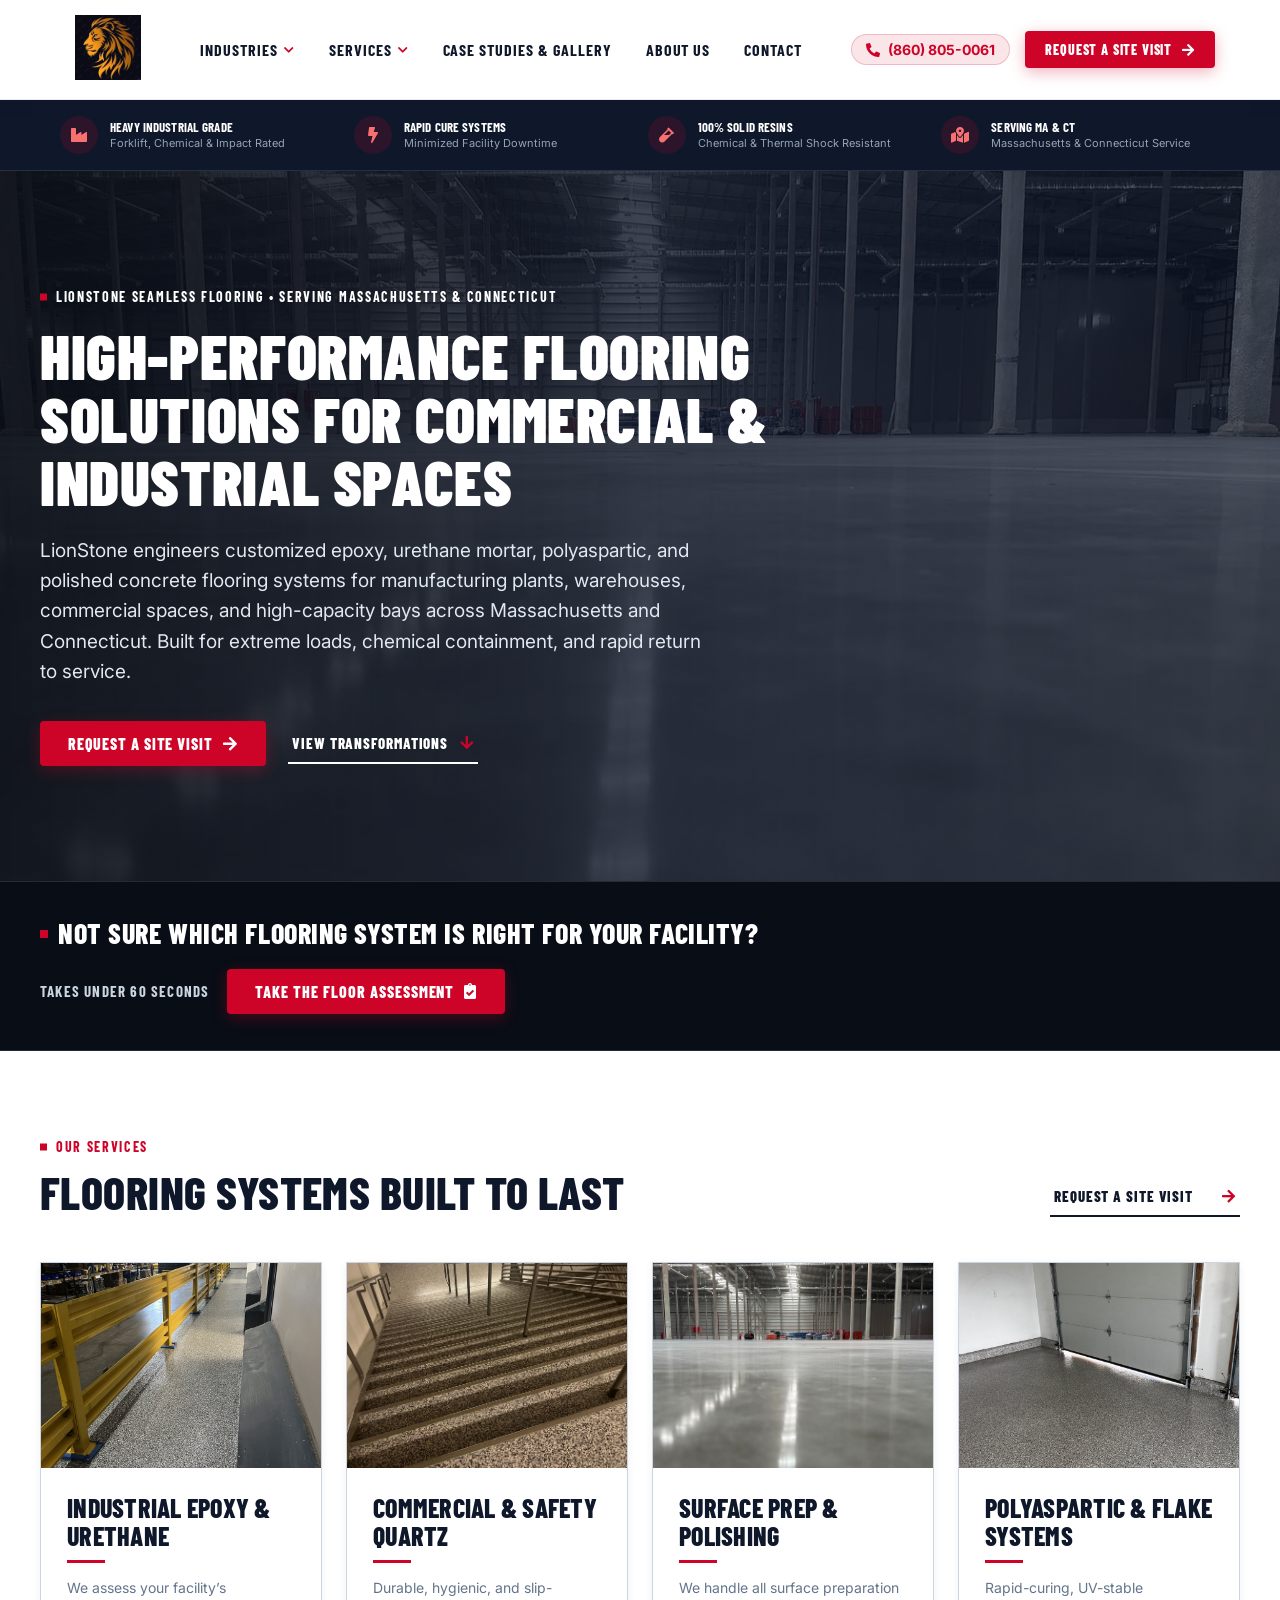
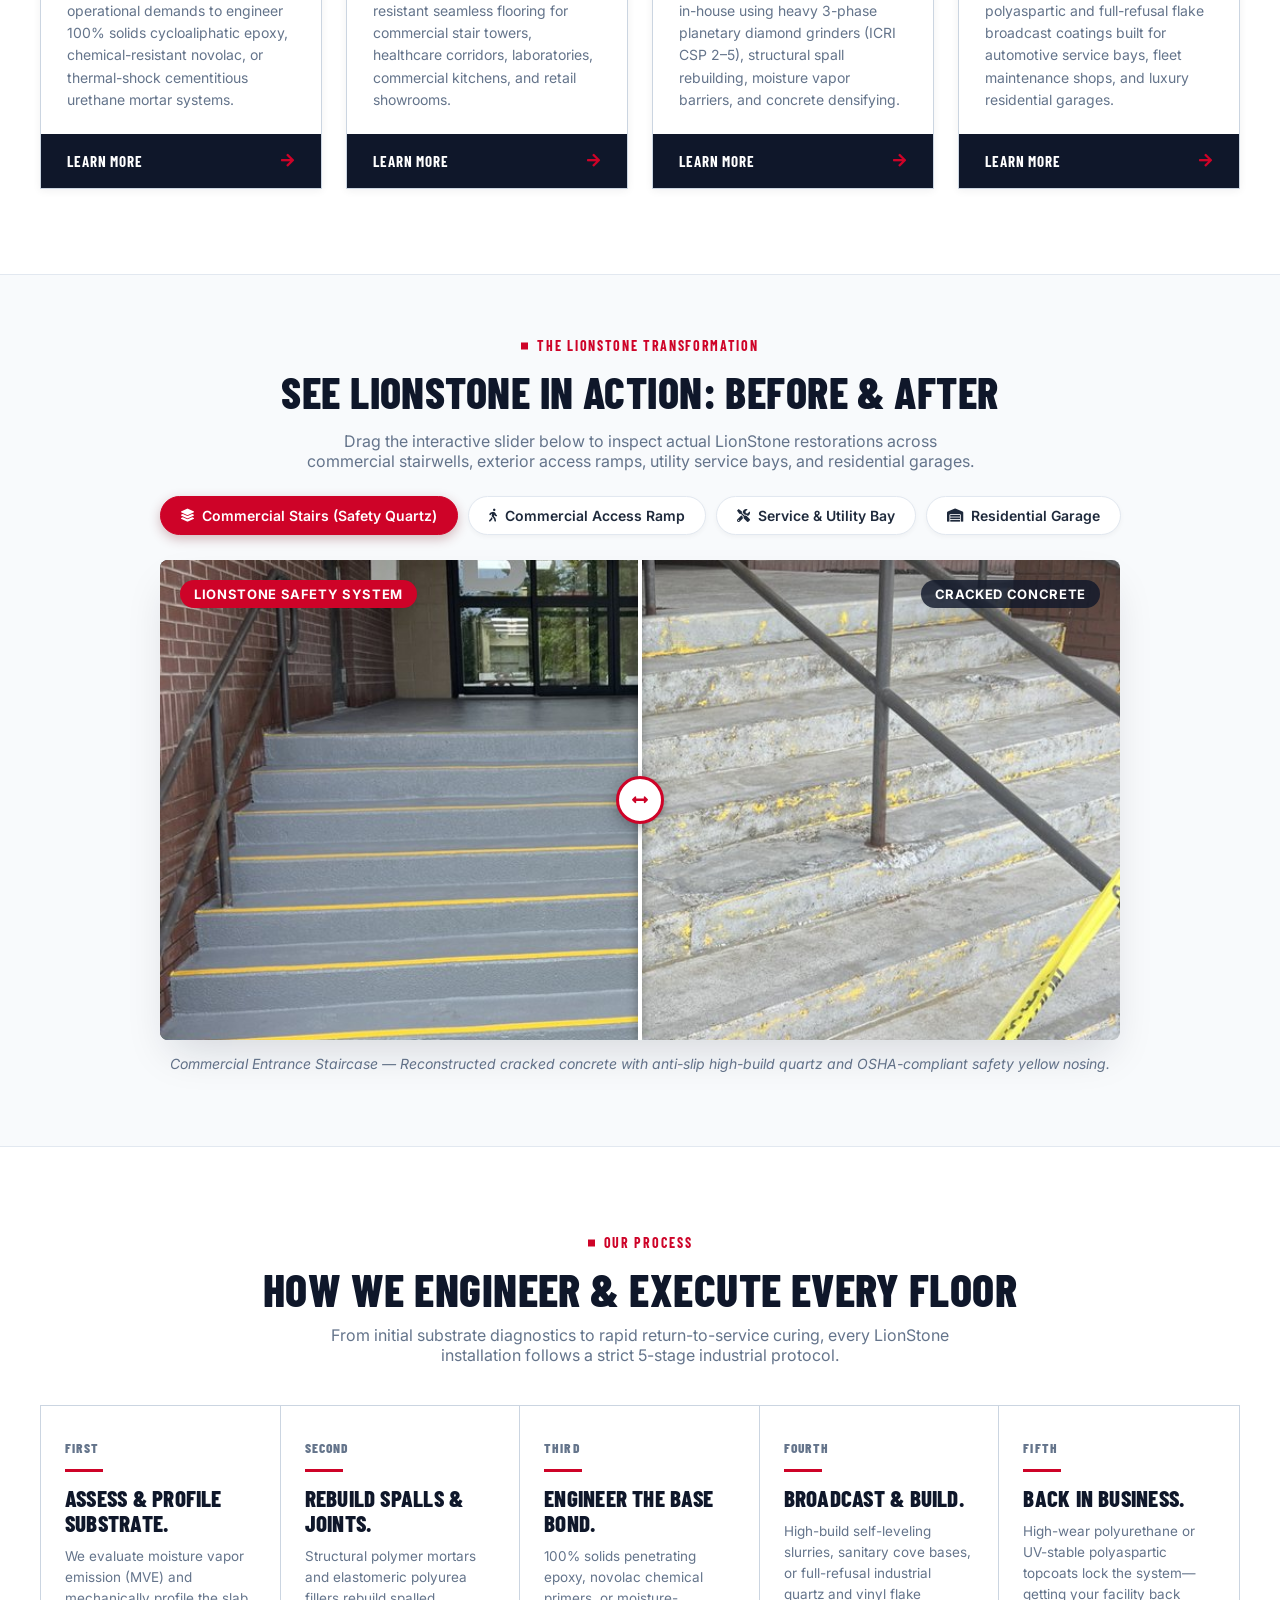
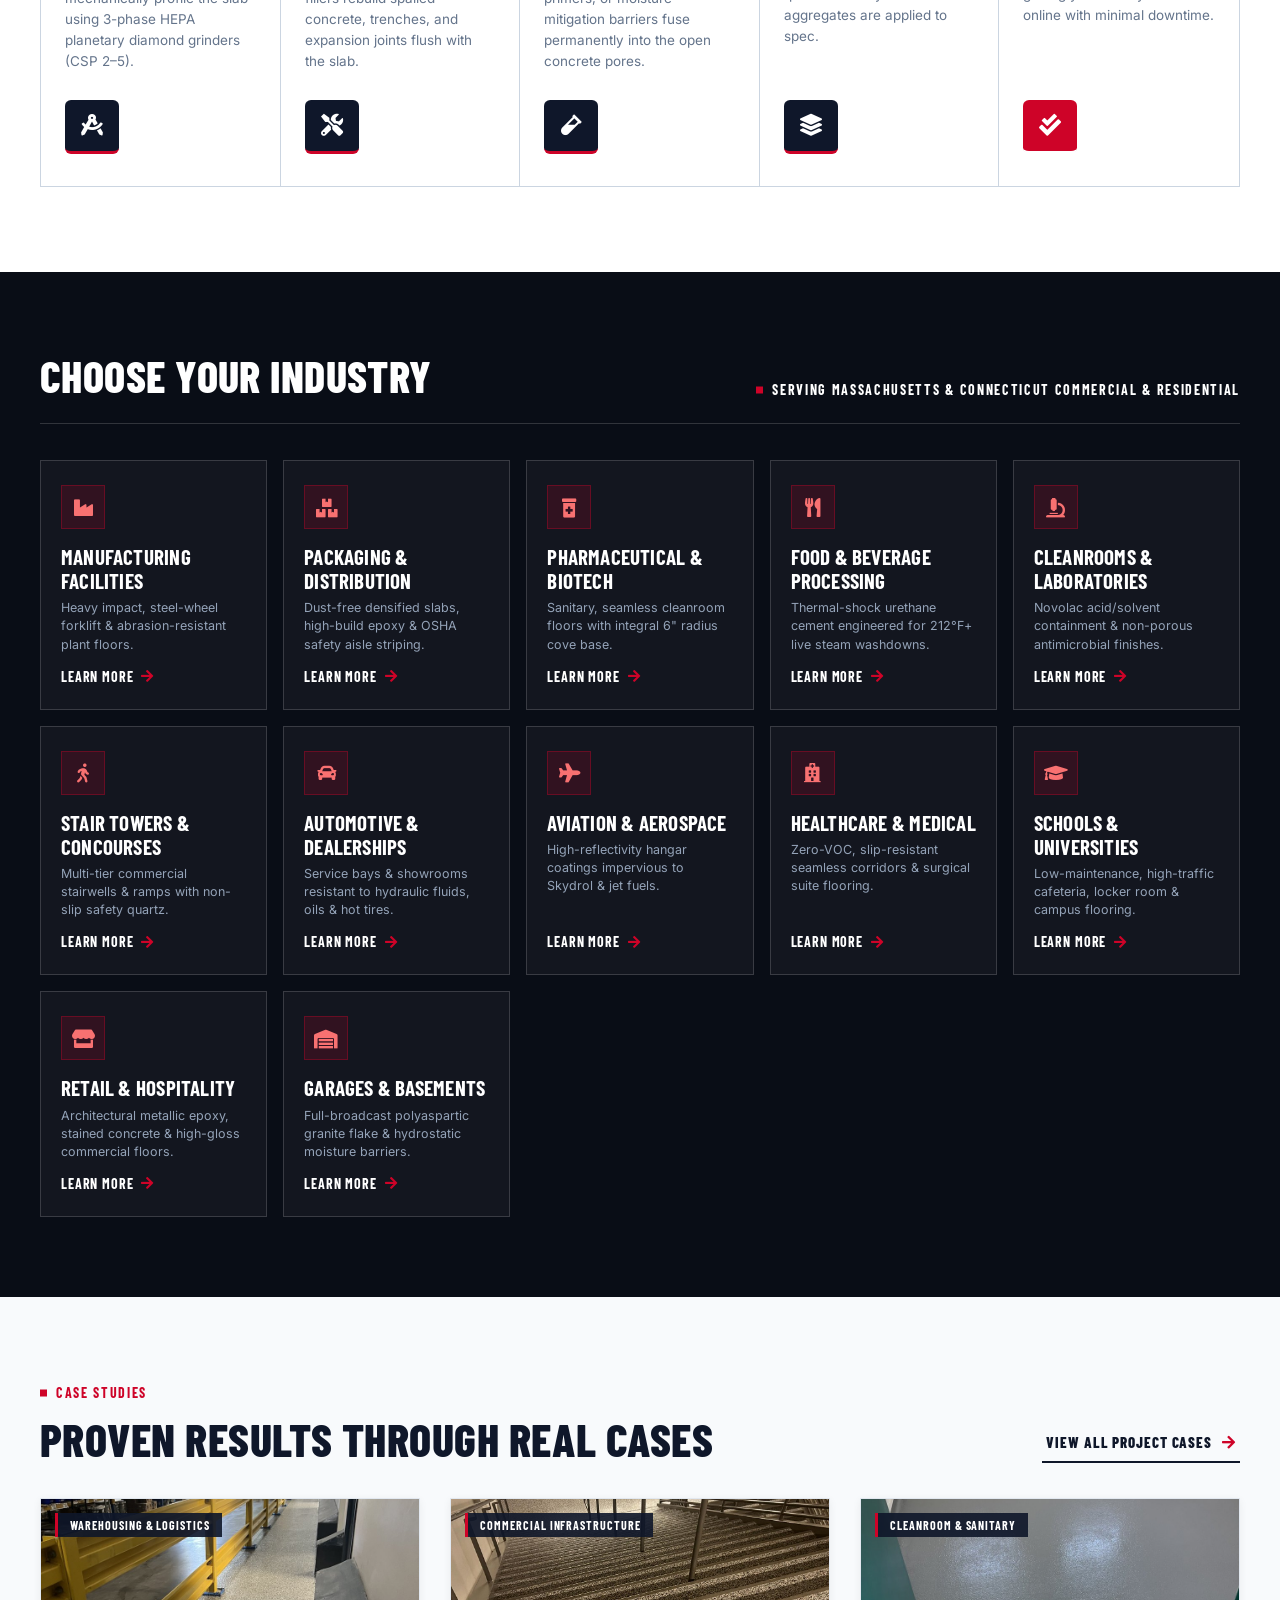
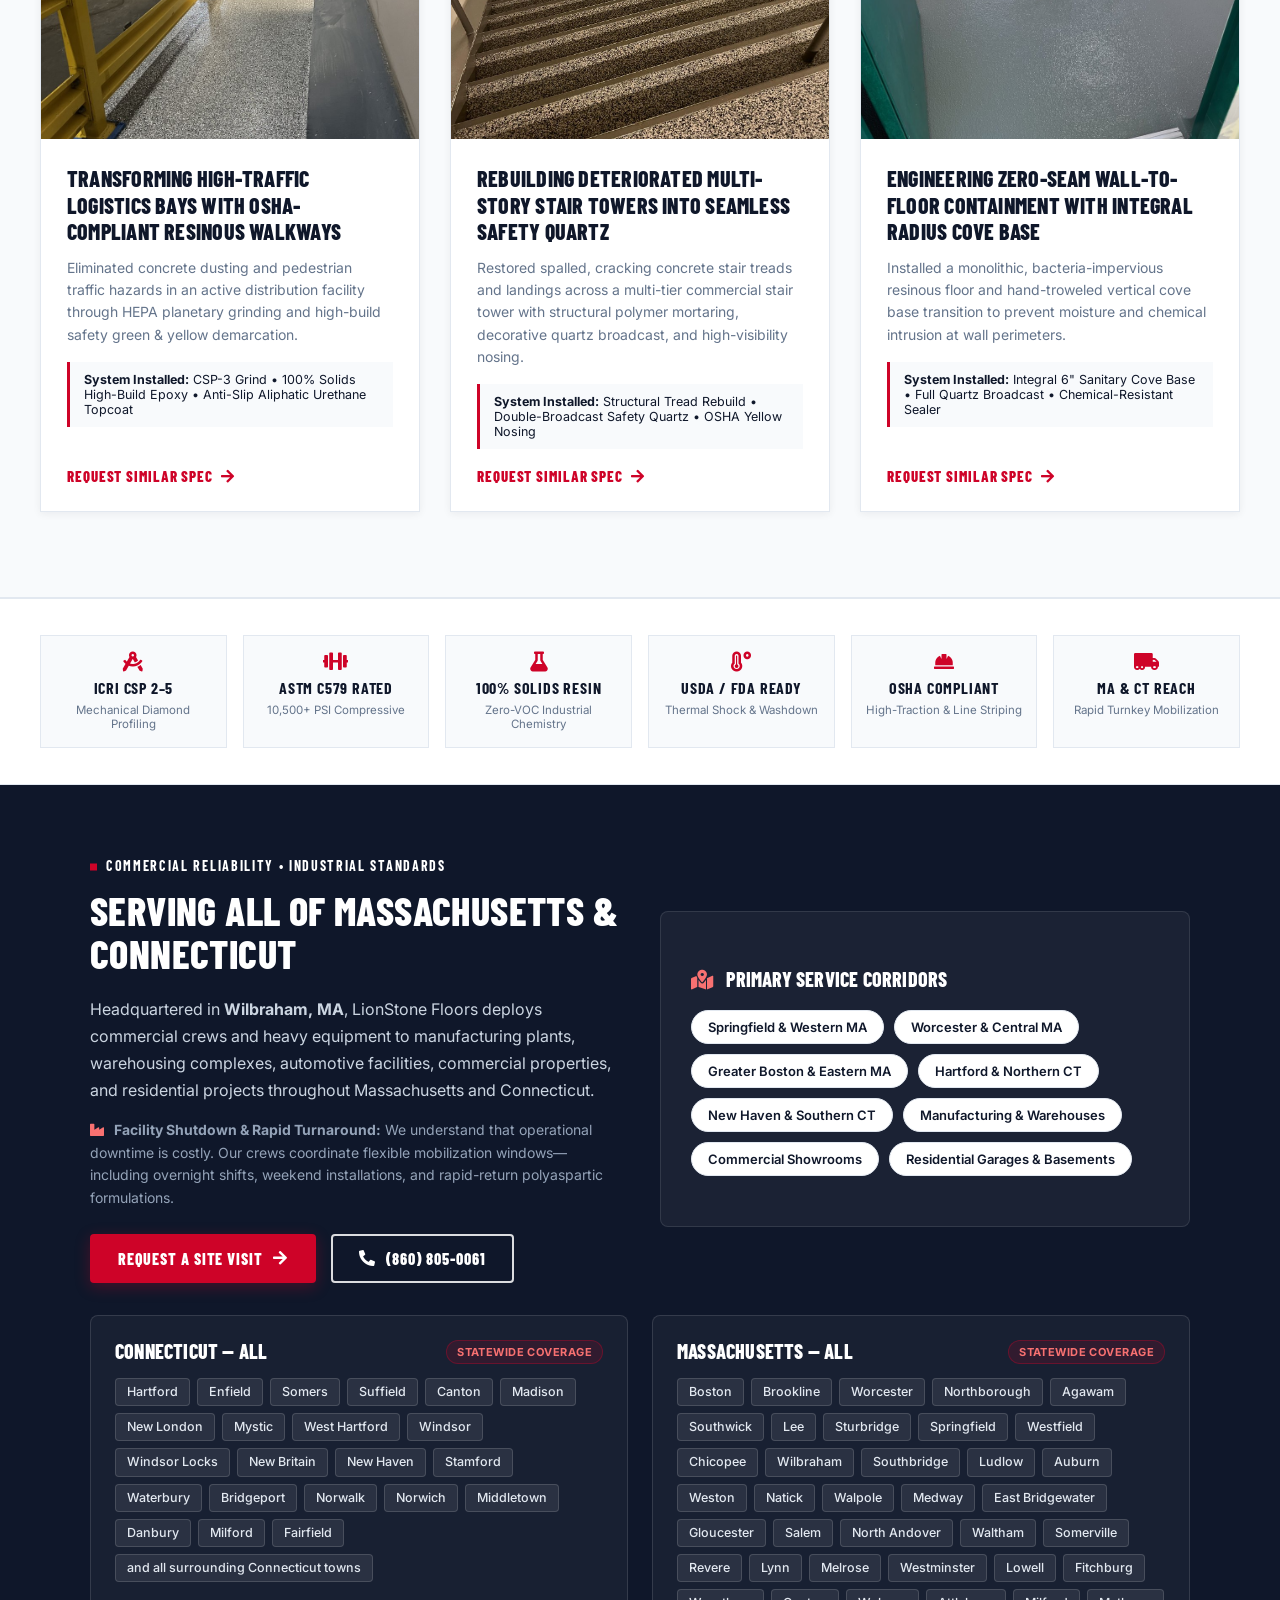
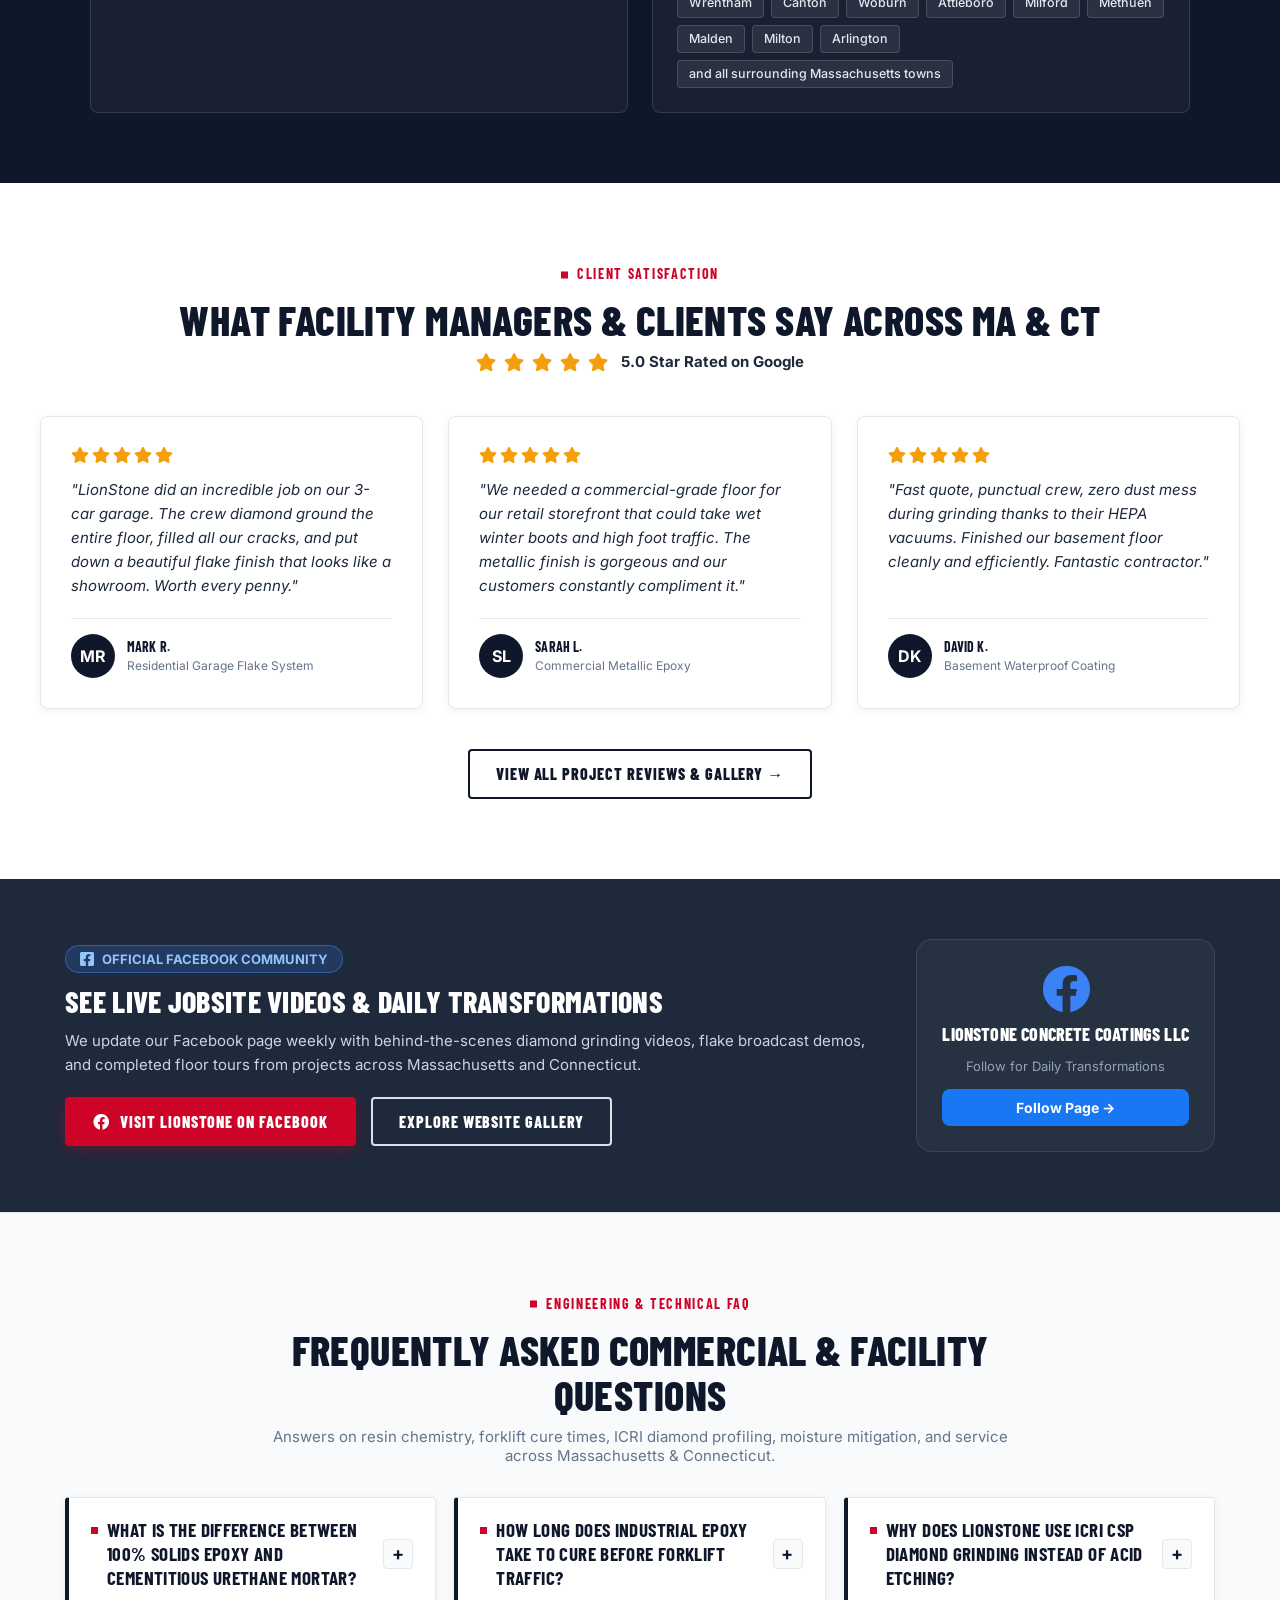
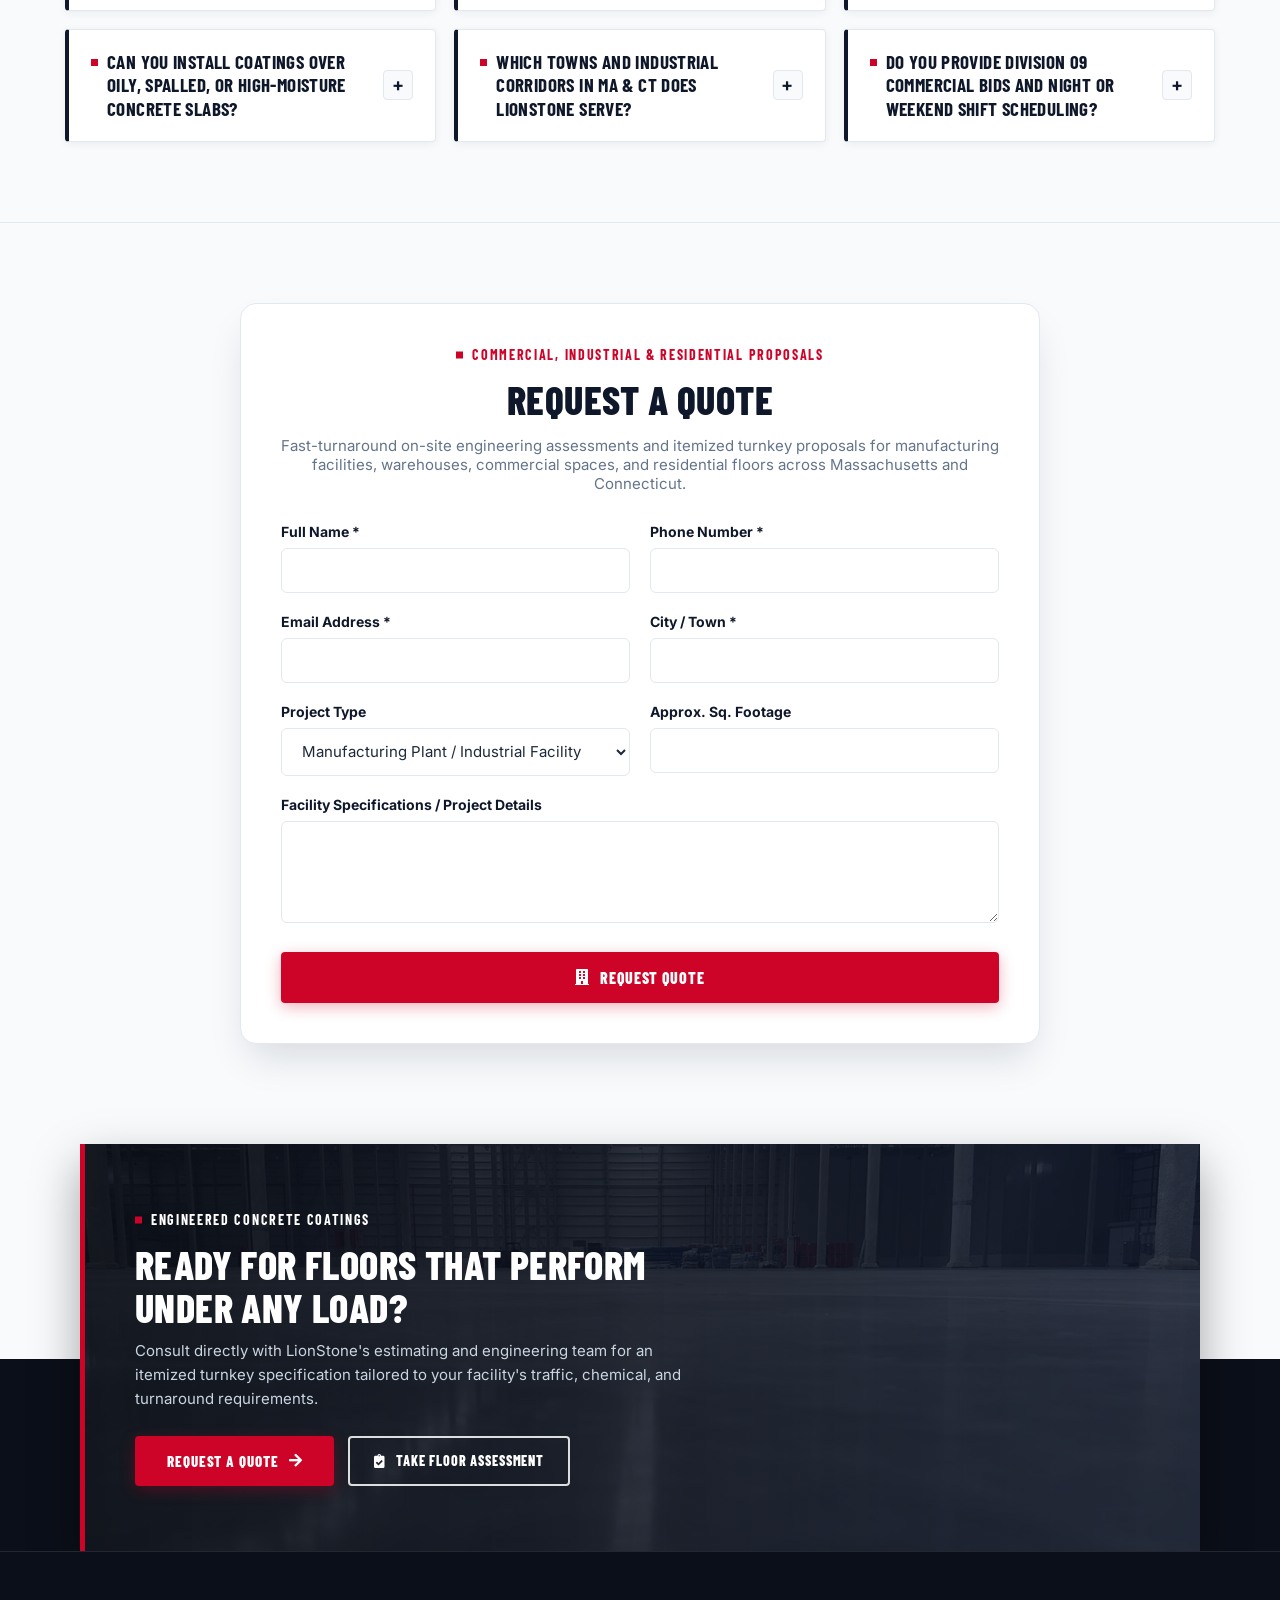
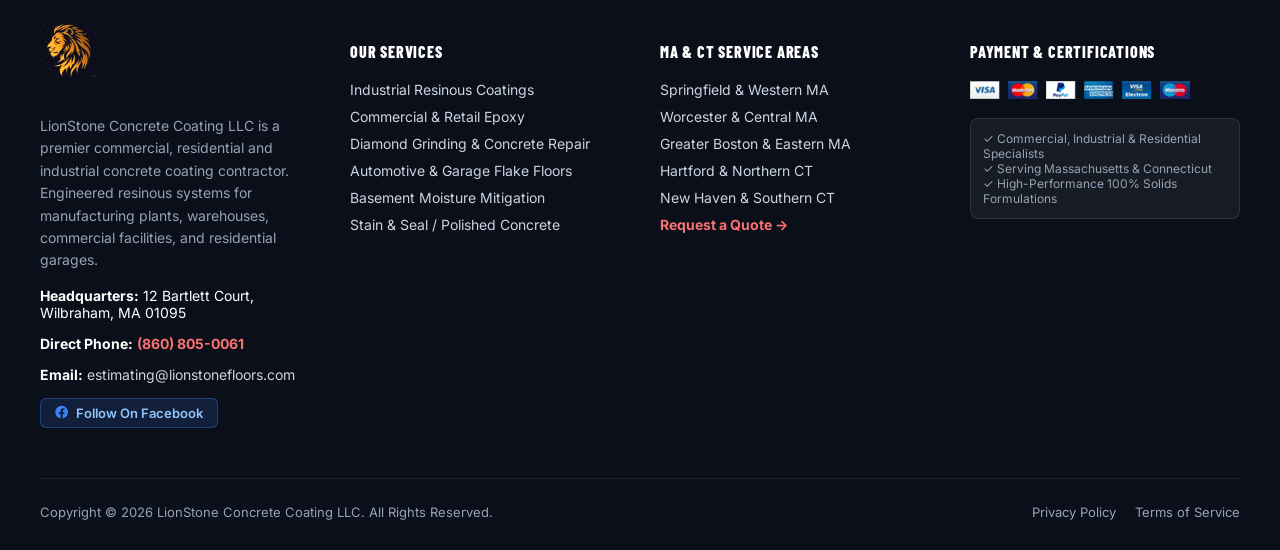
==== commit 0d73379b: "Fix Mobile Core Web Vitals LCP: remove 1.1MB legacy CSS, optimize hero/logo WebP, preload LCP images" ====
--- a/index.html
+++ b/index.html
@@ -2,10 +2,11 @@
 <html lang="en-US" prefix="og: https://ogp.me/ns#">
 <head>
     <meta charset="UTF-8">
-    <meta name="viewport" content="width=device-width, initial-scale=1.0, maximum-scale=1.0, user-scalable=no">
+    <meta name="viewport" content="width=device-width, initial-scale=1.0">
     <title>LionStone Floors | Commercial, Industrial &amp; Residential Concrete Coatings in MA &amp; CT</title>
     <meta name="description" content="LionStone Floors is a premier commercial, industrial, and residential concrete coating contractor serving Massachusetts & Connecticut. Engineered resinous systems for manufacturing plants, warehouses, commercial facilities, and residential garages." />
     <meta name="robots" content="follow, index, max-snippet:-1, max-video-preview:-1, max-image-preview:large" />
+    <meta name="msvalidate.01" content="898157D35D35F95627068F647C2C75D9" />
     <link rel="canonical" href="https://lionstonefloors.com/" />
     <link rel="alternate" type="text/plain" title="LLMs Information" href="https://lionstonefloors.com/llms.txt" />
     <meta property="og:locale" content="en_US" />
@@ -435,13 +436,21 @@
 }
     </script>
 
-    <!-- Stylesheets -->
-    <link rel="stylesheet" href="./assets/css/61231a27586d20893b3de5b08d22e234.css" />
-    <link rel="stylesheet" href="./assets/css/style.css" />
-    <link rel="stylesheet" href="./assets/css/customstyle.css?v=7" />
-    <link rel="stylesheet" href="https://cdnjs.cloudflare.com/ajax/libs/font-awesome/5.15.4/css/all.min.css" />
+    <!-- Preconnect & Critical Assets -->
+    <link rel="preconnect" href="https://fonts.googleapis.com" />
+    <link rel="preconnect" href="https://fonts.gstatic.com" crossorigin />
+    <link rel="preconnect" href="https://cdnjs.cloudflare.com" crossorigin />
+    <link rel="preload" as="image" href="./assets/images/hero-epoxy-3.webp" fetchpriority="high" />
+    <!-- Stylesheets (render-critical customstyle.css only; fonts & icons non-blocking) -->
+    <link rel="stylesheet" href="./assets/css/customstyle.css?v=8" />
+    <link rel="stylesheet" href="https://fonts.googleapis.com/css2?family=Barlow+Condensed:wght@600;700;800;900&family=Inter:wght@400;500;600;700;800&display=swap" media="print" onload="this.media='all'" />
+    <link rel="stylesheet" href="https://cdnjs.cloudflare.com/ajax/libs/font-awesome/5.15.4/css/all.min.css" media="print" onload="this.media='all'" />
+    <noscript>
+        <link rel="stylesheet" href="https://fonts.googleapis.com/css2?family=Barlow+Condensed:wght@600;700;800;900&family=Inter:wght@400;500;600;700;800&display=swap" />
+        <link rel="stylesheet" href="https://cdnjs.cloudflare.com/ajax/libs/font-awesome/5.15.4/css/all.min.css" />
+    </noscript>
     
-    <link rel="icon" href="./assets/images/1776804454505_LionStone-Logo-1.jpg" sizes="32x32" />
+    <link rel="icon" type="image/png" href="./assets/images/favicon-64.png" sizes="64x64" />
 
     <!-- Google tag (gtag.js) -->
     <script async src="https://www.googletagmanager.com/gtag/js?id=AW-17046742942"></script>
@@ -466,7 +475,7 @@
                 <div class="container" style="display: flex; justify-content: space-between; align-items: center; padding: 15px 25px;">
                     <div class="site-logo">
                         <a href="./index.html">
-                            <img src="./assets/images/1776804454505_LionStone-Logo.jpg" alt="LionStone Concrete Coatings Logo" style="max-height: 65px; object-fit: contain;" />
+                            <img src="./assets/images/logo-optimized.webp" alt="LionStone Concrete Coatings Logo" width="66" height="65" decoding="async" style="max-height: 65px; object-fit: contain;" />
                         </a>
                     </div>
 
@@ -622,7 +631,7 @@
     </section>
 
     <!-- Hero Section -->
-    <section class="hero-section" style="position: relative; background: linear-gradient(90deg, rgba(9, 13, 22, 0.92) 0%, rgba(15, 23, 42, 0.78) 60%, rgba(15, 23, 42, 0.68) 100%), url('./assets/images/Lionstone-Concrete-Coating-Epoxy-Flooring-new-england-3.jpg') center/cover no-repeat; padding: 115px 25px; color: #ffffff;">
+    <section class="hero-section" style="position: relative; background: linear-gradient(90deg, rgba(9, 13, 22, 0.92) 0%, rgba(15, 23, 42, 0.78) 60%, rgba(15, 23, 42, 0.68) 100%), url('./assets/images/hero-epoxy-3.webp') center/cover no-repeat; padding: 115px 25px; color: #ffffff;">
         <div class="container" style="max-width: 1200px; margin: 0 auto;">
             <div style="max-width: 760px;">
                 <span class="ls-eyebrow ls-eyebrow-light">LionStone Seamless Flooring • Serving Massachusetts &amp; Connecticut</span>
@@ -1486,7 +1495,7 @@
     <footer style="background: #0B0F19; color: #94A3B8; padding: 70px 20px 30px 20px; border-top: 1px solid rgba(255, 255, 255, 0.1);">
         <div class="container" style="max-width: 1200px; margin: 0 auto; display: grid; grid-template-columns: repeat(auto-fit, minmax(240px, 1fr)); gap: 40px; margin-bottom: 50px;">
             <div>
-                <img src="./assets/images/1776804454505_LionStone-Logo.jpg" alt="LionStone Concrete Coatings" style="max-height: 55px; margin-bottom: 20px; filter: brightness(1.2);" />
+                <img src="./assets/images/logo-optimized.webp" alt="LionStone Concrete Coatings" width="56" height="55" loading="lazy" decoding="async" style="max-height: 55px; margin-bottom: 20px; filter: brightness(1.2);" />
                 <p style="font-size: 14px; line-height: 1.6; color: #94A3B8;">
                     LionStone Concrete Coating LLC is a premier commercial, residential and industrial concrete coating contractor. Engineered resinous systems for manufacturing plants, warehouses, commercial facilities, and residential garages.
                 </p>
@@ -1551,8 +1560,7 @@
 </div>
 
 <!-- Scripts -->
-<script src="./assets/js/jquery.min.js"></script>
-<script src="./assets/js/interactive_features.js?v=4"></script>
-<script src="./assets/js/form_handler.js?v=3"></script>
+<script src="./assets/js/interactive_features.js?v=4" defer></script>
+<script src="./assets/js/form_handler.js?v=3" defer></script>
 </body>
 </html>
--- a/assets/css/customstyle.css
+++ b/assets/css/customstyle.css
@@ -1,8 +1,6 @@
 /* ==========================================================================
    LionStone Floors - Luxury Architectural Design System & Component Library
    ========================================================================== */
-
-@import url('https://fonts.googleapis.com/css2?family=Barlow+Condensed:wght@600;700;800;900&family=Inter:wght@400;500;600;700;800&display=swap');
 
 :root {
     --ls-primary: #0F172A;        /* Deep Slate Onyx */
@@ -60,6 +58,16 @@
     color: var(--ls-primary);
 }
 
+/* Base Helpers (replaces unused legacy theme defaults) */
+img { max-width: 100%; height: auto; }
+a { color: inherit; text-decoration: none; }
+button, input, select, textarea { font-family: inherit; }
+.website-wrapper { position: relative; background-color: #FFFFFF; }
+.container { width: 100%; max-width: 1200px; margin-left: auto; margin-right: auto; }
+.whb-row { transition: background-color 0.2s ease; }
+.site-logo { max-height: inherit; padding-inline: 10px; }
+.site-logo a { display: inline-flex; align-items: center; }
+
 /* Signature Architectural Square-Dot Eyebrow */
 .ls-eyebrow {
     position: relative;
@@ -1813,7 +1821,7 @@
 .ls-prefooter-card {
     max-width: 1120px;
     margin: 0 auto;
-    background: linear-gradient(90deg, rgba(9, 13, 22, 0.92) 0%, rgba(15, 23, 42, 0.82) 100%), url('../images/Lionstone-Concrete-Coating-Epoxy-Flooring-new-england-3.jpg') center/cover no-repeat;
+    background: linear-gradient(90deg, rgba(9, 13, 22, 0.92) 0%, rgba(15, 23, 42, 0.82) 100%), url('../images/hero-epoxy-3.webp') center/cover no-repeat;
     padding: 65px 50px;
     display: flex;
     align-items: center;
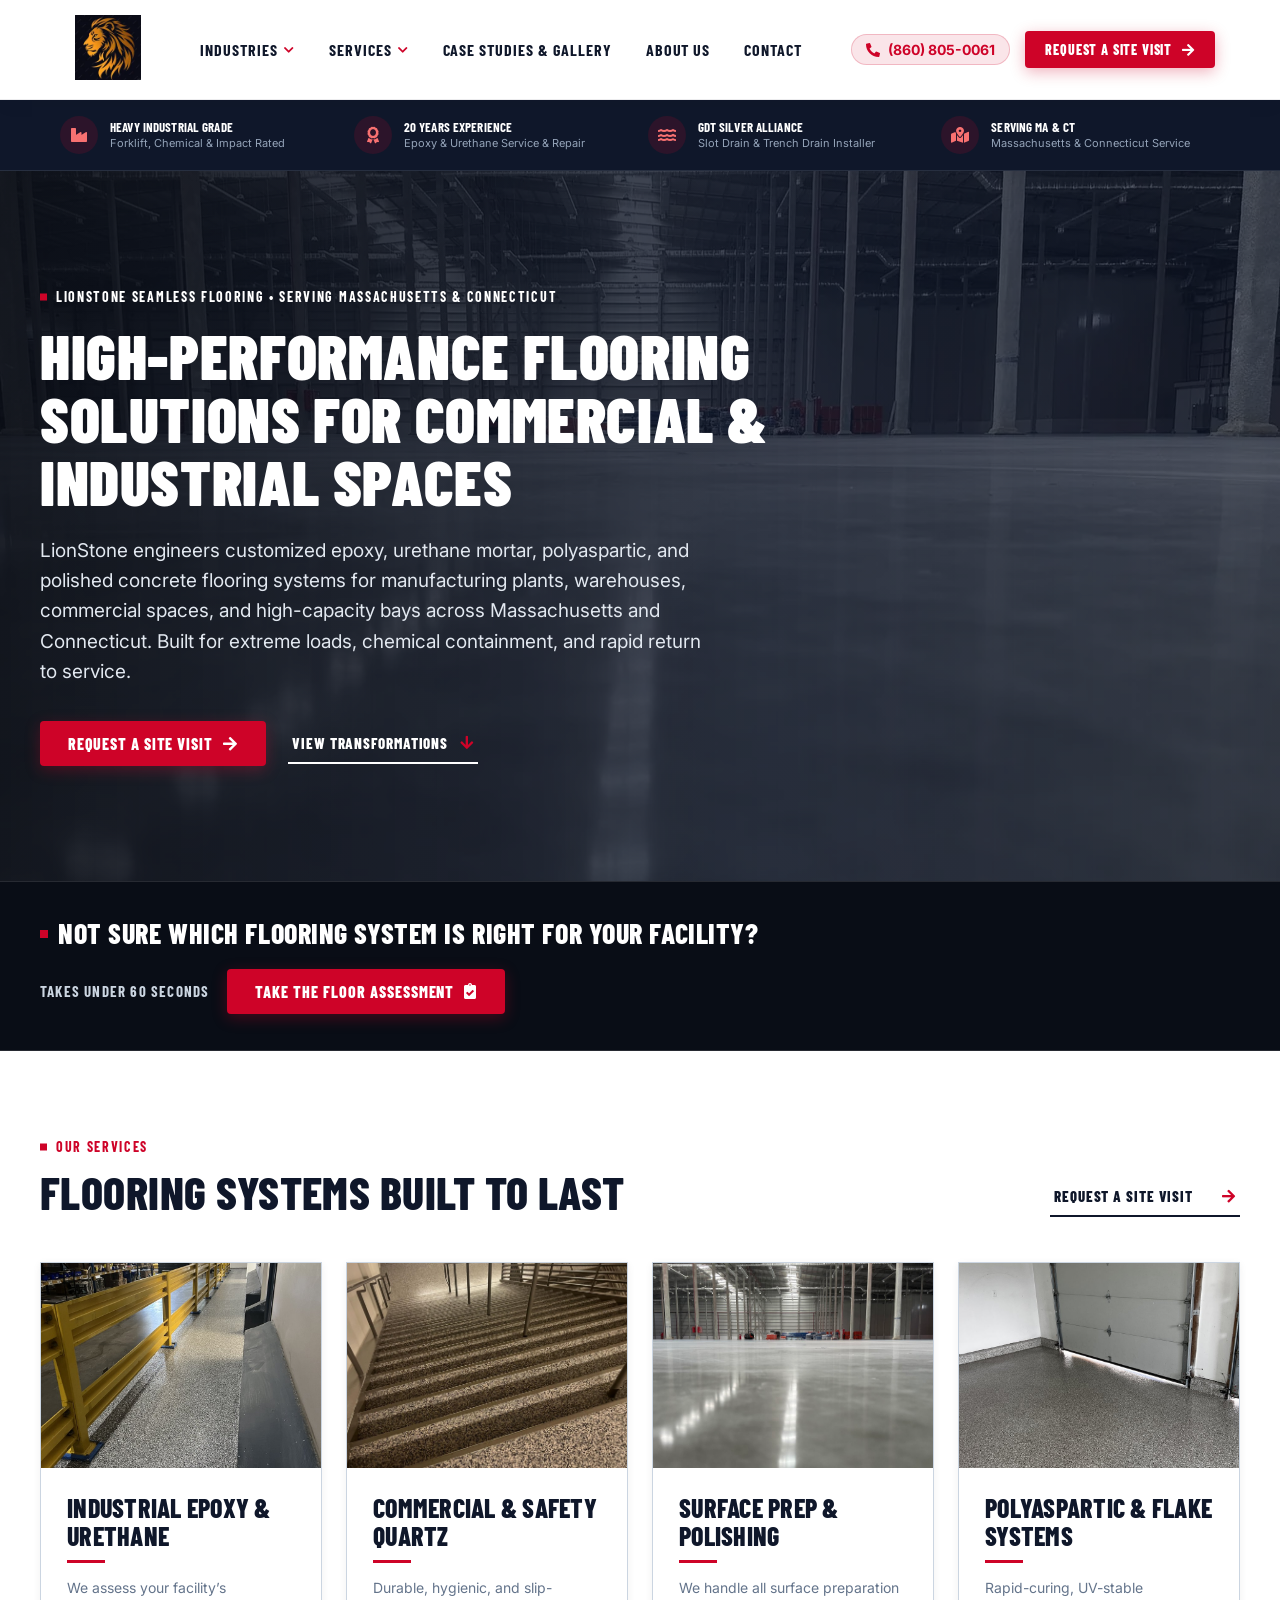
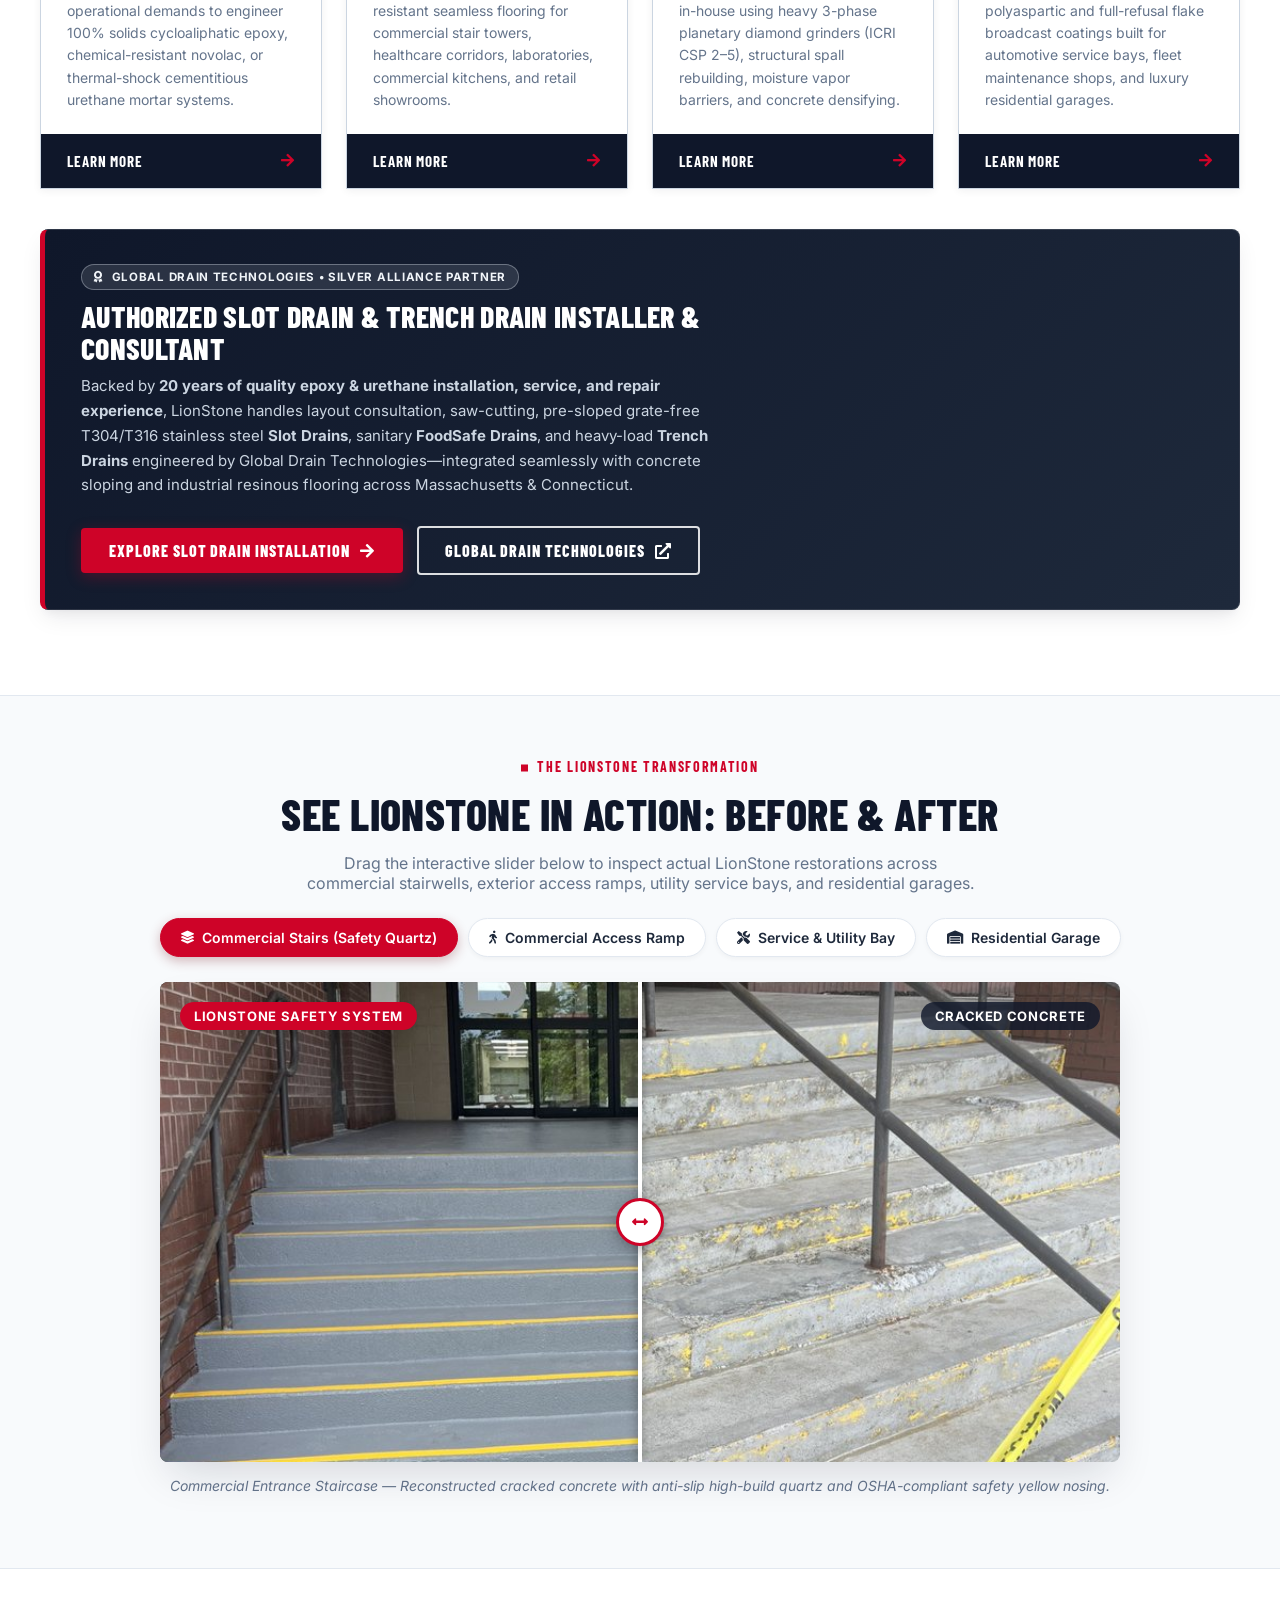
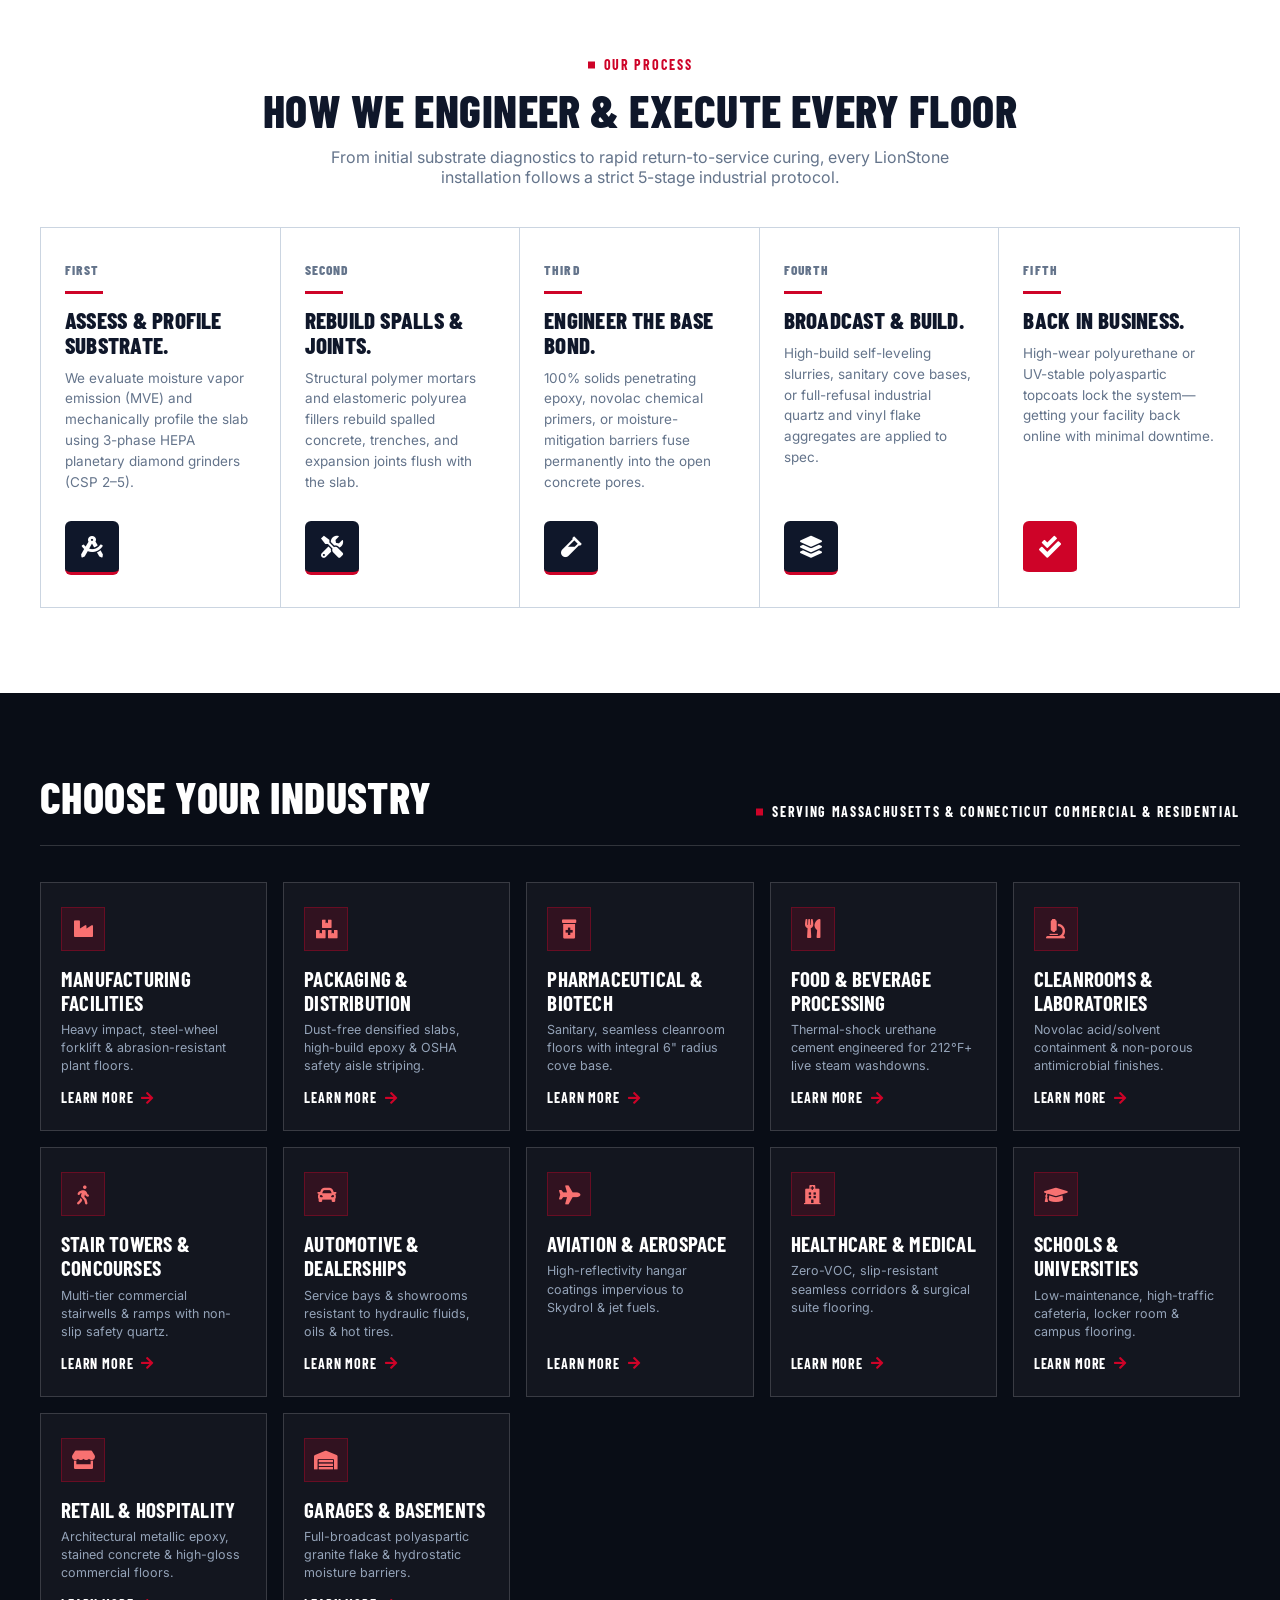
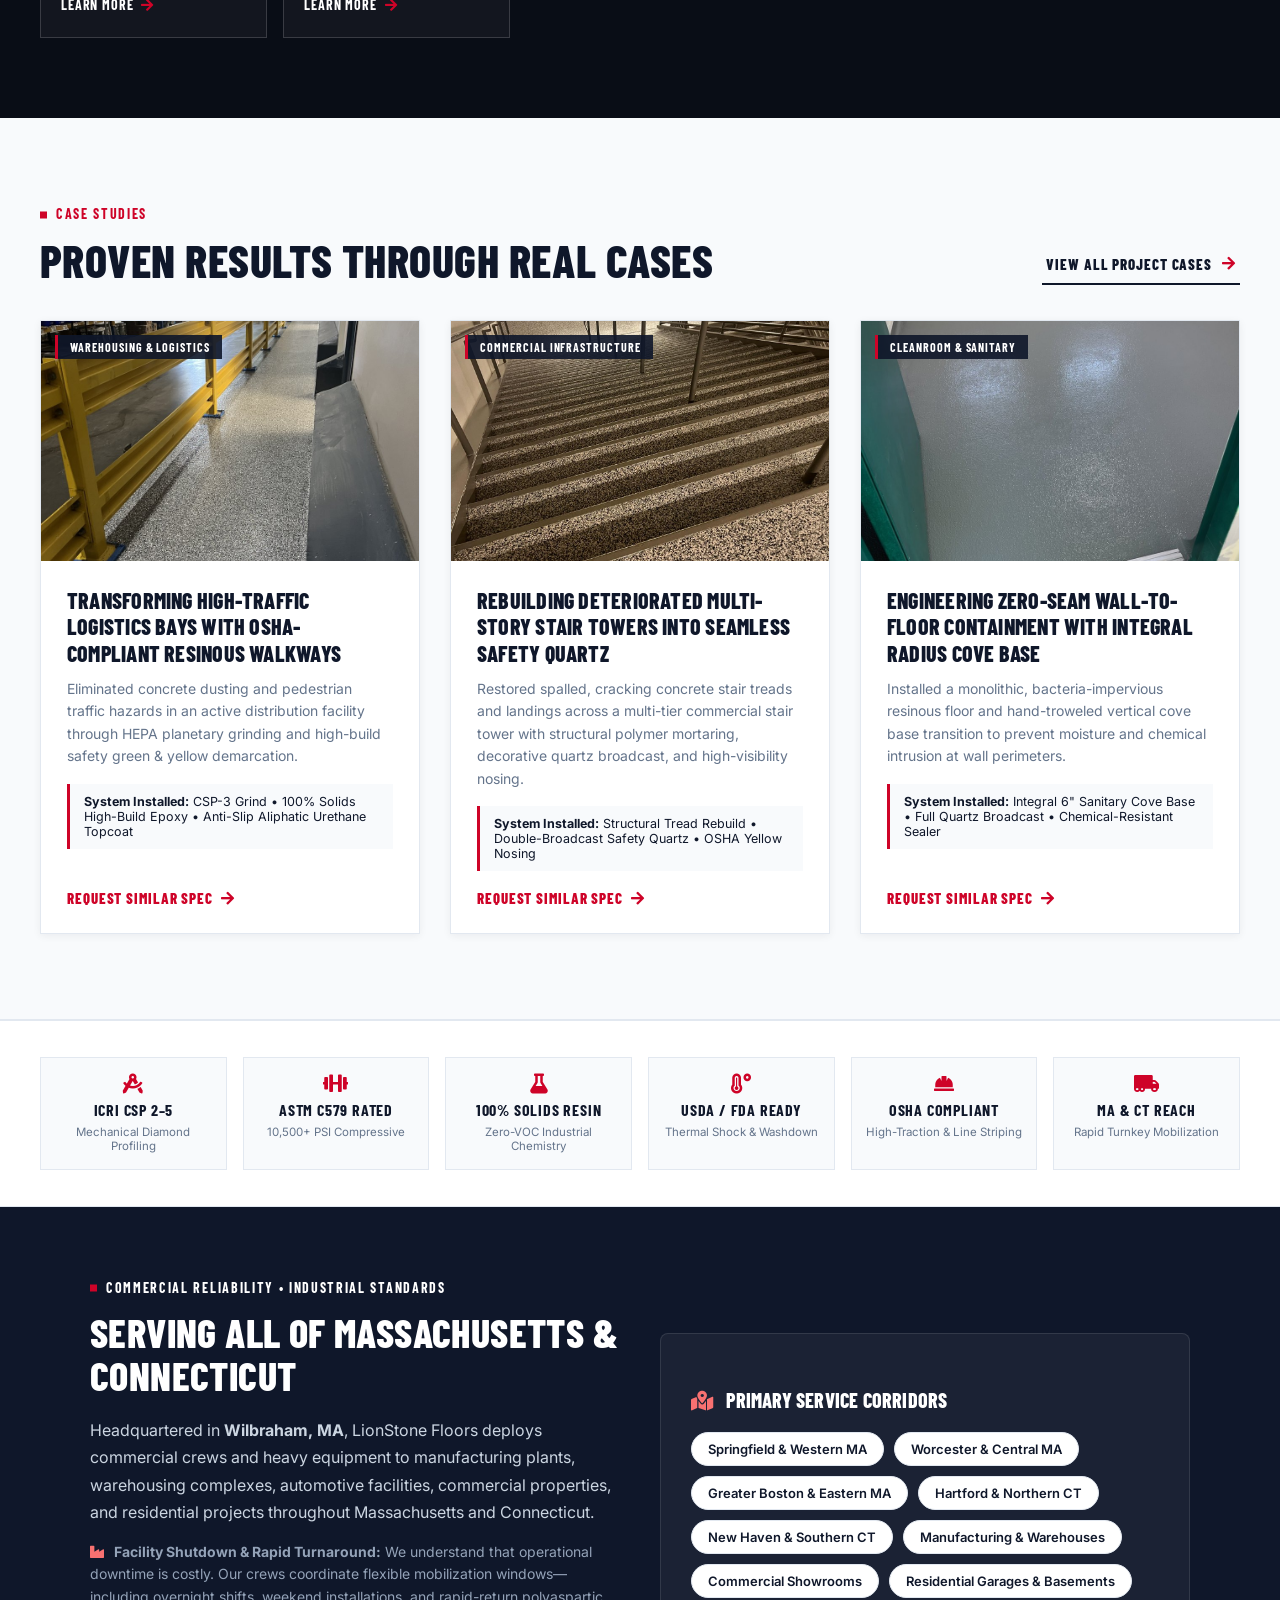
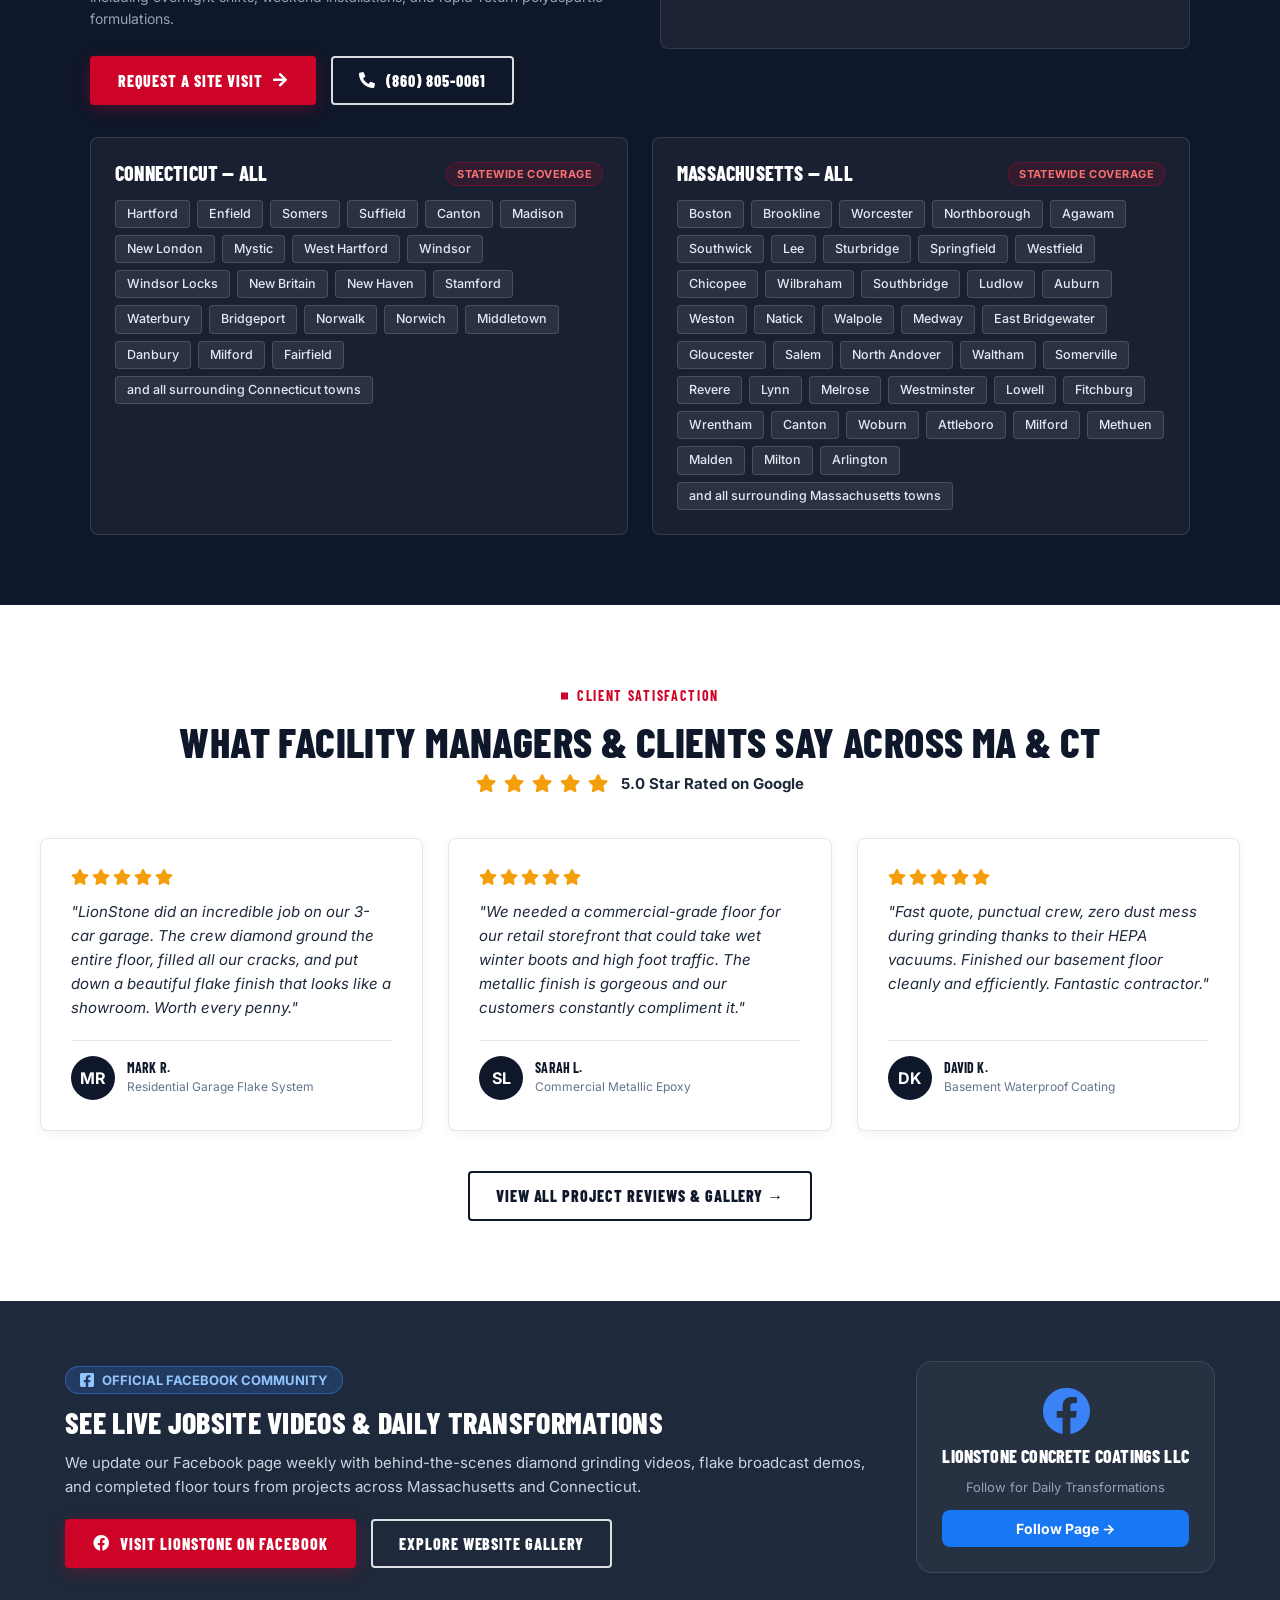
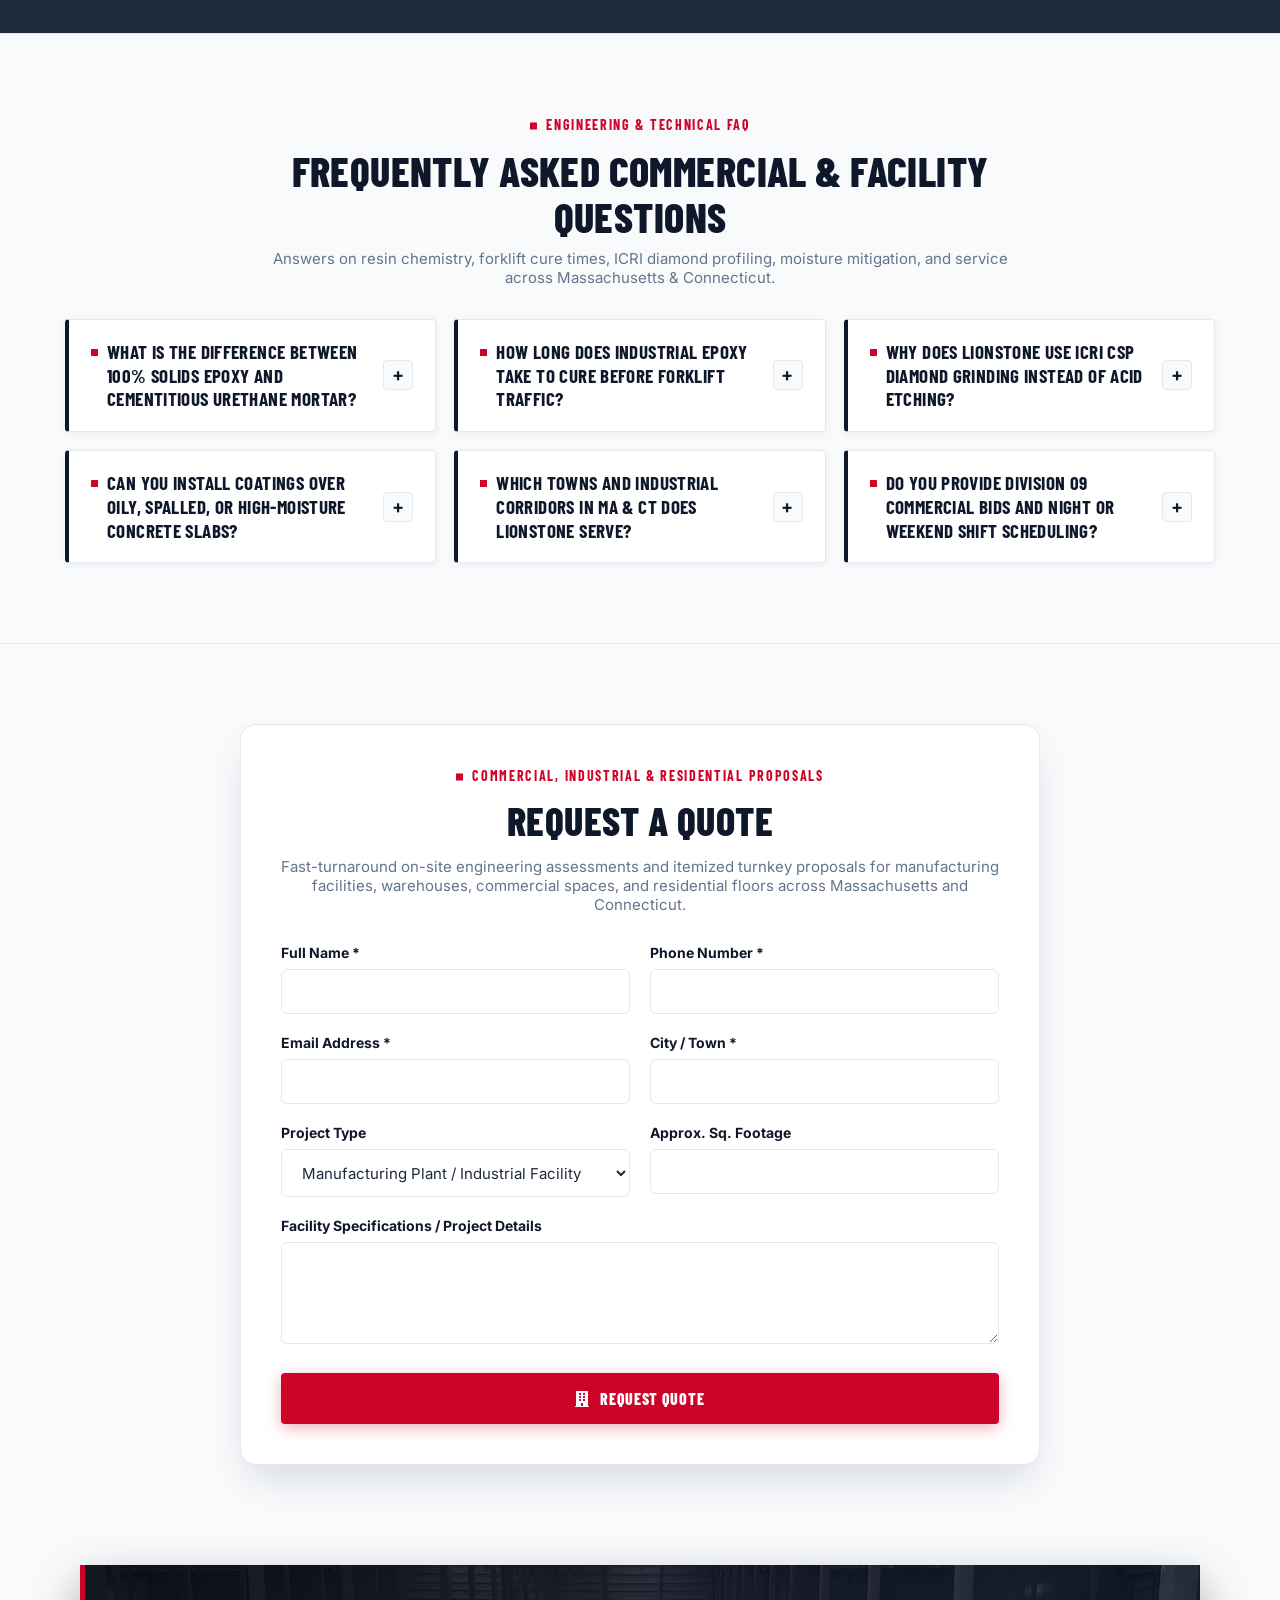
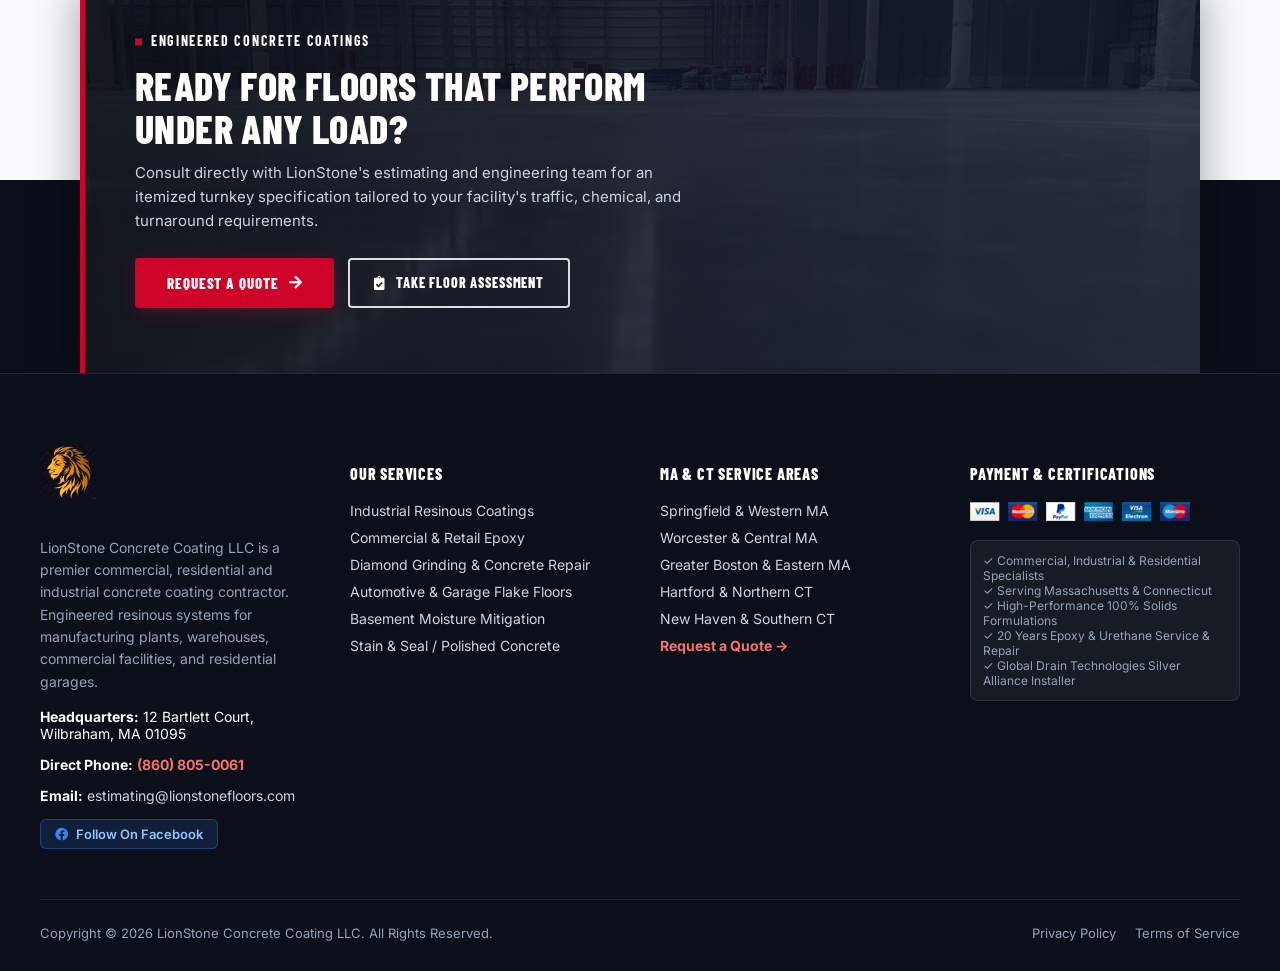
==== commit 240cc1c9: "Add Global Drain Technologies Silver Alliance Slot Drain services and 20 years experience credential" ====
--- a/index.html
+++ b/index.html
@@ -28,7 +28,7 @@
   "url": "https://lionstonefloors.com/",
   "logo": "https://lionstonefloors.com/assets/images/1776804454505_LionStone-Logo.jpg",
   "image": "https://lionstonefloors.com/assets/images/Lionstone-Concrete-Coating-Epoxy-Flooring-new-england-7.jpg",
-  "description": "Premier epoxy, polyaspartic, and resinous concrete coating specialist providing commercial, industrial, and residential service across all of Massachusetts and Connecticut.",
+  "description": "Premier epoxy, polyaspartic, and resinous concrete coating specialist with 20 years of quality epoxy & urethane installation, service, and repair experience and authorized Global Drain Technologies Silver Alliance Slot Drain installer and consultant serving all of Massachusetts and Connecticut.",
   "telephone": "+1-860-805-0061",
   "email": "estimating@lionstonefloors.com",
   "address": {
@@ -372,9 +372,17 @@
           "@type": "Service",
           "name": "Polished, Stained & Densified Concrete"
         }
+      },
+      {
+        "@type": "Offer",
+        "itemOffered": {
+          "@type": "Service",
+          "name": "Global Drain Technologies Slot Drain, FoodSafe Drain & Trench Drain Installation"
+        }
       }
     ]
-  }
+  },
+  "award": "Global Drain Technologies — Silver Alliance Slot Drain Installer and Consultant"
 }
     </script>
 
@@ -442,7 +450,7 @@
     <link rel="preconnect" href="https://cdnjs.cloudflare.com" crossorigin />
     <link rel="preload" as="image" href="./assets/images/hero-epoxy-3.webp" fetchpriority="high" />
     <!-- Stylesheets (render-critical customstyle.css only; fonts & icons non-blocking) -->
-    <link rel="stylesheet" href="./assets/css/customstyle.css?v=8" />
+    <link rel="stylesheet" href="./assets/css/customstyle.css?v=9" />
     <link rel="stylesheet" href="https://fonts.googleapis.com/css2?family=Barlow+Condensed:wght@600;700;800;900&family=Inter:wght@400;500;600;700;800&display=swap" media="print" onload="this.media='all'" />
     <link rel="stylesheet" href="https://cdnjs.cloudflare.com/ajax/libs/font-awesome/5.15.4/css/all.min.css" media="print" onload="this.media='all'" />
     <noscript>
@@ -569,6 +577,7 @@
                                 <li><a href="./services.html#stain-seal-concrete">Planetary Diamond Grinding (CSP 2–5)</a></li>
                                 <li><a href="./services.html#concrete-coatings">Moisture Vapor Mitigation Barriers</a></li>
                                 <li><a href="./services.html#stain-seal-concrete">Spall, Trench &amp; Joint Remediation</a></li>
+                                <li><a href="./services.html#slot-drains">Slot Drains &amp; Trench Drains (GDT Silver Alliance)</a></li>
                                 <li><a href="./services.html#stain-seal-concrete">Polished, Stained &amp; Densified Concrete</a></li>
                             </ul>
                         </div>
@@ -607,17 +616,17 @@
                 </div>
             </div>
             <div class="trust-badge-item">
-                <div class="trust-badge-icon"><i class="fas fa-bolt"></i></div>
+                <div class="trust-badge-icon"><i class="fas fa-award"></i></div>
                 <div class="trust-badge-text">
-                    <h5>Rapid Cure Systems</h5>
-                    <p>Minimized Facility Downtime</p>
+                    <h5>20 Years Experience</h5>
+                    <p>Epoxy &amp; Urethane Service &amp; Repair</p>
                 </div>
             </div>
             <div class="trust-badge-item">
-                <div class="trust-badge-icon"><i class="fas fa-vial"></i></div>
+                <div class="trust-badge-icon"><i class="fas fa-water"></i></div>
                 <div class="trust-badge-text">
-                    <h5>100% Solid Resins</h5>
-                    <p>Chemical & Thermal Shock Resistant</p>
+                    <h5>GDT Silver Alliance</h5>
+                    <p>Slot Drain &amp; Trench Drain Installer</p>
                 </div>
             </div>
             <div class="trust-badge-item">
@@ -756,6 +765,21 @@
                     <a href="./services.html#residential-garage" class="ls-arch-card-footer">
                         <span>Learn More</span> <i class="fas fa-arrow-right"></i>
                     </a>
+                </div>
+            </div>
+
+            <!-- Global Drain Technologies Silver Alliance Banner -->
+            <div class="ls-gdt-banner">
+                <div style="max-width: 660px;">
+                    <span class="ls-gdt-badge"><i class="fas fa-award"></i> Global Drain Technologies &bull; Silver Alliance Partner</span>
+                    <h3 style="color: #FFFFFF; font-size: 30px; margin: 0 0 10px 0;">Authorized Slot Drain &amp; Trench Drain Installer &amp; Consultant</h3>
+                    <p style="color: #CBD5E1; font-size: 15px; line-height: 1.65; margin: 0;">
+                        Backed by <strong>20 years of quality epoxy &amp; urethane installation, service, and repair experience</strong>, LionStone handles layout consultation, saw-cutting, pre-sloped grate-free T304/T316 stainless steel <strong>Slot Drains</strong>, sanitary <strong>FoodSafe Drains</strong>, and heavy-load <strong>Trench Drains</strong> engineered by Global Drain Technologies—integrated seamlessly with concrete sloping and industrial resinous flooring across Massachusetts &amp; Connecticut.
+                    </p>
+                </div>
+                <div class="ls-gdt-actions">
+                    <a href="./services.html#slot-drains" class="btn-ls-primary">Explore Slot Drain Installation <i class="fas fa-arrow-right"></i></a>
+                    <a href="https://globaldraintech.com/" target="_blank" rel="noopener noreferrer" class="btn-ls-secondary">Global Drain Technologies <i class="fas fa-external-link-alt"></i></a>
                 </div>
             </div>
         </div>
@@ -1441,6 +1465,7 @@
                             <option value="Warehouse / Logistics">Warehouse & Logistics Center</option>
                             <option value="Commercial Facility">Commercial Showroom / Retail Space</option>
                             <option value="Food & Beverage / Cleanroom">Sanitary / Cleanroom / Food Prep</option>
+                            <option value="Slot Drain & Trench Drain Installation">Slot Drain &amp; Trench Drain Installation (Global Drain Tech)</option>
                             <option value="Stairwell / Walkway Safety">Commercial Stair Tower / Walkway</option>
                             <option value="Concrete Repair / Grinding">Planetary Grinding & Slab Repair</option>
                             <option value="Automotive / Fleet Bays">Automotive / Fleet Bay / Workshop</option>
@@ -1541,7 +1566,9 @@
                 <div style="background: rgba(255, 255, 255, 0.05); padding: 12px; border-radius: 8px; border: 1px solid rgba(255, 255, 255, 0.1); font-size: 12px; color: #94A3B8;">
                     ✓ Commercial, Industrial &amp; Residential Specialists<br />
                     ✓ Serving Massachusetts &amp; Connecticut<br />
-                    ✓ High-Performance 100% Solids Formulations
+                    ✓ High-Performance 100% Solids Formulations<br />
+                    ✓ 20 Years Epoxy &amp; Urethane Service &amp; Repair<br />
+                    ✓ Global Drain Technologies Silver Alliance Installer
                 </div>
             </div>
         </div>
--- a/assets/css/customstyle.css
+++ b/assets/css/customstyle.css
@@ -2119,3 +2119,51 @@
         padding: 18px;
     }
 }
+
+/* ==========================================================================
+   Global Drain Technologies Silver Alliance Banner
+   ========================================================================== */
+.ls-gdt-banner {
+    background: linear-gradient(135deg, #0F172A 0%, #1E293B 100%);
+    border: 1px solid rgba(255, 255, 255, 0.12);
+    border-left: 5px solid var(--ls-accent);
+    border-radius: 8px;
+    padding: 34px 36px;
+    margin-top: 40px;
+    color: #FFFFFF;
+    display: flex;
+    align-items: center;
+    justify-content: space-between;
+    gap: 28px;
+    flex-wrap: wrap;
+    box-shadow: var(--ls-shadow-md);
+}
+
+.ls-gdt-badge {
+    display: inline-flex;
+    align-items: center;
+    gap: 8px;
+    background: rgba(226, 232, 240, 0.12);
+    border: 1px solid rgba(226, 232, 240, 0.35);
+    color: #F1F5F9;
+    padding: 5px 12px;
+    border-radius: 999px;
+    font-size: 11.5px;
+    font-weight: 700;
+    letter-spacing: 0.06em;
+    text-transform: uppercase;
+    margin-bottom: 10px;
+}
+
+.ls-gdt-actions {
+    display: flex;
+    align-items: center;
+    gap: 14px;
+    flex-wrap: wrap;
+}
+
+@media (max-width: 600px) {
+    .ls-gdt-banner {
+        padding: 24px 20px;
+    }
+}
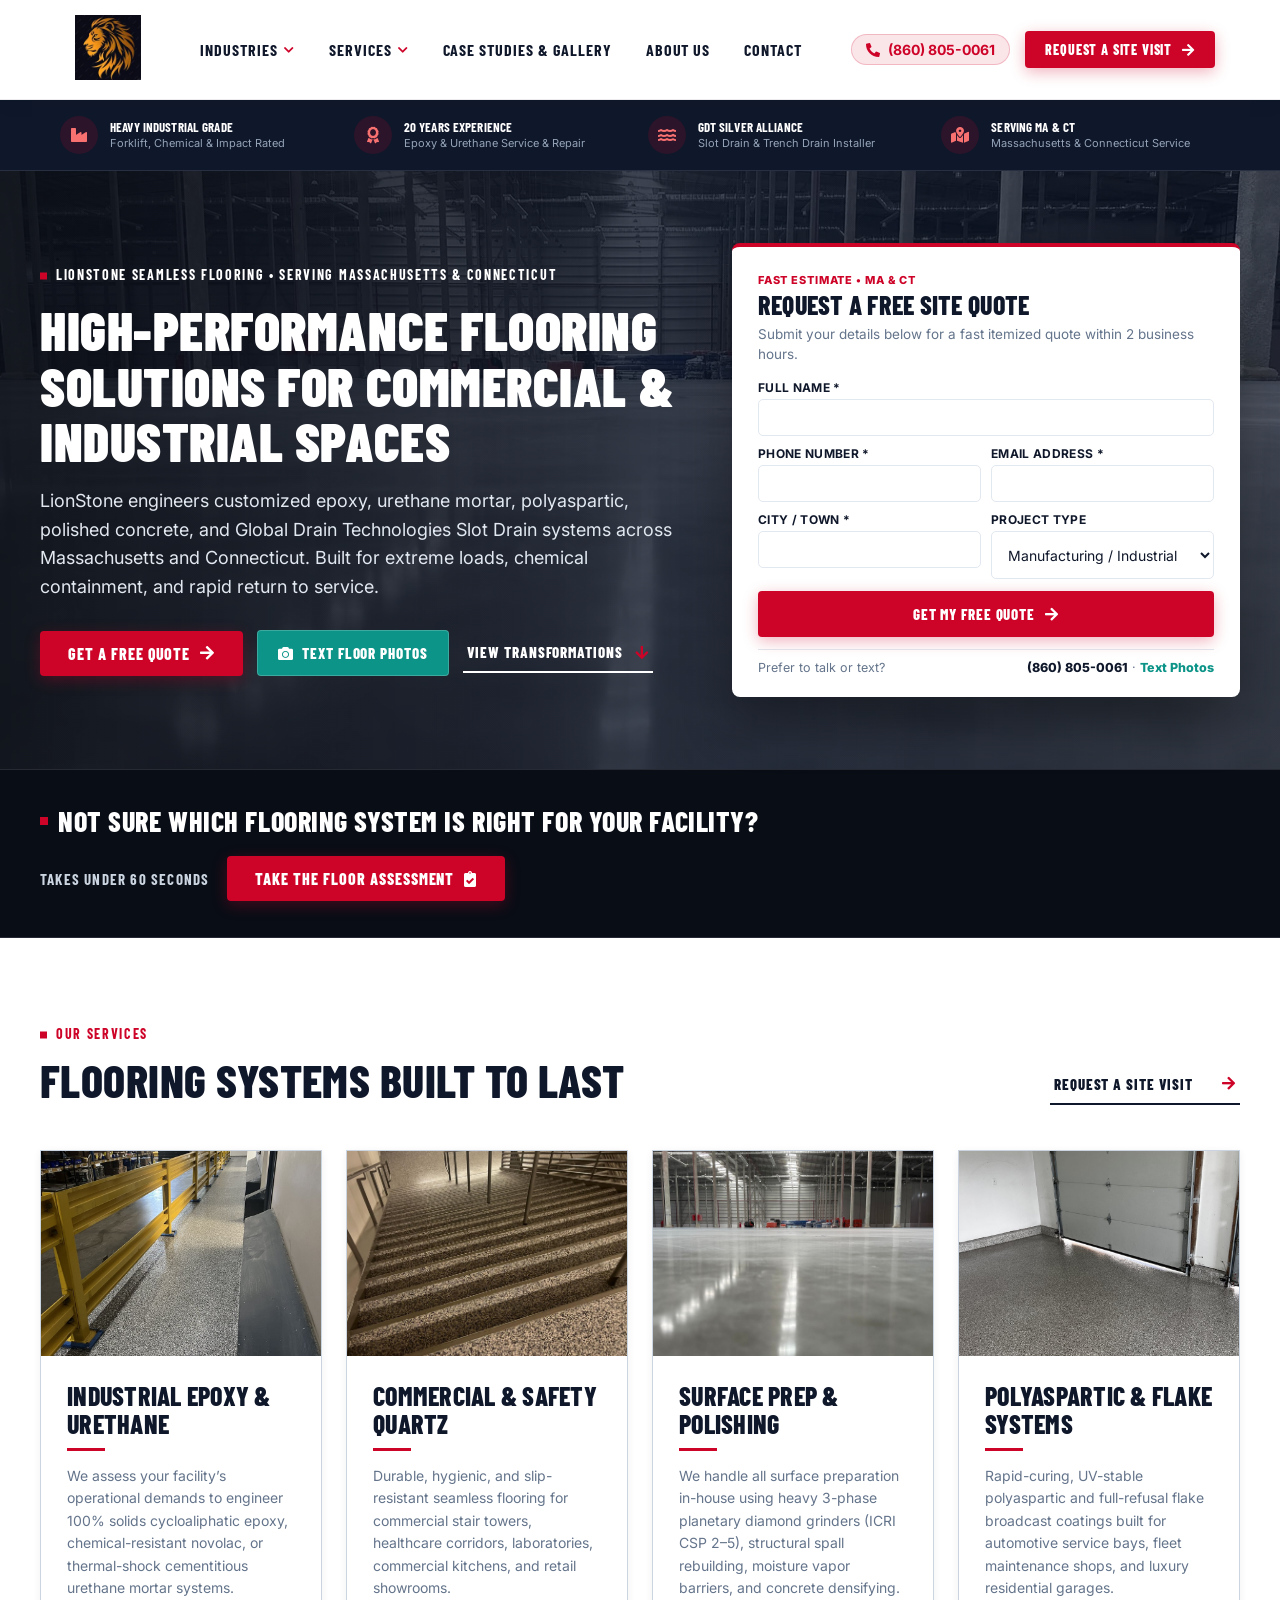
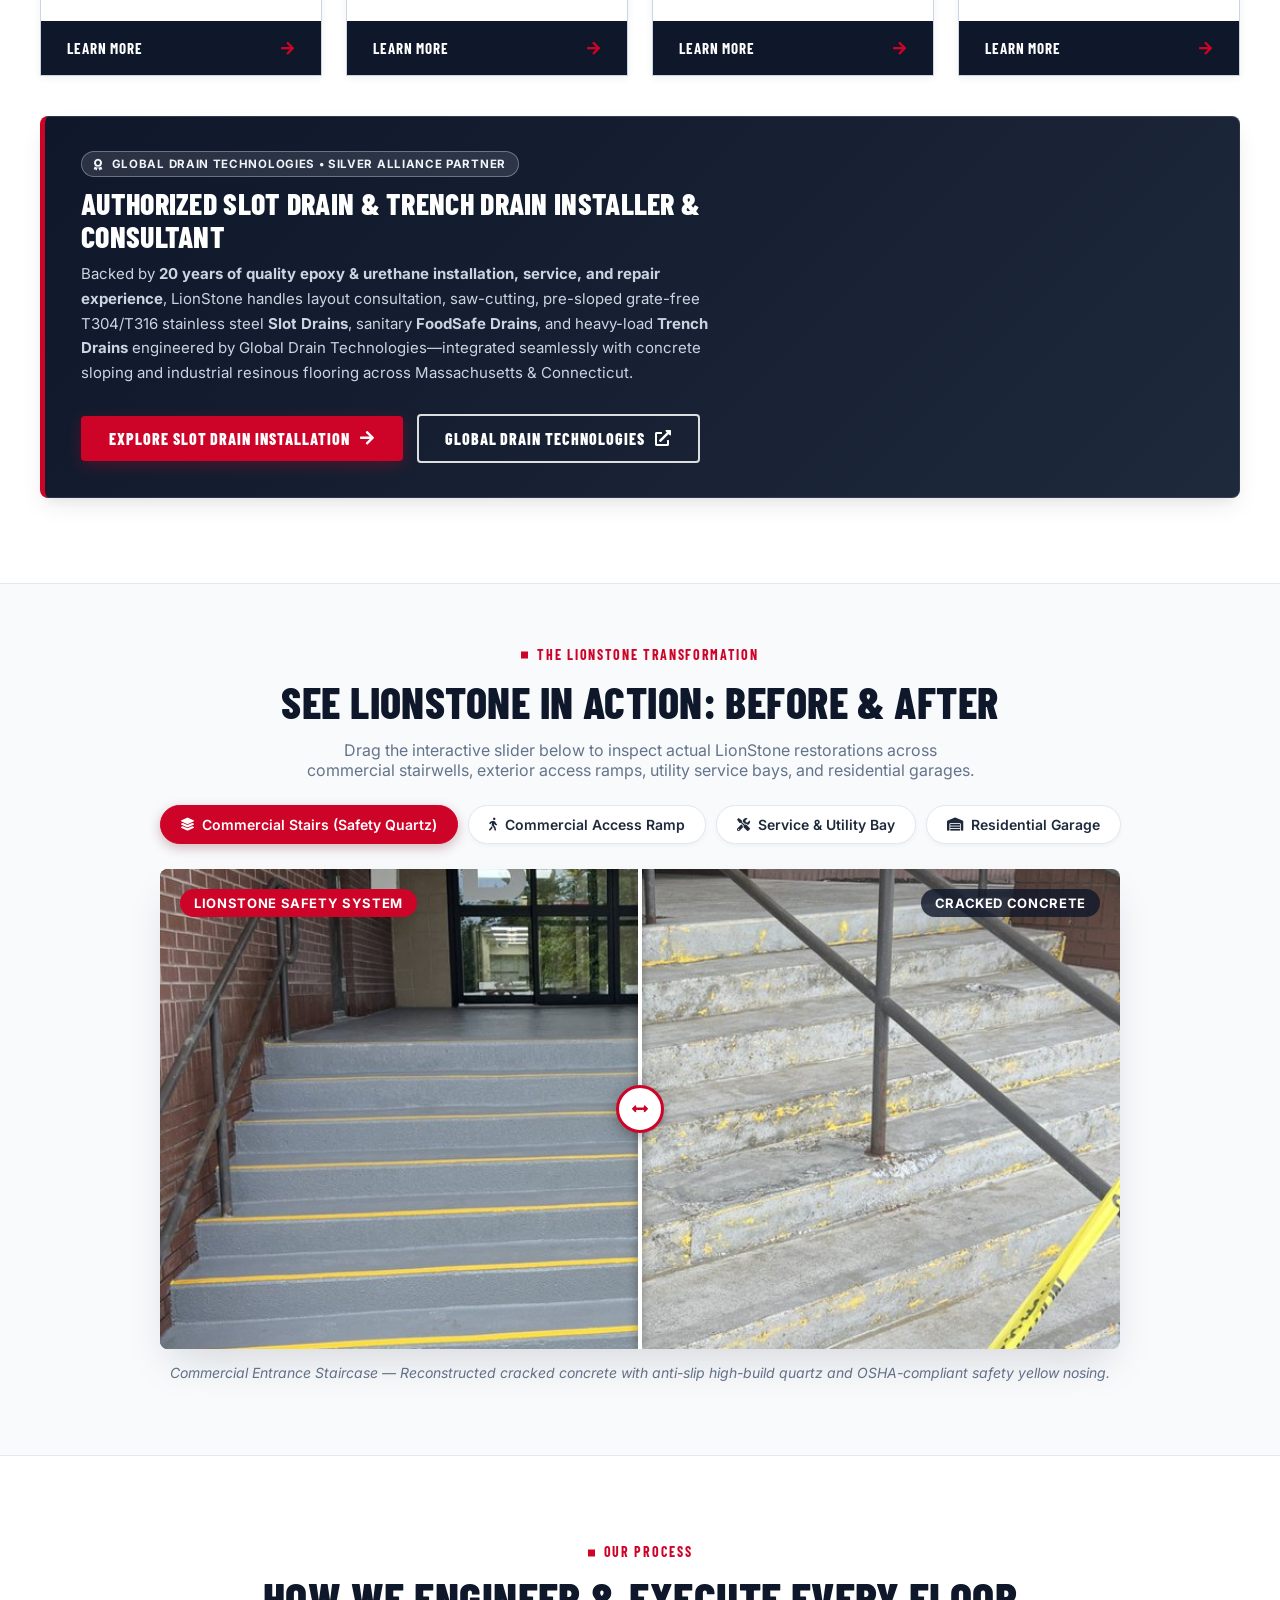
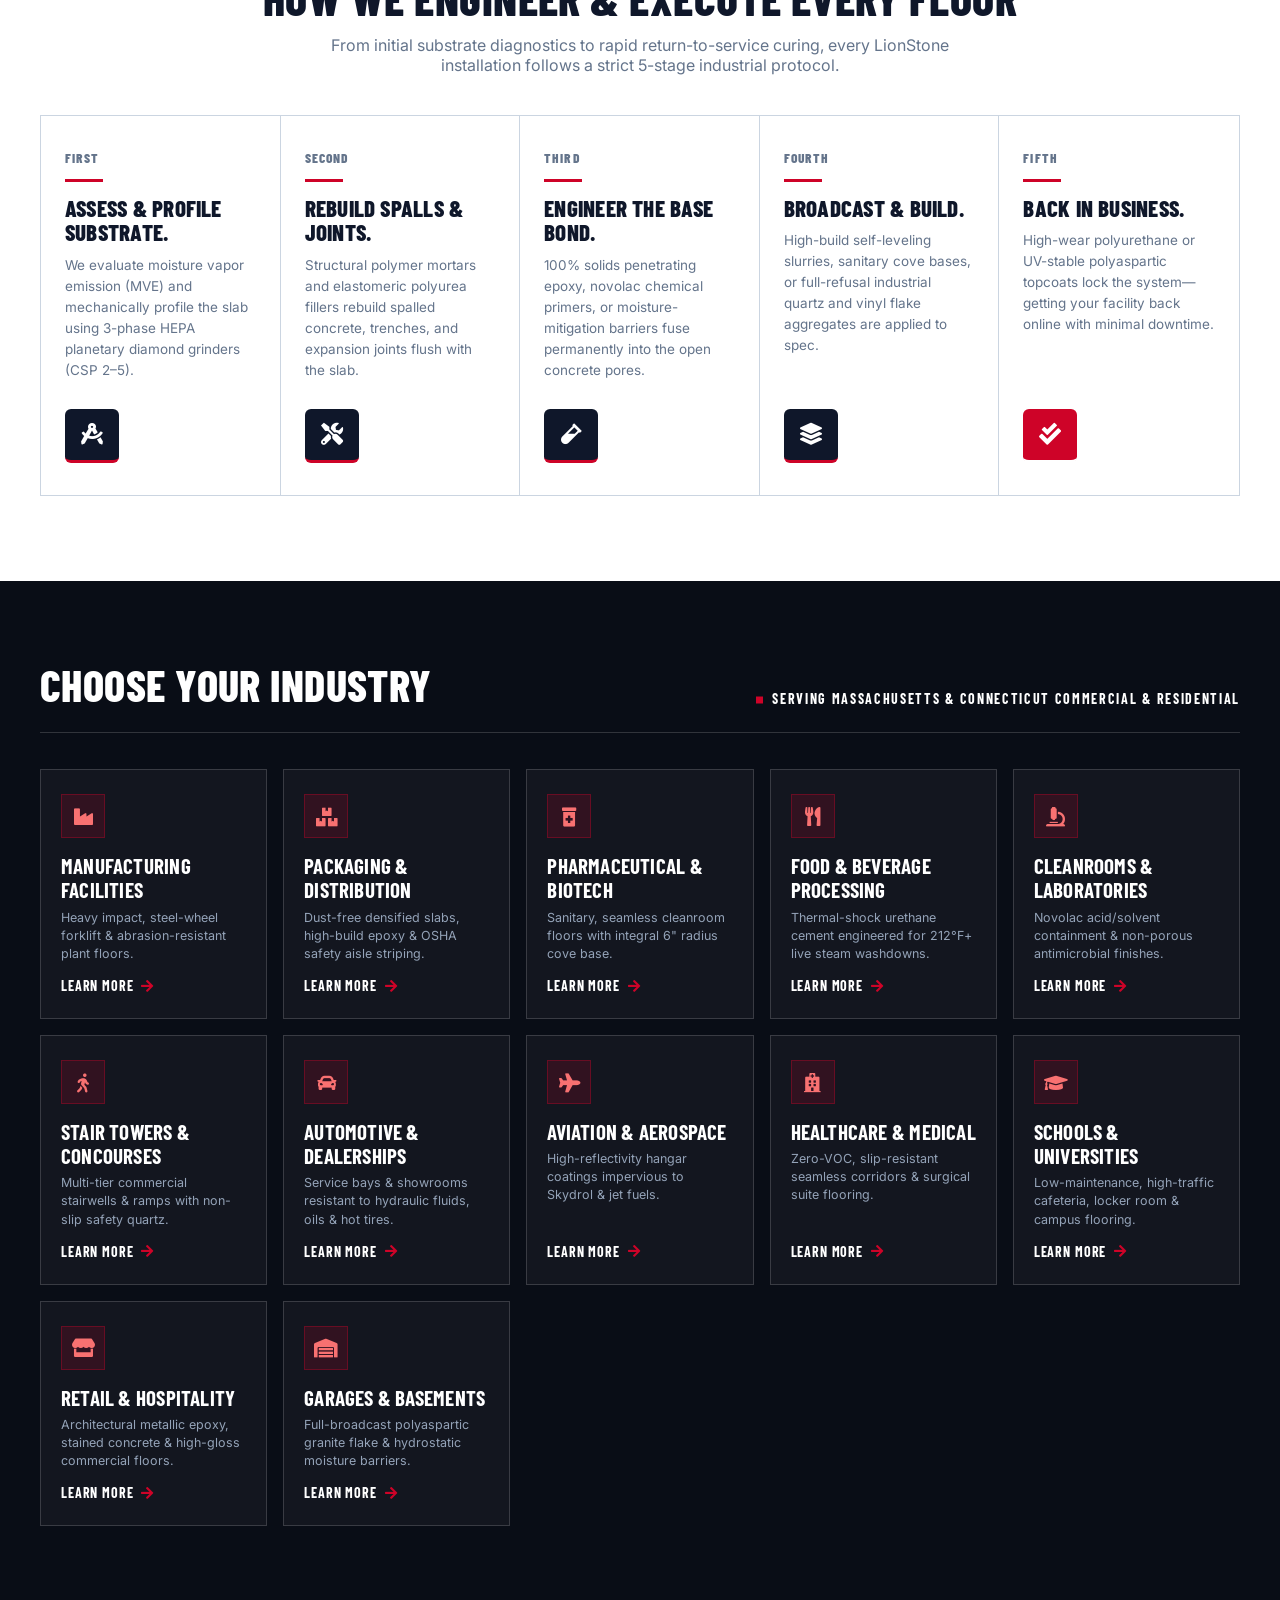
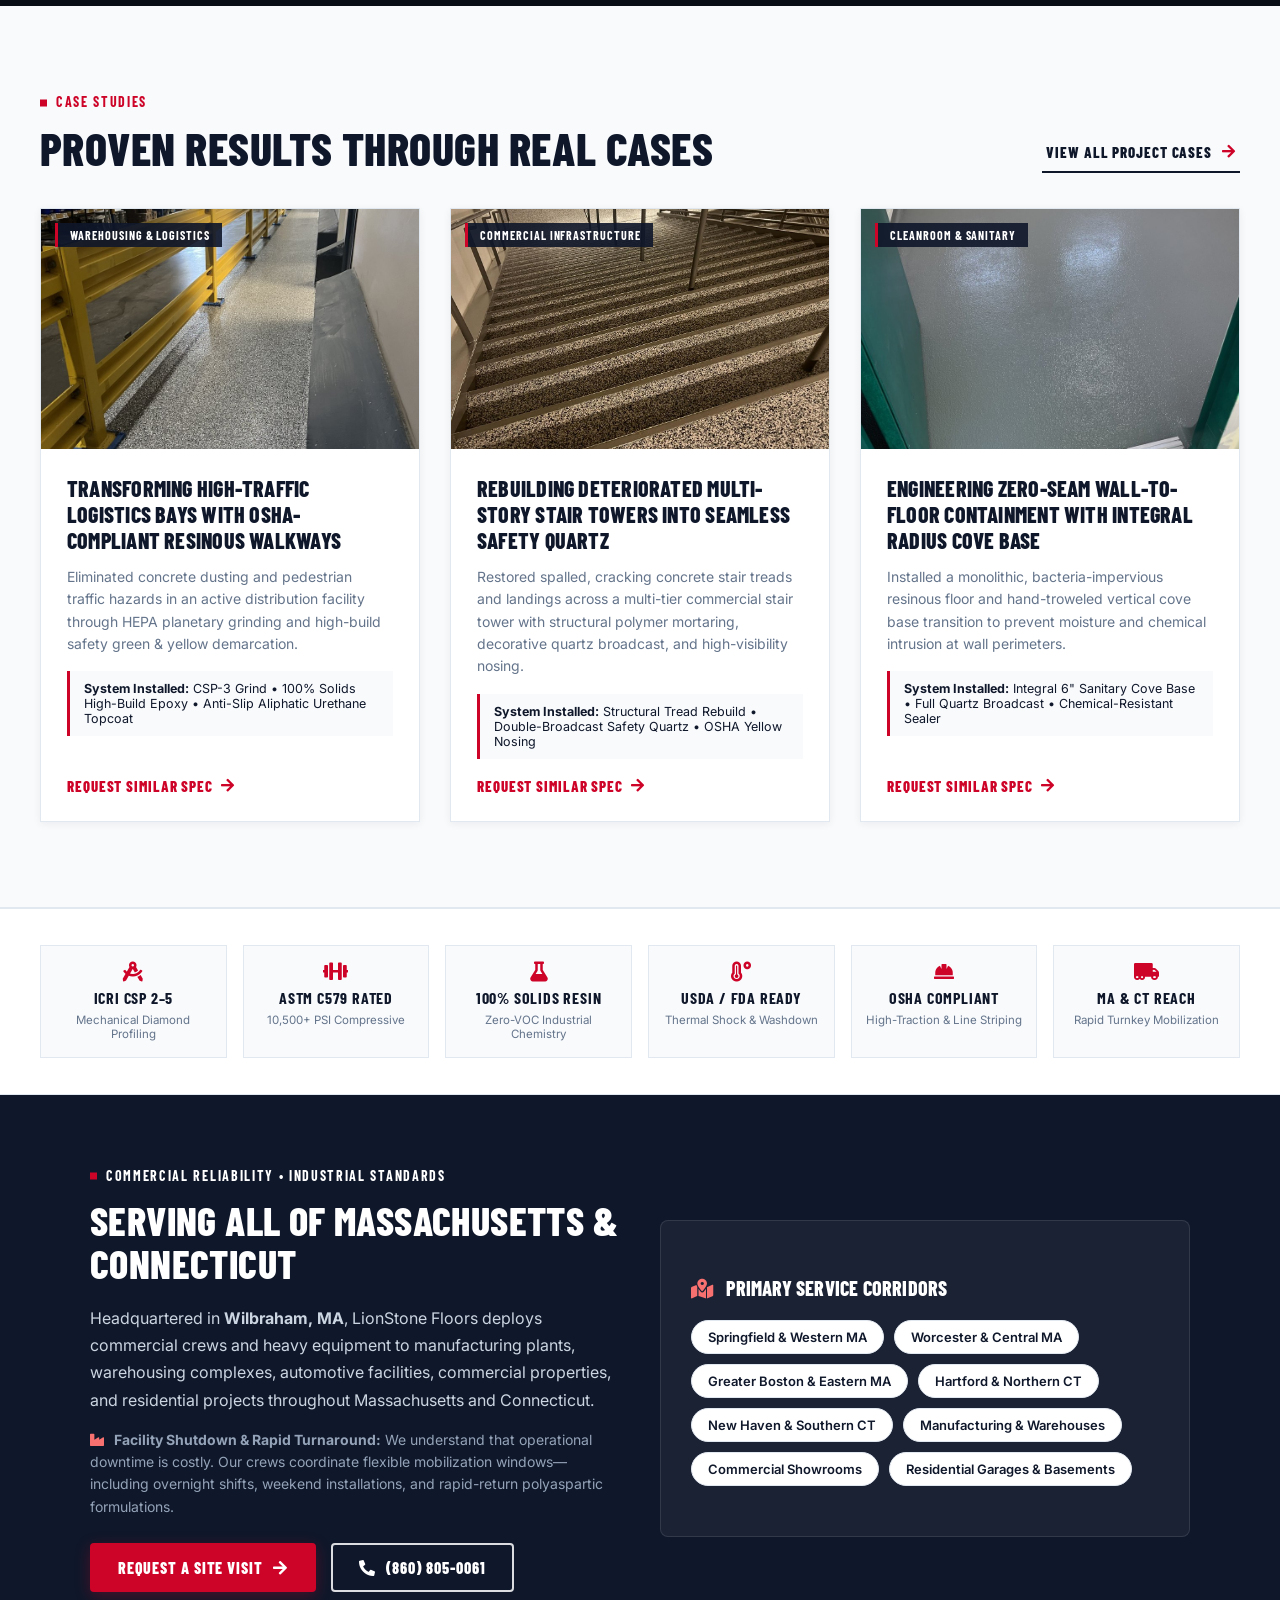
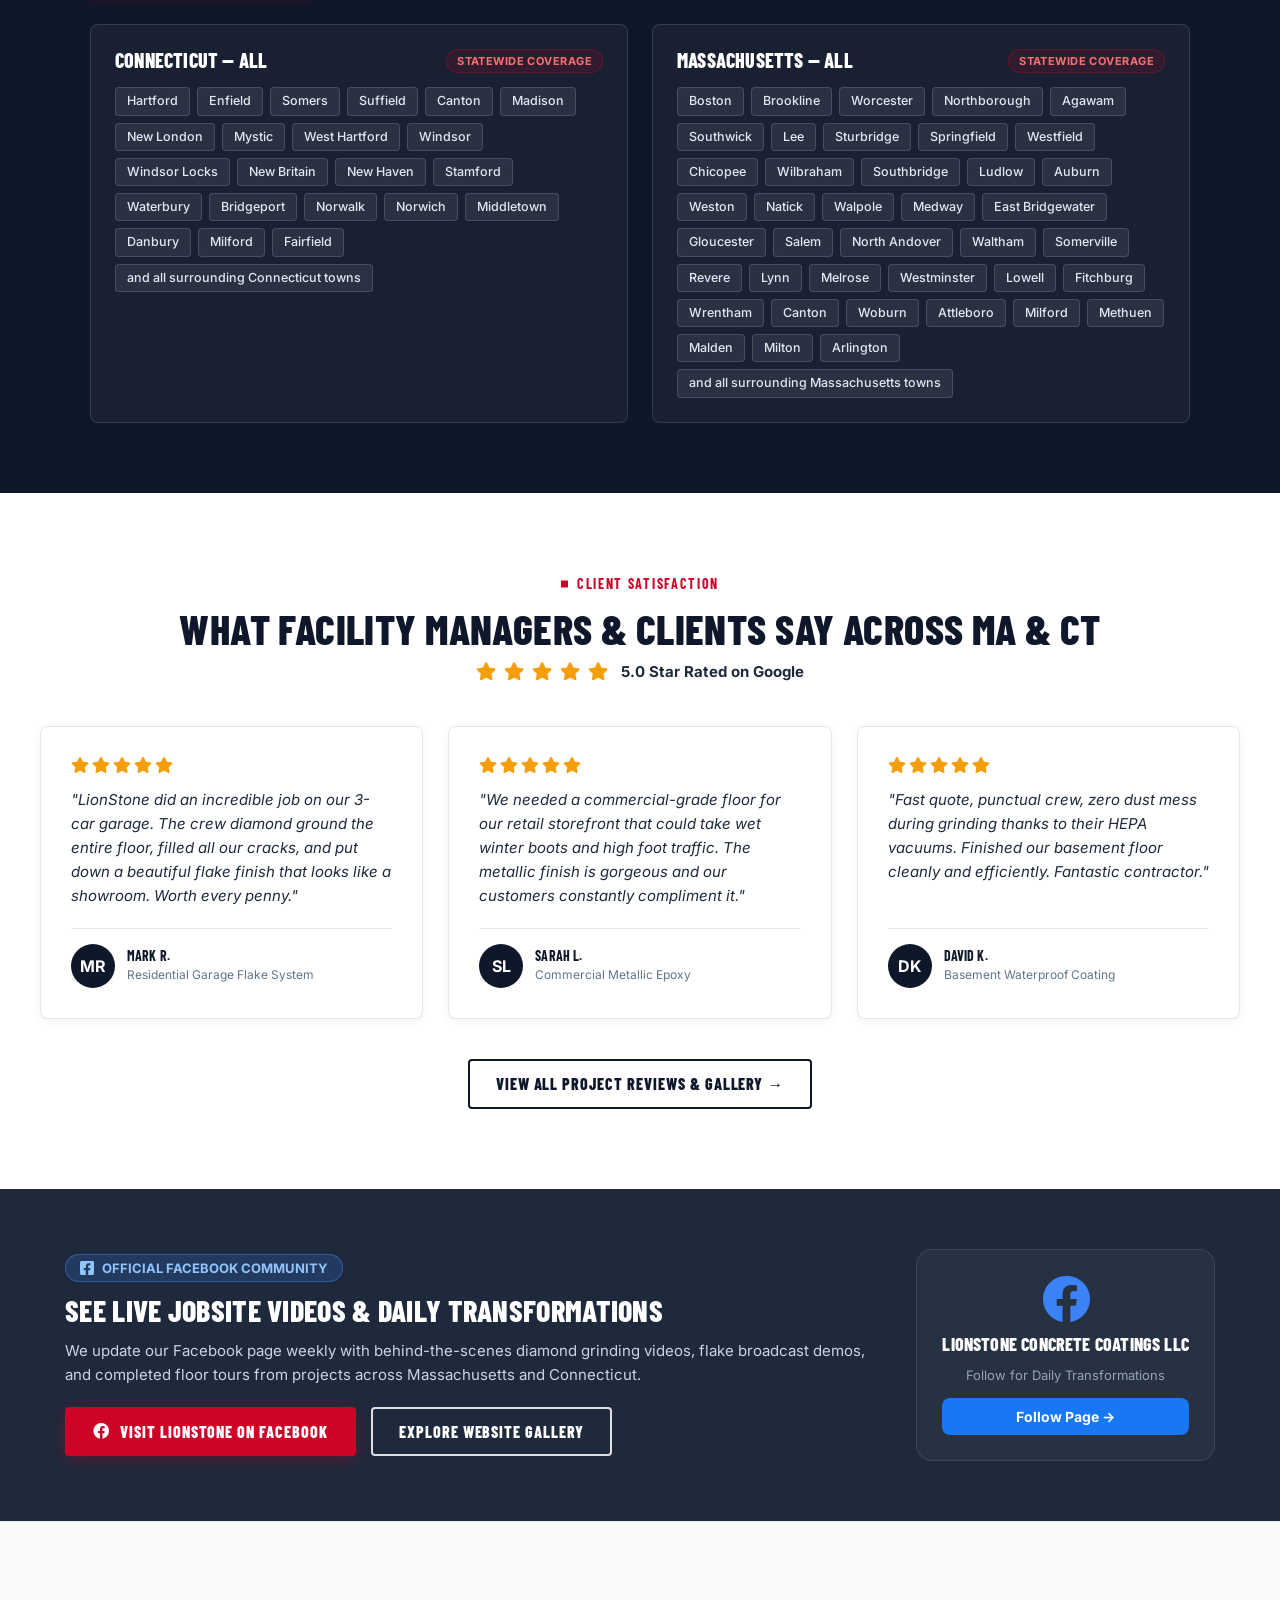
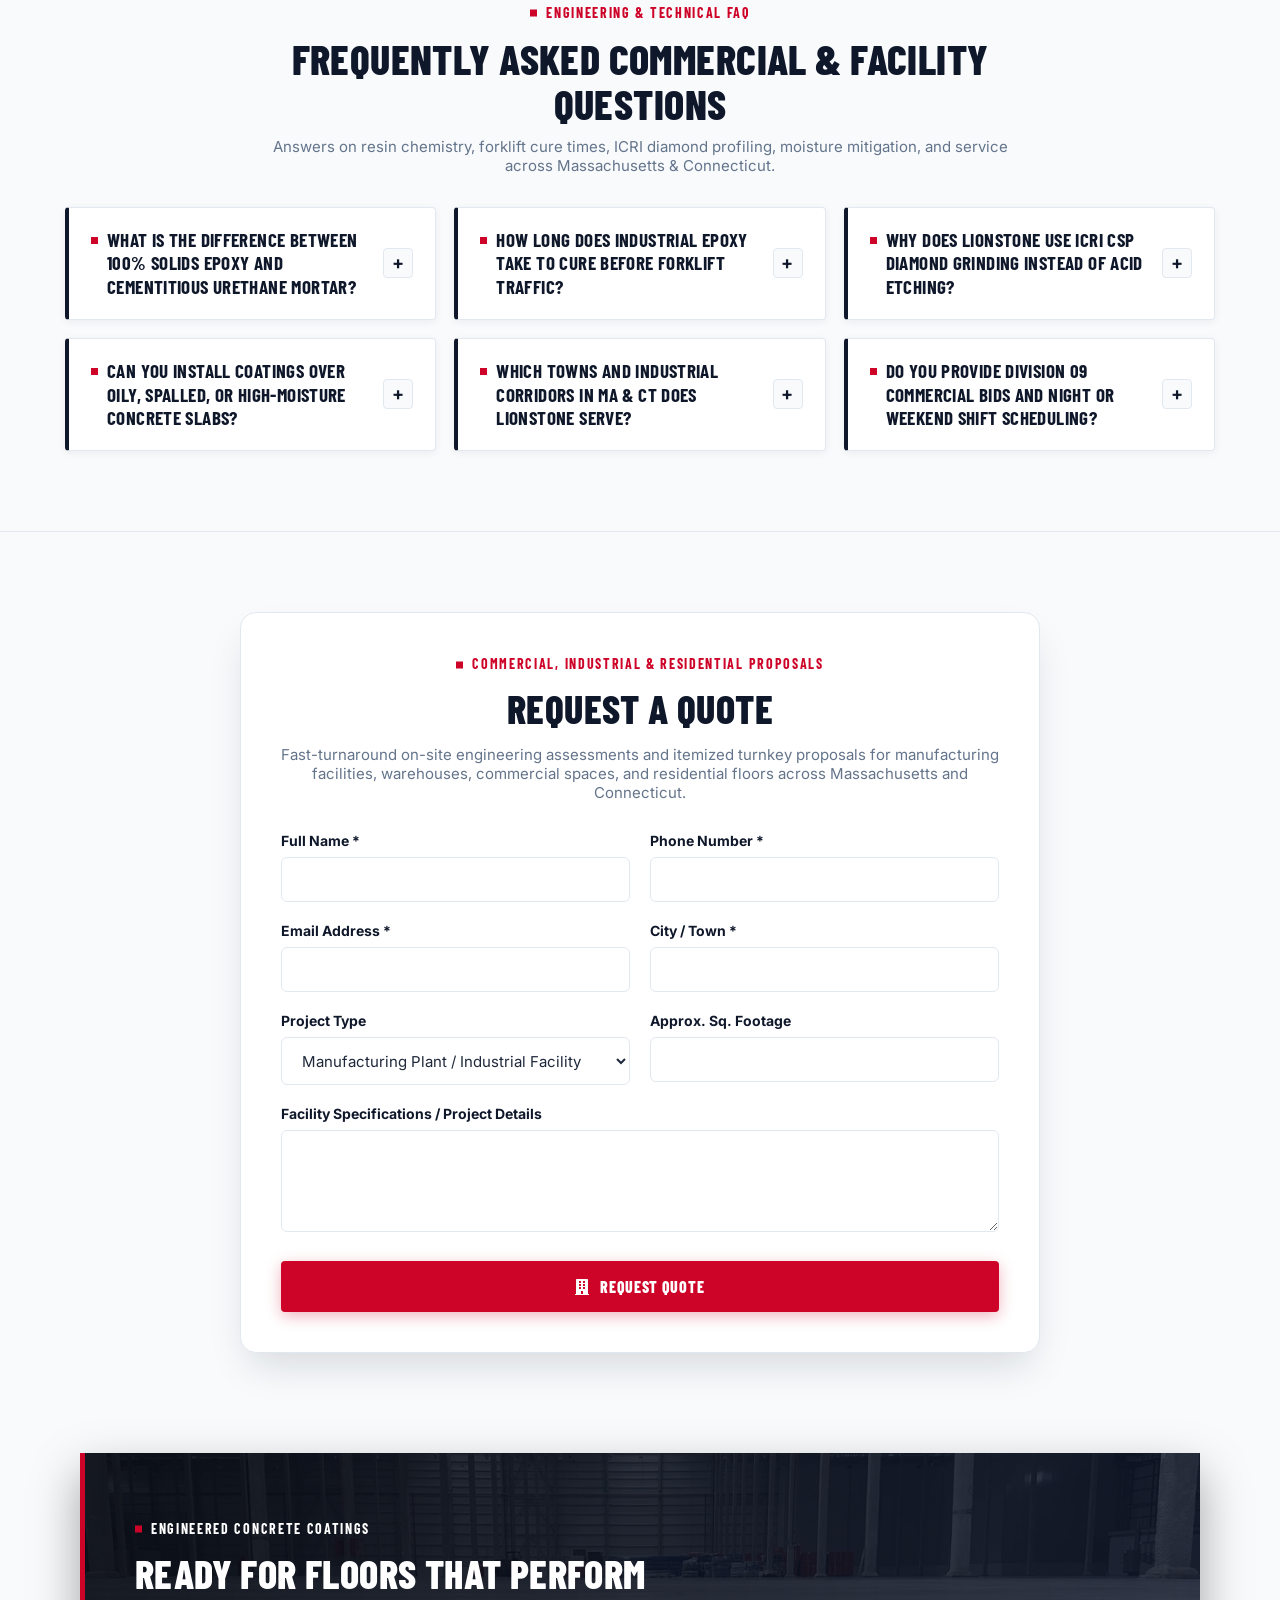
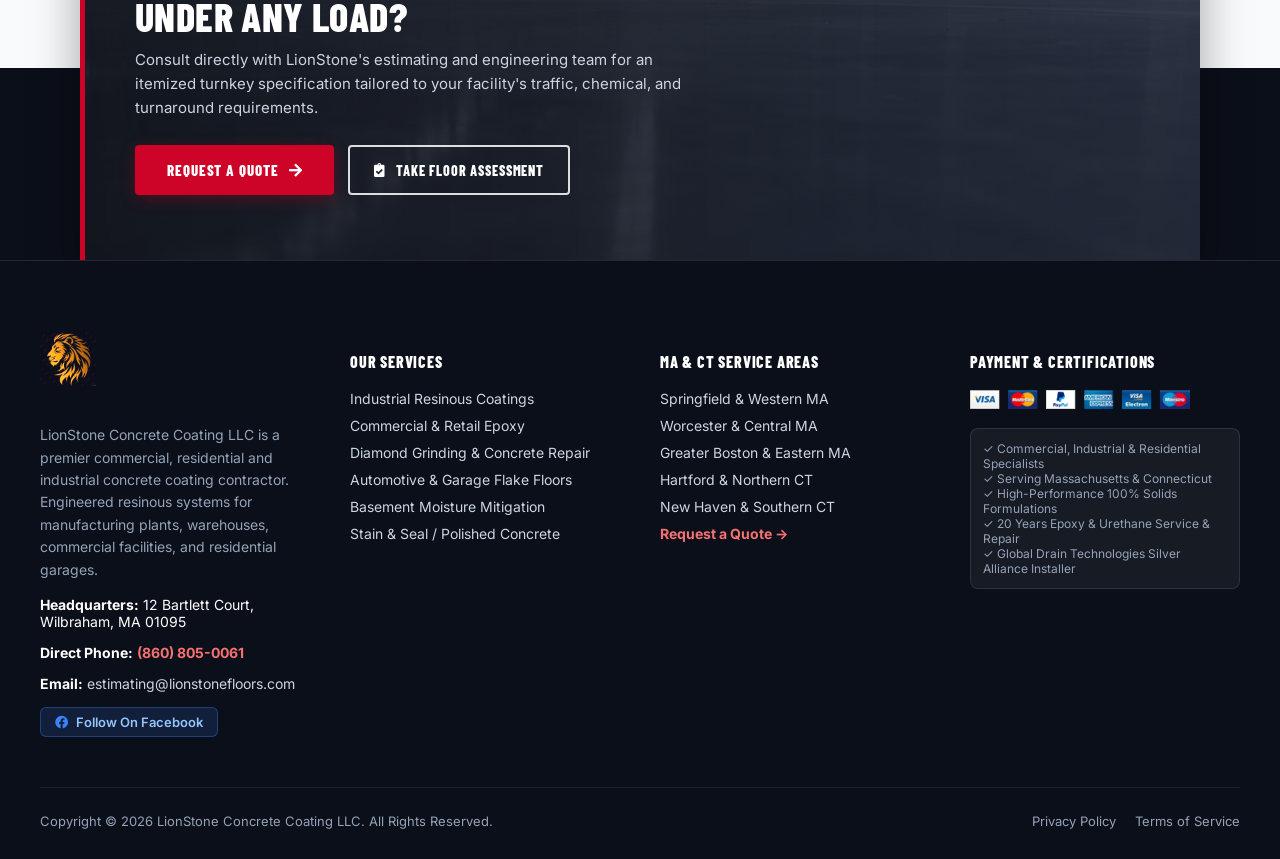
==== commit 2a0ab9c2: "Add Hero quick-quote form, in-quiz lead capture, SMS photo CTA, Netlify Forms backup, and GA4/Google" ====
--- a/index.html
+++ b/index.html
@@ -450,7 +450,7 @@
     <link rel="preconnect" href="https://cdnjs.cloudflare.com" crossorigin />
     <link rel="preload" as="image" href="./assets/images/hero-epoxy-3.webp" fetchpriority="high" />
     <!-- Stylesheets (render-critical customstyle.css only; fonts & icons non-blocking) -->
-    <link rel="stylesheet" href="./assets/css/customstyle.css?v=9" />
+    <link rel="stylesheet" href="./assets/css/customstyle.css?v=10" />
     <link rel="stylesheet" href="https://fonts.googleapis.com/css2?family=Barlow+Condensed:wght@600;700;800;900&family=Inter:wght@400;500;600;700;800&display=swap" media="print" onload="this.media='all'" />
     <link rel="stylesheet" href="https://cdnjs.cloudflare.com/ajax/libs/font-awesome/5.15.4/css/all.min.css" media="print" onload="this.media='all'" />
     <noscript>
@@ -640,23 +640,98 @@
     </section>
 
     <!-- Hero Section -->
-    <section class="hero-section" style="position: relative; background: linear-gradient(90deg, rgba(9, 13, 22, 0.92) 0%, rgba(15, 23, 42, 0.78) 60%, rgba(15, 23, 42, 0.68) 100%), url('./assets/images/hero-epoxy-3.webp') center/cover no-repeat; padding: 115px 25px; color: #ffffff;">
+    <section class="hero-section" style="position: relative; background: linear-gradient(90deg, rgba(9, 13, 22, 0.92) 0%, rgba(15, 23, 42, 0.78) 60%, rgba(15, 23, 42, 0.68) 100%), url('./assets/images/hero-epoxy-3.webp') center/cover no-repeat; padding: 72px 25px; color: #ffffff;">
         <div class="container" style="max-width: 1200px; margin: 0 auto;">
-            <div style="max-width: 760px;">
-                <span class="ls-eyebrow ls-eyebrow-light">LionStone Seamless Flooring • Serving Massachusetts &amp; Connecticut</span>
-                <h1 style="font-size: 62px; line-height: 1.02; font-weight: 900; color: #FFFFFF; margin: 10px 0 22px 0; text-transform: uppercase;">
-                    High-Performance Flooring Solutions for Commercial &amp; Industrial Spaces
-                </h1>
-                <p style="font-size: 19px; line-height: 1.6; color: #E2E8F0; max-width: 680px; margin: 0 0 34px 0; font-weight: 400;">
-                    LionStone engineers customized epoxy, urethane mortar, polyaspartic, and polished concrete flooring systems for manufacturing plants, warehouses, commercial spaces, and high-capacity bays across Massachusetts and Connecticut. Built for extreme loads, chemical containment, and rapid return to service.
-                </p>
-                <div style="display: flex; align-items: center; gap: 22px; flex-wrap: wrap;">
-                    <a href="./contact.html" class="btn-ls-primary">
-                        Request a Site Visit <i class="fas fa-arrow-right"></i>
-                    </a>
-                    <a href="#transformation-showcase" class="btn-ls-underline btn-ls-underline-light">
-                        <span>View Transformations</span> <i class="fas fa-arrow-down"></i>
-                    </a>
+            <div class="ls-hero-split-grid">
+                <div>
+                    <span class="ls-eyebrow ls-eyebrow-light">LionStone Seamless Flooring • Serving Massachusetts &amp; Connecticut</span>
+                    <h1 style="font-size: 54px; line-height: 1.03; font-weight: 900; color: #FFFFFF; margin: 10px 0 18px 0; text-transform: uppercase;">
+                        High-Performance Flooring Solutions for Commercial &amp; Industrial Spaces
+                    </h1>
+                    <p style="font-size: 18px; line-height: 1.6; color: #E2E8F0; max-width: 640px; margin: 0 0 28px 0; font-weight: 400;">
+                        LionStone engineers customized epoxy, urethane mortar, polyaspartic, polished concrete, and Global Drain Technologies Slot Drain systems across Massachusetts and Connecticut. Built for extreme loads, chemical containment, and rapid return to service.
+                    </p>
+                    <div style="display: flex; align-items: center; gap: 14px; flex-wrap: wrap;">
+                        <a href="./contact.html" class="btn-ls-primary">
+                            Get a Free Quote <i class="fas fa-arrow-right"></i>
+                        </a>
+                        <a href="sms:8608050061" class="ls-btn-sms-hero">
+                            <i class="fas fa-camera"></i> Text Floor Photos
+                        </a>
+                        <a href="#transformation-showcase" class="btn-ls-underline btn-ls-underline-light">
+                            <span>View Transformations</span> <i class="fas fa-arrow-down"></i>
+                        </a>
+                    </div>
+                </div>
+
+                <div class="ls-hero-quote-card">
+                    <div style="font-size: 11px; font-weight: 800; color: var(--ls-accent); text-transform: uppercase; letter-spacing: 0.08em; margin-bottom: 4px;">
+                        Fast Estimate • MA &amp; CT
+                    </div>
+                    <h2 style="font-size: 26px; margin: 0 0 6px 0; color: var(--ls-primary);">Request a Free Site Quote</h2>
+                    <p style="font-size: 13.5px; color: var(--ls-text-muted); margin: 0 0 16px 0; line-height: 1.45;">
+                        Submit your details below for a fast itemized quote within 2 business hours.
+                    </p>
+                    <form action="https://api.web3forms.com/submit" method="POST" class="native-estimate-form">
+                        <input type="hidden" name="access_key" value="b1cdf58f-0e10-461e-81ea-d7477937009e" />
+                        <input type="hidden" name="subject" value="New Homepage Hero Quote Request | LionStone Floors" />
+                        <input type="hidden" name="from_name" value="LionStone Website Lead Engine (Homepage Hero)" />
+                        <input type="hidden" name="redirect" value="https://lionstonefloors.com/calendar/" />
+                    <input type="hidden" name="source" value="Homepage Bottom Quote Form" />
+                        <input type="hidden" name="source" value="Homepage Hero Quick Quote" />
+                        <input type="checkbox" name="botcheck" style="display: none;" />
+
+                        <div class="ls-hero-field" style="margin-bottom: 10px;">
+                            <label for="hero-name">Full Name *</label>
+                            <input type="text" id="hero-name" name="name" required placeholder="" />
+                        </div>
+
+                        <div class="ls-hero-form-grid" style="margin-bottom: 10px;">
+                            <div class="ls-hero-field">
+                                <label for="hero-phone">Phone Number *</label>
+                                <input type="tel" id="hero-phone" name="phone" required placeholder="" />
+                            </div>
+                            <div class="ls-hero-field">
+                                <label for="hero-email">Email Address *</label>
+                                <input type="email" id="hero-email" name="email" required placeholder="" />
+                            </div>
+                        </div>
+
+                        <div class="ls-hero-form-grid" style="margin-bottom: 12px;">
+                            <div class="ls-hero-field">
+                                <label for="hero-city">City / Town *</label>
+                                <input type="text" id="hero-city" name="city" required placeholder="" />
+                            </div>
+                            <div class="ls-hero-field">
+                                <label for="hero-project-type">Project Type</label>
+                                <select id="hero-project-type" name="project_type" class="project-type-select">
+                                    <option value="Manufacturing Facility" selected>Manufacturing / Industrial</option>
+                                    <option value="Warehouse / Logistics">Warehouse &amp; Logistics</option>
+                                    <option value="Commercial Facility">Commercial / Retail</option>
+                                    <option value="Food & Beverage / Cleanroom">Food Prep / Cleanroom</option>
+                                    <option value="Slot Drain & Trench Drain Installation">Slot &amp; Trench Drain (GDT)</option>
+                                    <option value="Stairwell / Walkway Safety">Stair Tower / Walkway</option>
+                                    <option value="Concrete Repair / Grinding">Grinding &amp; Slab Repair</option>
+                                    <option value="Automotive / Fleet Bays">Automotive / Fleet Bay</option>
+                                    <option value="Garage Flake Floor">Residential Garage</option>
+                                    <option value="Basement Floor">Basement Moisture Barrier</option>
+                                    <option value="Other">Other</option>
+                                </select>
+                            </div>
+                        </div>
+
+                        <button type="submit" class="btn-ls-primary" style="width: 100%; justify-content: center; padding: 14px 18px !important; font-size: 15px !important;">
+                            Get My Free Quote <i class="fas fa-arrow-right"></i>
+                        </button>
+                    </form>
+                    <div style="margin-top: 12px; padding-top: 10px; border-top: 1px solid var(--ls-border); display: flex; justify-content: space-between; align-items: center; flex-wrap: wrap; gap: 8px; font-size: 12.5px; color: var(--ls-text-muted);">
+                        <span>Prefer to talk or text?</span>
+                        <span>
+                            <a href="tel:8608050061" style="color: var(--ls-primary); font-weight: 800;">(860) 805-0061</a>
+                            &middot;
+                            <a href="sms:8608050061" style="color: #0D9488; font-weight: 800;">Text Photos</a>
+                        </span>
+                    </div>
                 </div>
             </div>
         </div>
@@ -1433,6 +1508,7 @@
                 <input type="hidden" name="subject" value="New Estimate Request | LionStone Floors" />
                 <input type="hidden" name="from_name" value="LionStone Website Lead Engine" />
                 <input type="hidden" name="redirect" value="https://lionstonefloors.com/calendar/" />
+                    <input type="hidden" name="source" value="Homepage Bottom Quote Form" />
                 <input type="checkbox" name="botcheck" class="hidden" style="display: none;" />
 
                 <div style="display: grid; grid-template-columns: 1fr 1fr; gap: 20px; margin-bottom: 20px;">
@@ -1586,8 +1662,21 @@
 
 </div>
 
+<!-- Hidden Static Form Declaration for Netlify Forms Backup -->
+<form name="lionstone-leads-backup" data-netlify="true" netlify-honeypot="bot-field" hidden>
+    <input type="text" name="bot-field" />
+    <input type="text" name="name" />
+    <input type="tel" name="phone" />
+    <input type="email" name="email" />
+    <input type="text" name="city" />
+    <input type="text" name="project_type" />
+    <input type="text" name="sqft" />
+    <input type="text" name="source" />
+    <textarea name="message"></textarea>
+</form>
+
 <!-- Scripts -->
-<script src="./assets/js/interactive_features.js?v=4" defer></script>
-<script src="./assets/js/form_handler.js?v=3" defer></script>
+<script src="./assets/js/interactive_features.js?v=5" defer></script>
+<script src="./assets/js/form_handler.js?v=4" defer></script>
 </body>
 </html>
--- a/assets/css/customstyle.css
+++ b/assets/css/customstyle.css
@@ -782,16 +782,24 @@
     display: flex;
     align-items: center;
     justify-content: center;
-    gap: 8px;
+    gap: 6px;
+    padding: 0 8px;
     border-radius: 30px;
-    font-size: 14px;
+    font-size: 13px;
     font-weight: 700;
+    white-space: nowrap;
     text-decoration: none !important;
     transition: transform 0.2s ease;
 }
 
 .sticky-btn-call {
     background: #1E293B;
+    color: #FFFFFF !important;
+    border: 1px solid rgba(255, 255, 255, 0.2);
+}
+
+.sticky-btn-sms {
+    background: #0D9488;
     color: #FFFFFF !important;
     border: 1px solid rgba(255, 255, 255, 0.2);
 }
@@ -2167,3 +2175,104 @@
         padding: 24px 20px;
     }
 }
+
+/* ==========================================================================
+   Hero Split Quick-Quote Form & In-Quiz Lead Capture
+   ========================================================================== */
+.ls-hero-split-grid {
+    display: grid;
+    grid-template-columns: 1.18fr 0.92fr;
+    gap: 40px;
+    align-items: center;
+}
+
+.ls-hero-quote-card {
+    background: #FFFFFF;
+    color: var(--ls-text-dark);
+    border-radius: 8px;
+    padding: 26px 26px 22px 26px;
+    border-top: 4px solid var(--ls-accent);
+    box-shadow: 0 24px 48px rgba(0, 0, 0, 0.35);
+}
+
+.ls-hero-form-grid {
+    display: grid;
+    grid-template-columns: 1fr 1fr;
+    gap: 10px;
+}
+
+.ls-hero-field label {
+    display: block;
+    font-size: 12px;
+    font-weight: 700;
+    color: var(--ls-primary);
+    margin-bottom: 4px;
+    text-transform: uppercase;
+    letter-spacing: 0.03em;
+}
+
+.ls-hero-field input,
+.ls-hero-field select {
+    width: 100%;
+    padding: 9px 12px;
+    font-size: 14px;
+    color: var(--ls-primary);
+    background: #FFFFFF;
+    border: 1px solid var(--ls-border);
+    border-radius: 5px;
+    box-sizing: border-box;
+}
+
+.ls-hero-field input:focus,
+.ls-hero-field select:focus {
+    outline: none;
+    border-color: var(--ls-accent);
+}
+
+.ls-btn-sms-hero {
+    display: inline-flex;
+    align-items: center;
+    justify-content: center;
+    gap: 8px;
+    padding: 13px 20px;
+    border-radius: 4px;
+    font-family: var(--ls-font-display);
+    font-size: 15px;
+    font-weight: 800;
+    letter-spacing: 0.06em;
+    text-transform: uppercase;
+    background: #0D9488;
+    color: #FFFFFF !important;
+    border: 1px solid rgba(255, 255, 255, 0.2);
+    transition: background 0.2s ease, transform 0.2s ease;
+}
+
+.ls-btn-sms-hero:hover {
+    background: #0F766E;
+    transform: translateY(-2px);
+}
+
+.ls-quiz-lead-box {
+    background: #F8FAFC;
+    border: 1px solid var(--ls-border);
+    border-top: 3px solid var(--ls-accent);
+    border-radius: 6px;
+    padding: 16px;
+    margin-bottom: 14px;
+}
+
+@media (max-width: 960px) {
+    .ls-hero-split-grid {
+        grid-template-columns: 1fr;
+        gap: 28px;
+    }
+}
+
+@media (max-width: 540px) {
+    .ls-hero-quote-card {
+        padding: 20px 18px;
+    }
+    .ls-hero-form-grid {
+        grid-template-columns: 1fr;
+    }
+}
